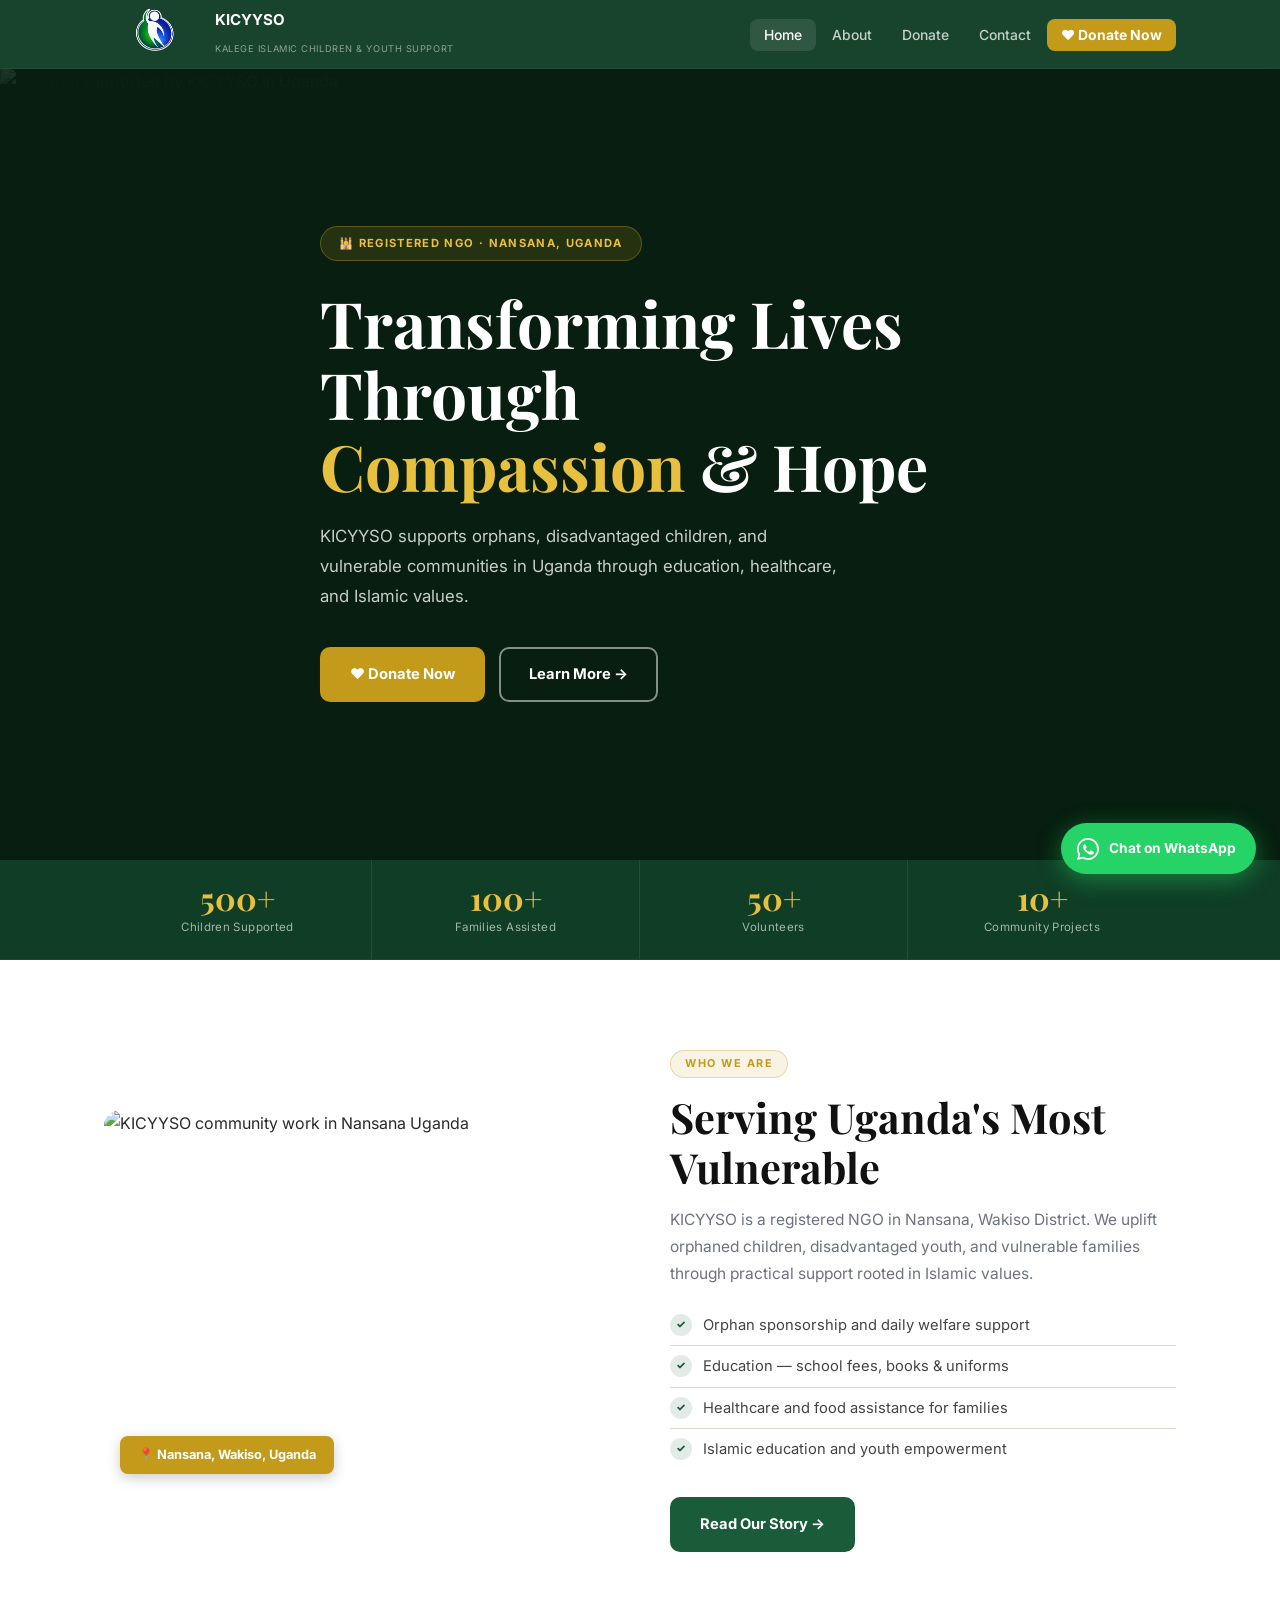
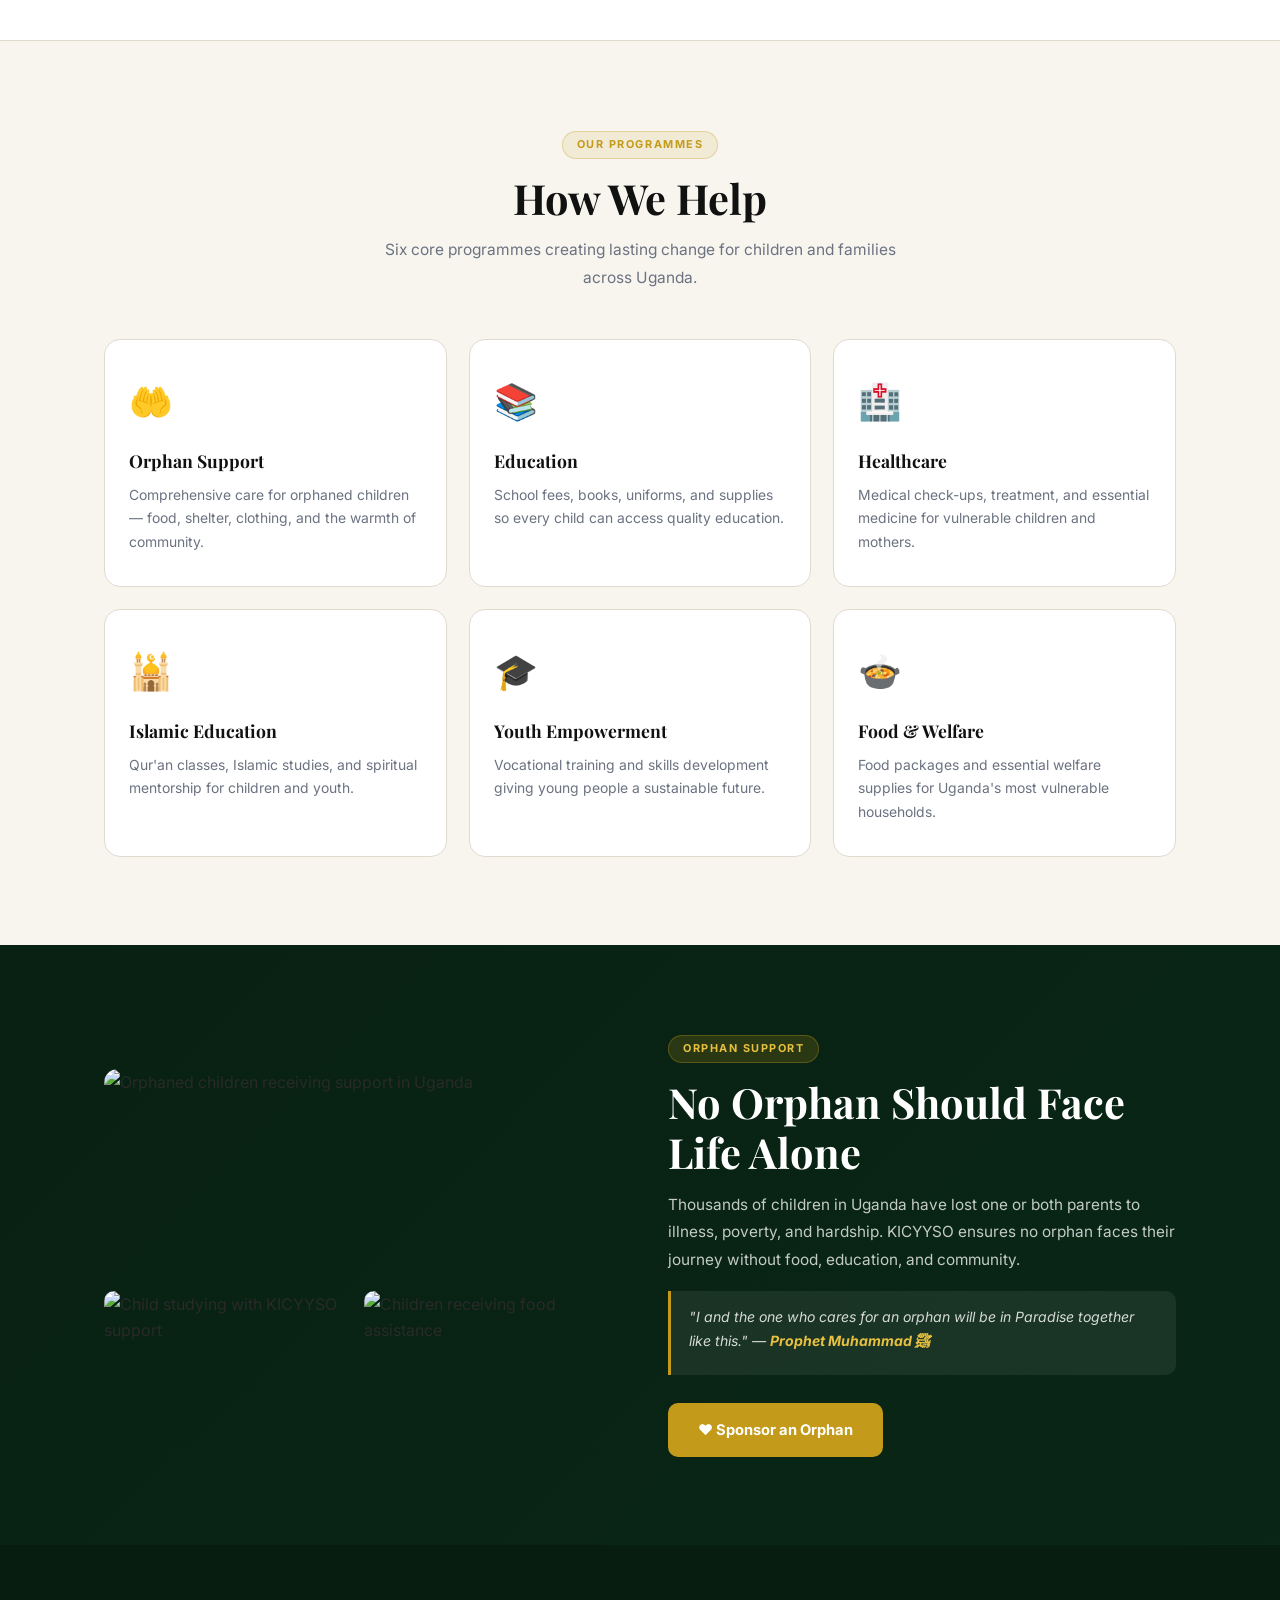
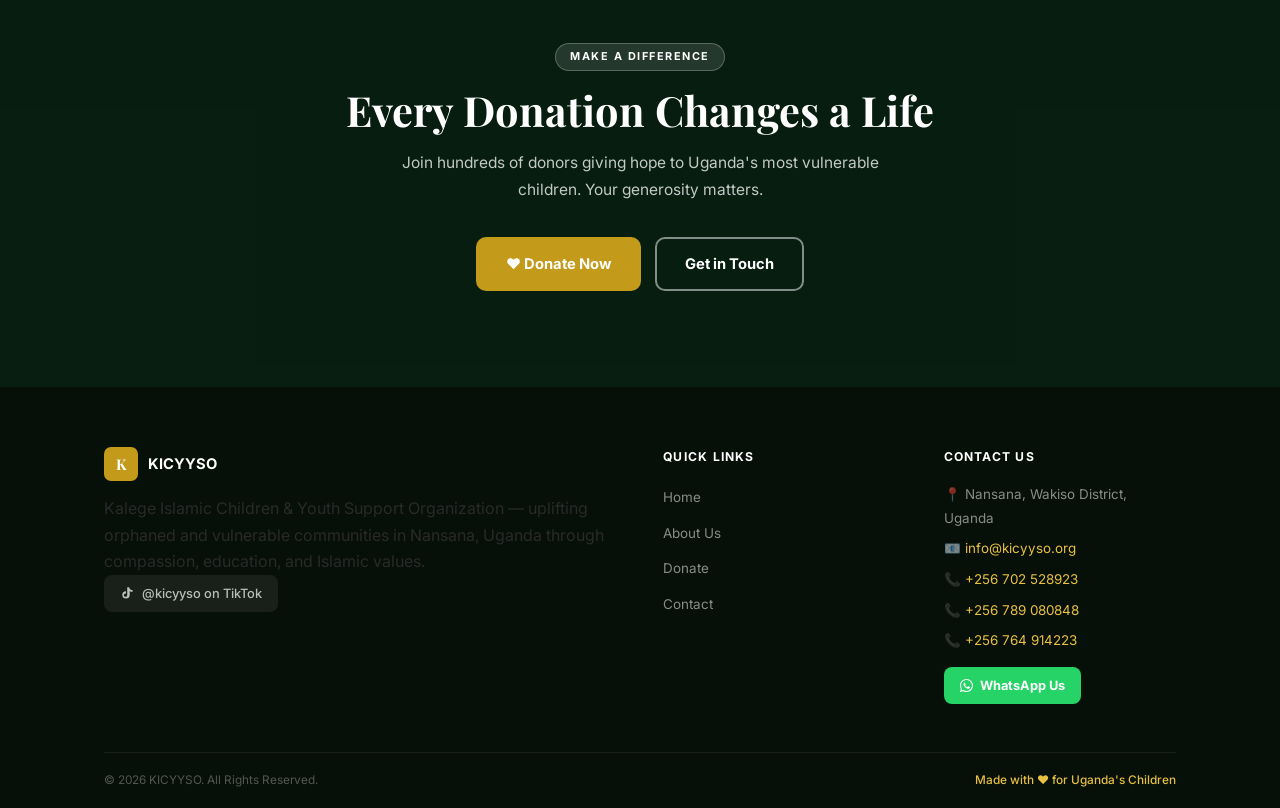
==== index.html @ 27c2e0ea "Add files via upload" ====
<!DOCTYPE html>
<html lang="en">
<head>
<meta charset="UTF-8"/>
<meta name="viewport" content="width=device-width,initial-scale=1.0"/>
<title>KICYYSO – Kalege Islamic Children &amp; Youth Support Organization</title>
<meta name="description" content="KICYYSO supports orphans and vulnerable children in  Uganda through education, healthcare and Islamic values. Donate today."/>
<meta property="og:title" content="KICYYSO – Transforming Lives in Uganda"/>
<meta property="og:description" content="Supporting orphans and vulnerable children in  Uganda."/>
<meta property="og:type" content="website"/>
<meta name="theme-color" content="#1a5c3a"/>
<!--
  FAVICON: Replace FAVICON_URL_HERE with your logo/favicon image URL.
  For GitHub Pages, you can also place a favicon.ico in the root folder.
-->
<link rel="icon" type="image/png" href="FAVICON_URL_HERE"/>
<link rel="apple-touch-icon" href="logo.png"/>
<link rel="preconnect" href="https://fonts.googleapis.com"/>
<link rel="preconnect" href="https://fonts.gstatic.com" crossorigin/>
<link href="https://fonts.googleapis.com/css2?family=Playfair+Display:ital,wght@0,600;0,700;1,600&family=Inter:wght@400;500;600;700&display=swap" rel="stylesheet"/>
<style>
/* ============================================================
   RESET
============================================================ */
*,*::before,*::after{box-sizing:border-box;margin:0;padding:0}
html{scroll-behavior:smooth;-webkit-text-size-adjust:100%}
body{font-family:'Inter',sans-serif;color:#2a2a2a;background:#fff;line-height:1.65;overflow-x:hidden}
img{display:block;width:100%;height:100%;object-fit:cover}
a{text-decoration:none;color:inherit}
button{font-family:inherit;cursor:pointer;border:none;background:none}

/* ============================================================
   TOKENS
============================================================ */
:root{
  --g1:#0f3d25;
  --g2:#1a5c3a;
  --g3:#237a4e;
  --gold:#c49a1a;
  --gold2:#e8c040;
  --cream:#f8f5ef;
  --border:#e0d9ce;
  --muted:#6b7280;
  --r:12px;
  --sh:0 4px 24px rgba(0,0,0,.10);
  --shd:0 12px 48px rgba(0,0,0,.18);
}

/* ============================================================
   UTILITIES
============================================================ */
.wrap{max-width:1120px;margin:0 auto;padding:0 24px}
.sec{padding:88px 0}
.sec-sm{padding:56px 0}
.serif{font-family:'Playfair Display',serif}
.tag{
  display:inline-block;
  font-size:.68rem;font-weight:700;letter-spacing:.14em;text-transform:uppercase;
  color:var(--gold);background:rgba(196,154,26,.12);border:1px solid rgba(196,154,26,.3);
  padding:4px 14px;border-radius:40px;margin-bottom:14px;
}
.tag-light{color:#fff;background:rgba(255,255,255,.12);border-color:rgba(255,255,255,.25)}
h2.title{font-family:'Playfair Display',serif;font-size:clamp(1.8rem,3.8vw,2.6rem);color:#111;line-height:1.2;margin-bottom:14px}
h2.title-w{color:#fff}
p.sub{font-size:.97rem;color:var(--muted);max-width:540px;line-height:1.75}
p.sub-w{color:rgba(255,255,255,.76)}
.tc{text-align:center}.tc .sub{margin:0 auto}

/* ============================================================
   BUTTONS
============================================================ */
.btn{
  display:inline-flex;align-items:center;gap:8px;
  padding:13px 28px;border-radius:10px;
  font-size:.92rem;font-weight:700;
  border:2px solid transparent;
  transition:transform .2s,box-shadow .2s,background .2s,border-color .2s;
  cursor:pointer;white-space:nowrap;
}
.btn:hover{transform:translateY(-2px)}
.btn-gold{background:var(--gold);color:#fff;border-color:var(--gold)}
.btn-gold:hover{background:#a8800f;border-color:#a8800f;box-shadow:0 8px 24px rgba(196,154,26,.4)}
.btn-green{background:var(--g2);color:#fff;border-color:var(--g2)}
.btn-green:hover{background:var(--g3);border-color:var(--g3);box-shadow:0 8px 24px rgba(26,92,58,.4)}
.btn-ghost{background:transparent;color:#fff;border-color:rgba(255,255,255,.5)}
.btn-ghost:hover{background:rgba(255,255,255,.12);border-color:#fff}
.btn-outline{background:transparent;color:var(--g2);border-color:var(--g2)}
.btn-outline:hover{background:var(--g2);color:#fff}

/* ============================================================
   NAVBAR
============================================================ */
#nav{
  position:fixed;top:0;left:0;right:0;z-index:999;
  background:rgba(15,61,37,.96);
  backdrop-filter:blur(14px);-webkit-backdrop-filter:blur(14px);
  border-bottom:1px solid rgba(255,255,255,.07);
  transition:box-shadow .3s;
}
#nav.scrolled{box-shadow:0 4px 28px rgba(0,0,0,.3)}
.nav-inner{display:flex;align-items:center;justify-content:space-between;height:68px;gap:16px}
.logo{display:flex;align-items:center;gap:11px;cursor:pointer}
.logo-gem{
  width:100px;
  height:100px;
  flex-shrink:0;
}

.logo-gem img{
  width:100%;
  height:100%;
  object-fit:contain;
  display:block;
}
.logo-mono{display:none;width:100%;height:100%;align-items:center;justify-content:center;font-family:'Playfair Display',serif;font-size:1.4rem;font-weight:700;color:#fff}
.logo-text strong{display:block;color:#fff;font-size:.94rem;font-weight:700}
.logo-text small{color:rgba(255,255,255,.5);font-size:.58rem;letter-spacing:.06em;text-transform:uppercase}
.nav-links{display:flex;align-items:center;gap:2px;list-style:none}
.nav-links a{
  color:rgba(255,255,255,.75);font-size:.87rem;font-weight:500;
  padding:8px 14px;border-radius:8px;cursor:pointer;
  transition:color .18s,background .18s;
}
.nav-links a:hover,.nav-links a.on{color:#fff;background:rgba(255,255,255,.1)}
.nav-links .cta{background:var(--gold)!important;color:#fff!important;font-weight:700!important}
.nav-links .cta:hover{background:#a8800f!important}
.burger{display:none;flex-direction:column;gap:5px;padding:6px;cursor:pointer}
.burger span{display:block;width:22px;height:2px;background:#fff;border-radius:2px;transition:all .28s}
.burger.open span:nth-child(1){transform:translateY(7px) rotate(45deg)}
.burger.open span:nth-child(2){opacity:0;transform:scaleX(0)}
.burger.open span:nth-child(3){transform:translateY(-7px) rotate(-45deg)}
.mob{
  display:none;position:absolute;top:68px;left:0;right:0;
  background:var(--g1);border-top:1px solid rgba(255,255,255,.07);
  padding:12px 20px 20px;
}
.mob.open{display:block;animation:slideDown .22s ease}
@keyframes slideDown{from{opacity:0;transform:translateY(-8px)}to{opacity:1;transform:translateY(0)}}
.mob a{
  display:block;color:rgba(255,255,255,.8);padding:13px 14px;
  font-size:.95rem;font-weight:500;border-radius:9px;cursor:pointer;
  transition:background .18s;
}
.mob a:hover{background:rgba(255,255,255,.1)}
.mob .mcta{background:var(--gold);color:#fff!important;font-weight:700;text-align:center;margin-top:8px}

/* ============================================================
   PAGES
============================================================ */
.page{display:none;padding-top:68px}
.page.active{display:block}

/* ============================================================
   FADE-IN ANIMATION ENGINE
============================================================ */
.fade{opacity:0;transform:translateY(28px);transition:opacity .65s ease,transform .65s ease}
.fade.up{opacity:1;transform:translateY(0)}
.fade-l{opacity:0;transform:translateX(-32px);transition:opacity .65s ease,transform .65s ease}
.fade-l.up{opacity:1;transform:translateX(0)}
.fade-r{opacity:0;transform:translateX(32px);transition:opacity .65s ease,transform .65s ease}
.fade-r.up{opacity:1;transform:translateX(0)}
/* staggered children */
.stagger>.fade:nth-child(1){transition-delay:.05s}
.stagger>.fade:nth-child(2){transition-delay:.15s}
.stagger>.fade:nth-child(3){transition-delay:.25s}
.stagger>.fade:nth-child(4){transition-delay:.35s}
.stagger>.fade:nth-child(5){transition-delay:.45s}
.stagger>.fade:nth-child(6){transition-delay:.55s}

/* ============================================================
   HERO
============================================================ */
.hero{
  position:relative;min-height:88vh;
  display:flex;align-items:center;
  overflow:hidden;background:#071e10;
}
.hero-img{
  position:absolute;inset:0;
}
.hero-img img{position:absolute;inset:0;width:100%;height:100%;object-fit:cover;object-position:center 30%}
.hero-overlay{
  position:absolute;inset:0;
  background:linear-gradient(105deg,rgba(7,30,16,.9) 0%,rgba(7,30,16,.6) 55%,rgba(7,30,16,.2) 100%);
}
.hero-content{position:relative;z-index:2;max-width:640px;padding:80px 0 80px}
.hero-badge{
  display:inline-flex;align-items:center;gap:8px;
  background:rgba(196,154,26,.16);border:1px solid rgba(196,154,26,.36);
  color:var(--gold2);padding:7px 18px;border-radius:40px;
  font-size:.7rem;font-weight:700;letter-spacing:.12em;text-transform:uppercase;
  margin-bottom:26px;
  animation:heroFade .8s .1s both;
}
.hero h1{
  font-family:'Playfair Display',serif;
  font-size:clamp(2.4rem,6vw,4rem);
  color:#fff;line-height:1.12;margin-bottom:20px;
  animation:heroFade .8s .25s both;
}
.hero h1 em{color:var(--gold2);font-style:normal}
.hero-sub{
  font-size:1.05rem;color:rgba(255,255,255,.78);
  line-height:1.78;margin-bottom:36px;max-width:520px;
  animation:heroFade .8s .4s both;
}
.hero-btns{
  display:flex;gap:14px;flex-wrap:wrap;
  animation:heroFade .8s .55s both;
}
@keyframes heroFade{from{opacity:0;transform:translateY(20px)}to{opacity:1;transform:translateY(0)}}

/* stats strip — sits BELOW the hero, not inside it */
.hero-stats{
  background:var(--g1);
  border-bottom:1px solid rgba(255,255,255,.06);
  animation:heroFade .8s .75s both;
}
.hero-stats-inner{
  display:grid;grid-template-columns:repeat(4,1fr);
  max-width:1120px;margin:0 auto;padding:0 24px;
}
.hstat{
  padding:22px 16px;text-align:center;
  border-right:1px solid rgba(255,255,255,.09);
}
.hstat:last-child{border-right:none}
.hstat-n{
  font-family:'Playfair Display',serif;
  font-size:2rem;font-weight:700;color:var(--gold2);line-height:1;
}
.hstat-l{font-size:.72rem;color:rgba(255,255,255,.62);margin-top:4px;letter-spacing:.03em}

/* ============================================================
   SECTION: TWO-COL
============================================================ */
.two-col{display:grid;grid-template-columns:1fr 1fr;gap:60px;align-items:center}
.two-col.rev{direction:rtl}.two-col.rev>*{direction:ltr}
.img-box{border-radius:16px;overflow:hidden;position:relative}
.img-box img{
  width:100%;aspect-ratio:4/3;object-fit:cover;
  transition:transform .5s ease;
}
.img-box:hover img{transform:scale(1.04)}
.img-badge{
  position:absolute;bottom:16px;left:16px;
  background:var(--gold);color:#fff;
  padding:8px 18px;border-radius:8px;font-size:.8rem;font-weight:700;
  box-shadow:0 4px 14px rgba(0,0,0,.2);
}
.check-list{list-style:none;margin:18px 0 28px}
.check-list li{
  display:flex;align-items:flex-start;gap:11px;
  padding:8px 0;font-size:.92rem;color:#444;
  border-bottom:1px solid var(--border);
}
.check-list li:last-child{border-bottom:none}
.check-list li::before{
  content:'✓';width:22px;height:22px;flex-shrink:0;
  background:rgba(26,92,58,.12);color:var(--g2);
  border-radius:50%;display:flex;align-items:center;justify-content:center;
  font-size:.68rem;font-weight:800;margin-top:1px;
}

/* ============================================================
   SECTION: PROGRAMME CARDS
============================================================ */
.prog-grid{display:grid;grid-template-columns:repeat(3,1fr);gap:22px}
.prog-card{
  background:#fff;border:1.5px solid var(--border);
  border-radius:16px;padding:32px 24px;
  transition:transform .28s,box-shadow .28s,border-color .28s;
  position:relative;overflow:hidden;
}
.prog-card::after{
  content:'';position:absolute;top:0;left:0;right:0;height:3px;
  background:linear-gradient(90deg,var(--g2),var(--gold));
  transform:scaleX(0);transform-origin:left;
  transition:transform .3s ease;
}
.prog-card:hover{transform:translateY(-7px);box-shadow:var(--shd);border-color:rgba(196,154,26,.3)}
.prog-card:hover::after{transform:scaleX(1)}
.prog-icon{font-size:2.2rem;margin-bottom:16px}
.prog-card h3{font-family:'Playfair Display',serif;font-size:1.1rem;color:#111;margin-bottom:9px}
.prog-card p{font-size:.87rem;color:var(--muted);line-height:1.68}

/* ============================================================
   SECTION: ORPHAN (dark green with real bg)
============================================================ */
.orphan-sec{
  position:relative;overflow:hidden;
  /* ── REPLACE: swap for your own orphan section image ── */
  background-image:url('ORPHAN_BG_IMAGE_URL_HERE');
  background-size:cover;background-position:center;
  background-color:var(--g1);
}
.orphan-sec::before{
  content:'';position:absolute;inset:0;
  background:linear-gradient(135deg,rgba(7,30,16,.92) 0%,rgba(7,30,16,.72) 100%);
  z-index:0;
}
.orphan-inner{position:relative;z-index:1;display:grid;grid-template-columns:1fr 1fr;gap:56px;align-items:center}
.orphan-imgs{display:grid;grid-template-columns:1fr 1fr;gap:12px}
.oi-main{grid-column:1/-1;border-radius:14px;overflow:hidden;height:210px}
.oi-main img{width:100%;height:100%;object-fit:cover}
.oi-sm{border-radius:10px;overflow:hidden;height:130px}
.oi-sm img{width:100%;height:100%;object-fit:cover}
/* ── REPLACE: swap these three src values ── */
/* main: ORPHAN_MAIN_IMAGE_URL_HERE  */
/* left small: ORPHAN_SM1_IMAGE_URL_HERE  */
/* right small: ORPHAN_SM2_IMAGE_URL_HERE  */
.orphan-text .tag{background:rgba(196,154,26,.18);border-color:rgba(196,154,26,.32);color:var(--gold2)}
.orphan-text h2{color:#fff;margin-bottom:14px}
.orphan-text p{color:rgba(255,255,255,.76);font-size:.96rem;line-height:1.78;margin-bottom:8px}
.hadith{
  background:rgba(255,255,255,.07);border-left:3px solid var(--gold);
  border-radius:0 10px 10px 0;padding:14px 18px;margin:18px 0 28px;
}
.hadith p{font-size:.88rem;color:rgba(255,255,255,.82);font-style:italic;line-height:1.7}

/* ============================================================
   SECTION: CTA BANNER
============================================================ */
.cta-sec{
  position:relative;overflow:hidden;text-align:center;
  /* ── REPLACE: swap for your own CTA banner image ── */
  background-image:url('CTA_BG_IMAGE_URL_HERE');
  background-size:cover;background-position:center;
  background-color:#071e10;
  padding:96px 0;
}
.cta-sec::before{
  content:'';position:absolute;inset:0;
  background:rgba(7,30,16,.82);z-index:0;
}
.cta-inner{position:relative;z-index:1}
.cta-sec h2{color:#fff;margin-bottom:14px}
.cta-sec p.sub{color:rgba(255,255,255,.76);margin:0 auto 34px}
.cta-btns{display:flex;gap:14px;justify-content:center;flex-wrap:wrap}

/* ============================================================
   PAGE HERO (About / Donate / Contact)
============================================================ */
.pg-hero{
  position:relative;min-height:380px;display:flex;align-items:flex-end;
  overflow:hidden;background:#071e10;
}
.pg-hero-img{
  position:absolute;inset:0;
}
.pg-hero-img img{width:100%;height:100%;object-fit:cover;object-position:center 35%}
.pg-hero-img::after{
  content:'';position:absolute;inset:0;
  background:linear-gradient(to top,rgba(7,30,16,.96) 5%,rgba(7,30,16,.5) 60%,rgba(7,30,16,.15) 100%);
}
.pg-hero-content{position:relative;z-index:1;padding:52px 0 56px}
.pg-hero-content h1{font-family:'Playfair Display',serif;font-size:clamp(2rem,5vw,3.2rem);color:#fff;margin-bottom:12px}
.pg-hero-content p{color:rgba(255,255,255,.7);font-size:.97rem;max-width:560px}

/* ============================================================
   MISSION / VISION CARDS
============================================================ */
.mv-grid{display:grid;grid-template-columns:1fr 1fr;gap:22px;margin-bottom:64px}
.mv-card{
  background:#fff;border:1.5px solid var(--border);border-radius:14px;
  padding:34px 30px;border-top:4px solid var(--g2);
  transition:box-shadow .25s,transform .25s;
}
.mv-card:hover{box-shadow:var(--sh);transform:translateY(-3px)}
.mv-card.gold{border-top-color:var(--gold)}
.mv-card h3{font-family:'Playfair Display',serif;font-size:1.12rem;color:var(--g2);margin-bottom:12px}
.mv-card.gold h3{color:var(--gold)}
.mv-card p{font-size:.92rem;color:var(--muted);line-height:1.78}

/* ============================================================
   VALUES GRID
============================================================ */
.vals-grid{display:grid;grid-template-columns:repeat(3,1fr);gap:18px}
.val-card{
  background:#fff;border:1.5px solid var(--border);border-radius:14px;
  padding:26px 20px;text-align:center;
  transition:all .25s;
}
.val-card:hover{border-color:var(--gold);box-shadow:var(--sh);transform:translateY(-4px)}
.val-icon{font-size:2rem;margin-bottom:12px}
.val-card h4{font-family:'Playfair Display',serif;font-size:.95rem;color:#111;margin-bottom:6px}
.val-card p{font-size:.8rem;color:var(--muted);line-height:1.6}

/* ============================================================
   IMPACT STRIP
============================================================ */
.impact-strip{
  background:linear-gradient(135deg,var(--g1),var(--g2));
  border-radius:18px;padding:48px 40px;
  display:grid;grid-template-columns:repeat(4,1fr);gap:20px;text-align:center;
}
.istat-n{font-family:'Playfair Display',serif;font-size:2.4rem;font-weight:700;color:var(--gold2)}
.istat-l{font-size:.8rem;color:rgba(255,255,255,.66);margin-top:5px}

/* ============================================================
   DONATE – PAYMENT CARDS
============================================================ */
.pay-grid{display:grid;grid-template-columns:repeat(3,1fr);gap:24px}
.pay-card{
  background:#fff;border:2px solid var(--border);border-radius:16px;
  padding:30px 24px;text-align:center;
  transition:all .28s;
}
.pay-card:hover{border-color:var(--gold);box-shadow:var(--shd);transform:translateY(-5px)}
.pay-logo{
  width:64px;height:64px;border-radius:50%;margin:0 auto 16px;
  display:flex;align-items:center;justify-content:center;
  font-size:1.6rem;font-weight:900;color:#fff;
}
.mtn{background:linear-gradient(135deg,#ffcb00,#f59e0b);color:#333!important}
.airtel{background:linear-gradient(135deg,#e31837,#9b0000)}
.bankl{background:linear-gradient(135deg,var(--g2),var(--g3))}
.pay-card h3{font-size:1rem;font-weight:700;margin-bottom:4px}
.pay-type{font-size:.7rem;color:var(--muted);text-transform:uppercase;letter-spacing:.07em;margin-bottom:20px}
.pay-row{
  background:var(--cream);border-radius:8px;padding:10px 14px;
  margin-bottom:8px;display:flex;justify-content:space-between;align-items:center;text-align:left;
}
.prl{font-size:.68rem;color:var(--muted);text-transform:uppercase;letter-spacing:.05em;display:block;margin-bottom:2px}
.prv{font-size:.9rem;font-weight:600;color:#111}
.cbtn{
  background:var(--gold);color:#fff;border:none;
  border-radius:6px;padding:5px 11px;font-size:.7rem;font-weight:700;
  cursor:pointer;transition:background .18s;flex-shrink:0;
}
.cbtn:hover{background:#a8800f}.cbtn.ok{background:var(--g2)}

/* confirm box */
.confirm-box{
  background:var(--cream);border-radius:18px;
  padding:48px 32px;text-align:center;margin-top:52px;
  border:1.5px solid var(--border);
}
.confirm-box h3{font-family:'Playfair Display',serif;font-size:1.4rem;color:#111;margin-bottom:10px}
.confirm-box p{font-size:.92rem;color:var(--muted);max-width:440px;margin:0 auto 26px}
.wa-cta{
  display:inline-flex;align-items:center;gap:11px;
  background:#25d366;color:#fff;padding:15px 32px;
  border-radius:12px;font-weight:700;font-size:.96rem;
  transition:all .22s;box-shadow:0 6px 20px rgba(37,211,102,.3);
}
.wa-cta:hover{background:#1ebe5d;transform:translateY(-2px);box-shadow:0 10px 28px rgba(37,211,102,.4)}
.wa-cta svg{width:22px;height:22px;fill:#fff;flex-shrink:0}

/* transparency */
.funds-grid{display:grid;grid-template-columns:1fr 1fr;gap:48px;align-items:start}
.use-list{list-style:none}
.use-item{
  display:flex;align-items:center;gap:16px;
  padding:14px 0;border-bottom:1px solid var(--border);
}
.use-item:last-child{border-bottom:none}
.use-amt{
  background:var(--gold);color:#fff;font-weight:700;
  font-size:.82rem;padding:6px 12px;border-radius:7px;
  min-width:56px;text-align:center;flex-shrink:0;
}
.use-item p{font-size:.9rem;color:#444}

.tr-grid{display:grid;grid-template-columns:1fr 1fr;gap:14px}
.tr-item{
  display:flex;align-items:flex-start;gap:12px;
  background:#fff;border:1.5px solid var(--border);
  border-radius:12px;padding:18px;
  transition:border-color .2s;
}
.tr-item:hover{border-color:var(--g3)}
.tr-tick{
  width:28px;height:28px;flex-shrink:0;
  background:rgba(26,92,58,.1);color:var(--g2);
  border-radius:50%;display:flex;align-items:center;justify-content:center;
  font-size:.72rem;font-weight:800;
}
.tr-item h4{font-size:.87rem;font-weight:700;color:#111;margin-bottom:3px}
.tr-item p{font-size:.79rem;color:var(--muted);line-height:1.55}

.pbar-track{background:var(--cream);border-radius:40px;height:13px;overflow:hidden;margin:8px 0}
.pbar-fill{height:100%;width:0;background:linear-gradient(90deg,var(--g2),var(--gold));border-radius:40px;transition:width 1.5s ease}

/* ============================================================
   CONTACT
============================================================ */
.contact-grid{display:grid;grid-template-columns:1fr 1.65fr;gap:44px;align-items:start}
.info-card{
  background:#fff;border:1.5px solid var(--border);
  border-radius:14px;padding:32px 26px;
}
.info-card h3{font-family:'Playfair Display',serif;font-size:1.1rem;color:var(--g2);margin-bottom:20px;padding-bottom:14px;border-bottom:2px solid var(--cream)}
.info-row{display:flex;gap:14px;padding:14px 0;border-bottom:1px solid var(--cream)}
.info-row:last-of-type{border-bottom:none}
.info-icon{width:38px;height:38px;flex-shrink:0;background:var(--cream);border-radius:9px;display:flex;align-items:center;justify-content:center;font-size:1rem}
.info-lbl{font-size:.68rem;color:var(--muted);text-transform:uppercase;letter-spacing:.06em;margin-bottom:2px}
.info-val{font-size:.9rem;font-weight:500;color:#111}
.info-val a{color:var(--g2)}
.map-box{border-radius:12px;overflow:hidden;height:220px;border:1.5px solid var(--border);margin-top:18px}
.map-box iframe{display:block;width:100%;height:100%;border:0}

.form-card{background:#fff;border:1.5px solid var(--border);border-radius:14px;padding:38px 32px}
.form-card h3{font-family:'Playfair Display',serif;font-size:1.2rem;color:#111;margin-bottom:26px}
.f2{display:grid;grid-template-columns:1fr 1fr;gap:14px}
.fg{margin-bottom:16px}
.fg label{display:block;font-size:.8rem;font-weight:700;color:#444;margin-bottom:6px}
.fg input,.fg select,.fg textarea{
  width:100%;background:var(--cream);
  border:2px solid transparent;border-radius:9px;
  padding:12px 15px;font-size:.91rem;font-family:'Inter',sans-serif;color:#111;
  outline:none;transition:border-color .2s,background .2s;
}
.fg input:focus,.fg select:focus,.fg textarea:focus{border-color:var(--g2);background:#fff}
.fg textarea{resize:vertical;min-height:110px}
.btn-submit{width:100%;justify-content:center;padding:14px;font-size:.97rem}

.vol-banner{
  background:linear-gradient(135deg,var(--g1),var(--g2));
  border-radius:18px;padding:48px 36px;text-align:center;margin-top:44px;
}
.vol-banner h3{font-family:'Playfair Display',serif;font-size:1.7rem;color:#fff;margin-bottom:10px}
.vol-banner p{color:rgba(255,255,255,.76);font-size:.94rem;margin-bottom:24px;max-width:440px;margin-left:auto;margin-right:auto}

/* ============================================================
   FOOTER
============================================================ */
footer{background:#060f08;padding:60px 0 0}
.footer-grid{
  display:grid;grid-template-columns:2.2fr 1fr 1fr;gap:48px;
  padding-bottom:48px;border-bottom:1px solid rgba(255,255,255,.07);
}
.f-logo{display:flex;align-items:center;gap:10px;margin-bottom:14px}
.f-gem{width:34px;height:34px;background:var(--gold);border-radius:7px;overflow:hidden;display:flex;align-items:center;justify-content:center;font-family:'Playfair Display',serif;font-size:1rem;font-weight:700;color:#fff}
.f-gem img{width:100%;height:100%;object-fit:contain;display:block}
.f-gem img[src="logo.png"]{display:none}
.f-gem img[src="logo.png"] + .f-mono{display:flex}
.f-mono{display:none;width:100%;height:100%;align-items:center;justify-content:center;font-family:'Playfair Display',serif;font-size:1.1rem;font-weight:700;color:#fff}
.f-logo span{color:#fff;font-weight:700;font-size:.92rem}
.f-brand p{font-size:.84rem;color:rgba(255,255,255,.52);line-height:1.75;max-width:280px;margin-bottom:18px}
.tiktok-link{
  display:inline-flex;align-items:center;gap:8px;
  background:rgba(255,255,255,.07);color:rgba(255,255,255,.7);
  padding:8px 16px;border-radius:8px;font-size:.8rem;font-weight:500;
  transition:background .2s;
}
.tiktok-link:hover{background:rgba(255,255,255,.13);color:#fff}
.f-col h4{color:#fff;font-size:.76rem;font-weight:700;text-transform:uppercase;letter-spacing:.1em;margin-bottom:16px}
.f-col ul{list-style:none}
.f-col ul li{margin-bottom:9px}
.f-col ul li a{color:rgba(255,255,255,.52);font-size:.84rem;cursor:pointer;transition:color .18s}
.f-col ul li a:hover{color:var(--gold2)}
.f-col p{font-size:.84rem;color:rgba(255,255,255,.52);line-height:1.75;margin-bottom:7px}
.f-col a.flink{color:var(--gold2)}
.footer-bar{
  padding:18px 0;display:flex;justify-content:space-between;
  align-items:center;font-size:.74rem;color:rgba(255,255,255,.3);flex-wrap:wrap;gap:6px;
}
.footer-bar b{color:var(--gold2);font-weight:500}

/* ============================================================
   FLOATING WHATSAPP
============================================================ */
#wa-fab{position:fixed;bottom:26px;right:24px;z-index:900}
.wa-pill{
  display:flex;align-items:center;gap:10px;
  background:#25d366;color:#fff;
  padding:14px 20px 14px 16px;border-radius:50px;
  font-size:.86rem;font-weight:700;
  box-shadow:0 6px 24px rgba(37,211,102,.45);
  transition:all .25s;
  animation:waPulse 3s infinite;
  text-decoration:none;
}
.wa-pill:hover{background:#1ebe5d;transform:translateY(-2px);box-shadow:0 10px 32px rgba(37,211,102,.55)}
.wa-pill svg{width:22px;height:22px;fill:#fff;flex-shrink:0}
@keyframes waPulse{
  0%,100%{box-shadow:0 6px 24px rgba(37,211,102,.45)}
  50%{box-shadow:0 6px 36px rgba(37,211,102,.7)}
}

/* ============================================================
   DIVIDER
============================================================ */
hr.div{border:none;border-top:1px solid var(--border);margin:0}

/* ============================================================
   RESPONSIVE
============================================================ */
@media(max-width:900px){
  .two-col,.orphan-inner,.contact-grid,.funds-grid{grid-template-columns:1fr}
  .two-col.rev{direction:ltr}
  .prog-grid{grid-template-columns:1fr 1fr}
  .vals-grid{grid-template-columns:1fr 1fr}
  .impact-strip{grid-template-columns:1fr 1fr}
  .mv-grid{grid-template-columns:1fr}
  .pay-grid{grid-template-columns:1fr;max-width:420px;margin:0 auto}
  .tr-grid{grid-template-columns:1fr}
  .footer-grid{grid-template-columns:1fr 1fr}
  .hero-stats-inner{grid-template-columns:1fr 1fr}
  .hstat{border-right:none!important;border-bottom:1px solid rgba(255,255,255,.09)!important}
  .hstat:nth-child(odd){border-right:1px solid rgba(255,255,255,.09)!important}
  .hstat:nth-last-child(-n+2){border-bottom:none!important}
  .orphan-imgs{grid-template-columns:1fr}
  .oi-main{grid-column:auto}
}
@media(max-width:600px){
  .nav-links{display:none}
  .burger{display:flex}
  .sec{padding:60px 0}
  .prog-grid,.vals-grid{grid-template-columns:1fr}
  .impact-strip{grid-template-columns:1fr 1fr;padding:32px 20px}
  .footer-grid{grid-template-columns:1fr}
  .footer-bar{flex-direction:column;text-align:center}
  .hero h1{font-size:2.2rem}
  .hero-btns{flex-direction:column}
  .hero-btns .btn{justify-content:center}
  .cta-btns{flex-direction:column;align-items:center}
  .pg-hero{min-height:300px}
  .pg-hero-content h1{font-size:2rem}
  .f2{grid-template-columns:1fr}
  .wa-pill span{display:none}
  .wa-pill{padding:14px}
  .wa-pill svg{width:26px;height:26px}
}
</style>
</head>
<body>

<!-- ██████████████ NAVBAR ██████████████ -->
<nav id="nav">
  <div class="wrap">
    <div class="nav-inner">
      <div class="logo" onclick="go('home')">
        <div class="logo-gem">
          <!--
            REPLACE src with your logo image URL, e.g.:
            src="logo.png"
            or if hosting on GitHub: src="logo.png"
          -->
          <img id="nav-logo-img" src="logo.png" alt="KICYYSO"/>
          <span class="logo-mono">K</span>
        </div>
        <div class="logo-text">
          <strong>KICYYSO</strong>
          <small>Kalege Islamic Children &amp; Youth Support</small>
        </div>
      </div>
      <ul class="nav-links">
        <li><a id="nl-home" class="on" onclick="go('home')">Home</a></li>
        <li><a id="nl-about" onclick="go('about')">About</a></li>
        <li><a id="nl-donate" onclick="go('donate')">Donate</a></li>
        <li><a id="nl-contact" onclick="go('contact')">Contact</a></li>
        <li><a class="cta" onclick="go('donate')">❤️ Donate Now</a></li>
      </ul>
      <button class="burger" id="burger" onclick="toggleMob()" aria-label="Open menu">
        <span></span><span></span><span></span>
      </button>
    </div>
  </div>
  <div class="mob" id="mob">
    <a onclick="go('home');closeMob()">Home</a>
    <a onclick="go('about');closeMob()">About Us</a>
    <a onclick="go('donate');closeMob()">Donate</a>
    <a onclick="go('contact');closeMob()">Contact</a>
    <a class="mcta" onclick="go('donate');closeMob()">❤️ Donate Now</a>
  </div>
</nav>


<!-- ████████████████████████████████████████
     HOME PAGE
████████████████████████████████████████ -->
<div id="page-home" class="page active">

  <!-- HERO -->
  <section class="hero">
    <div class="hero-img">
      <!--
        REPLACE: Put your hero image URL inside src below.
        Recommended: photo of smiling children in Uganda, 1600px wide
        Example: src="https://your-image-host.com/hero.jpg"
      -->
      <img
        src="https://tonyalatorre.wordpress.com/files/2009/11/dsc_8346.jpg"
        alt="Children supported by KICYYSO in Uganda"
        loading="eager" fetchpriority="high"
      />
    </div>
    <div class="hero-overlay"></div>
    <div class="wrap">
      <div class="hero-content">
        <div class="hero-badge">🕌 Registered NGO · Nansana, Uganda</div>
        <h1>Transforming Lives Through<br><em>Compassion</em> &amp; Hope</h1>
        <p class="hero-sub">KICYYSO supports orphans, disadvantaged children, and vulnerable communities in Uganda through education, healthcare, and Islamic values.</p>
        <div class="hero-btns">
          <a class="btn btn-gold" onclick="go('donate')" style="cursor:pointer">❤️ Donate Now</a>
          <a class="btn btn-ghost" onclick="go('about')" style="cursor:pointer">Learn More →</a>
        </div>
      </div>
    </div>
  </section>

  <!-- STATS BAR — below hero, fully visible -->
  <div class="hero-stats">
    <div class="hero-stats-inner">
      <div class="hstat"><div class="hstat-n">500+</div><div class="hstat-l">Children Supported</div></div>
      <div class="hstat"><div class="hstat-n">100+</div><div class="hstat-l">Families Assisted</div></div>
      <div class="hstat"><div class="hstat-n">50+</div><div class="hstat-l">Volunteers</div></div>
      <div class="hstat"><div class="hstat-n">10+</div><div class="hstat-l">Community Projects</div></div>
    </div>
  </div>

  <!-- ABOUT PREVIEW -->
  <section class="sec">
    <div class="wrap">
      <div class="two-col">
        <div class="img-box fade-l">
          <!--
            REPLACE: Community / children photo
            Recommended: volunteers with children, warm tone
          -->
          <img
            src="https://encrypted-tbn0.gstatic.com/images?q=tbn:ANd9GcSi5MdKhjGXAlWkZ6_FENd9i5cLU8yHFXAYqMHsHrtKqI1n2mgF_MnPtwNB&s=10"
            alt="KICYYSO community work in Nansana Uganda"
            loading="lazy"
          />
          <div class="img-badge">📍 Nansana, Wakiso, Uganda</div>
        </div>
        <div class="fade-r">
          <span class="tag">Who We Are</span>
          <h2 class="title">Serving Uganda's Most Vulnerable</h2>
          <p class="sub">KICYYSO is a registered NGO in Nansana, Wakiso District. We uplift orphaned children, disadvantaged youth, and vulnerable families through practical support rooted in Islamic values.</p>
          <ul class="check-list">
            <li>Orphan sponsorship and daily welfare support</li>
            <li>Education — school fees, books &amp; uniforms</li>
            <li>Healthcare and food assistance for families</li>
            <li>Islamic education and youth empowerment</li>
          </ul>
          <a class="btn btn-green" onclick="go('about')" style="cursor:pointer">Read Our Story →</a>
        </div>
      </div>
    </div>
  </section>

  <hr class="div"/>

  <!-- PROGRAMMES -->
  <section class="sec" style="background:var(--cream)">
    <div class="wrap">
      <div class="tc fade" style="margin-bottom:48px">
        <span class="tag">Our Programmes</span>
        <h2 class="title">How We Help</h2>
        <p class="sub">Six core programmes creating lasting change for children and families across Uganda.</p>
      </div>
      <div class="prog-grid stagger">
        <div class="prog-card fade">
          <div class="prog-icon">🤲</div>
          <h3>Orphan Support</h3>
          <p>Comprehensive care for orphaned children — food, shelter, clothing, and the warmth of community.</p>
        </div>
        <div class="prog-card fade">
          <div class="prog-icon">📚</div>
          <h3>Education</h3>
          <p>School fees, books, uniforms, and supplies so every child can access quality education.</p>
        </div>
        <div class="prog-card fade">
          <div class="prog-icon">🏥</div>
          <h3>Healthcare</h3>
          <p>Medical check-ups, treatment, and essential medicine for vulnerable children and mothers.</p>
        </div>
        <div class="prog-card fade">
          <div class="prog-icon">🕌</div>
          <h3>Islamic Education</h3>
          <p>Qur'an classes, Islamic studies, and spiritual mentorship for children and youth.</p>
        </div>
        <div class="prog-card fade">
          <div class="prog-icon">🎓</div>
          <h3>Youth Empowerment</h3>
          <p>Vocational training and skills development giving young people a sustainable future.</p>
        </div>
        <div class="prog-card fade">
          <div class="prog-icon">🍲</div>
          <h3>Food &amp; Welfare</h3>
          <p>Food packages and essential welfare supplies for Uganda's most vulnerable households.</p>
        </div>
      </div>
    </div>
  </section>

  <!-- ORPHAN SECTION -->
  <section class="sec orphan-sec">
    <div class="wrap">
      <div class="orphan-inner">
        <div class="orphan-imgs fade-l">
          <!--
            REPLACE the three image src values below:
            1. ORPHAN_MAIN_IMAGE   – wide photo of orphaned/supported children
            2. ORPHAN_SMALL_LEFT   – close-up child studying / learning
            3. ORPHAN_SMALL_RIGHT  – children eating / food distribution
          -->
          <div class="oi-main">
            <img src="https://www.orphans-of-uganda.org/wp-content/uploads/2021/09/signal-2021-09-01-184613.jpg" alt="Orphaned children receiving support in Uganda" loading="lazy"/>
          </div>
          <div class="oi-sm">
            <img src="https://lifesong.org/site/wp-content/uploads/2017/08/Lq9-_UjQ.jpeg" alt="Child studying with KICYYSO support" loading="lazy"/>
          </div>
          <div class="oi-sm">
            <img src="https://support-uganda.org/wp-content/uploads/2020/02/DSC07779-scaled-960x750.jpg" alt="Children receiving food assistance" loading="lazy"/>
          </div>
        </div>
        <div class="orphan-text fade-r">
          <span class="tag">Orphan Support</span>
          <h2 class="title title-w">No Orphan Should Face Life Alone</h2>
          <p>Thousands of children in Uganda have lost one or both parents to illness, poverty, and hardship. KICYYSO ensures no orphan faces their journey without food, education, and community.</p>
          <div class="hadith">
            <p>"I and the one who cares for an orphan will be in Paradise together like this." — <strong style="color:var(--gold2)">Prophet Muhammad ﷺ</strong></p>
          </div>
          <a class="btn btn-gold" onclick="go('donate')" style="cursor:pointer">❤️ Sponsor an Orphan</a>
        </div>
      </div>
    </div>
  </section>

  <!-- CTA BANNER -->
  <section class="cta-sec">
    <!--
      REPLACE: Put a strong community/children photo behind this CTA
    -->
    <div class="cta-inner wrap">
      <span class="tag tag-light">Make a Difference</span>
      <h2 class="title title-w">Every Donation Changes a Life</h2>
      <p class="sub sub-w">Join hundreds of donors giving hope to Uganda's most vulnerable children. Your generosity matters.</p>
      <div class="cta-btns">
        <a class="btn btn-gold" onclick="go('donate')" style="cursor:pointer">❤️ Donate Now</a>
        <a class="btn btn-ghost" onclick="go('contact')" style="cursor:pointer">Get in Touch</a>
      </div>
    </div>
  </section>

</div><!-- /home -->


<!-- ████████████████████████████████████████
     ABOUT PAGE
████████████████████████████████████████ -->
<div id="page-about" class="page">

  <section class="pg-hero">
    <div class="pg-hero-img">
      <!--
        REPLACE: Inspiring wide shot — volunteers, children, community gathering
      -->
      <img src="https://encrypted-tbn0.gstatic.com/images?q=tbn:ANd9GcSi5MdKhjGXAlWkZ6_FENd9i5cLU8yHFXAYqMHsHrtKqI1n2mgF_MnPtwNB&s=10" alt="KICYYSO community Uganda" loading="lazy"/>
    </div>
    <div class="wrap">
      <div class="pg-hero-content">
        <span class="tag" style="background:rgba(196,154,26,.18);border-color:rgba(196,154,26,.32);color:var(--gold2)">About Us</span>
        <h1>About KICYYSO</h1>
        <p>Kalege Islamic Children &amp; Youth Support Organization — empowering orphans and vulnerable communities in  Uganda.</p>
      </div>
    </div>
  </section>

  <!-- STORY -->
  <section class="sec">
    <div class="wrap">
      <div class="two-col">
        <div class="img-box fade-l">
          <!--
            REPLACE: Photo of founders / team / early activities
          -->
          <img src="https://alwaasicharity.com/wp-content/uploads/photo-gallery/imported_from_media_libray/UCS_0145-comp.jpg?bwg=1766202499" alt="KICYYSO founders and volunteers Uganda" loading="lazy"/>
          <div class="img-badge">🤲 Serving Our Community</div>
        </div>
        <div class="fade-r">
          <span class="tag">Our Story</span>
          <h2 class="title">A Calling Born from Compassion</h2>
          <p class="sub" style="margin-bottom:16px">KICYYSO was founded in response to the growing number of orphaned and economically disadvantaged children in Uganda. A group of community members came together under Islamic principles of mercy and solidarity to ensure no child is left behind.</p>
          <p style="font-size:.92rem;color:var(--muted);line-height:1.78">From humble beginnings — distributing food and paying a handful of school fees — we have grown into a registered NGO touching hundreds of lives annually. By the grace of Allah, we are only getting started.</p>
        </div>
      </div>
    </div>
  </section>

  <hr class="div"/>

  <!-- MISSION / VISION / VALUES -->
  <section class="sec" style="background:var(--cream)">
    <div class="wrap">
      <div class="tc fade" style="margin-bottom:40px">
        <span class="tag">Our Purpose</span>
        <h2 class="title">Mission, Vision &amp; Values</h2>
      </div>
      <div class="mv-grid">
        <div class="mv-card fade">
          <h3>🎯 Our Mission</h3>
          <p>To uplift vulnerable children, youth, and communities through education, welfare support, Islamic values, and sustainable development — ensuring every child has a fair chance at a dignified life.</p>
        </div>
        <div class="mv-card gold fade">
          <h3>🌅 Our Vision</h3>
          <p>A Uganda where every child has access to opportunities, dignity, and hope — where no child goes to bed hungry, uneducated, or unloved.</p>
        </div>
      </div>
      <div class="tc fade" style="margin-bottom:28px">
        <span class="tag">Core Values</span>
        <h2 class="title">What Guides Us</h2>
      </div>
      <div class="vals-grid stagger">
        <div class="val-card fade"><div class="val-icon">💚</div><h4>Compassion</h4><p>Every person we serve deserves empathy, dignity, and kindness.</p></div>
        <div class="val-card fade"><div class="val-icon">⚖️</div><h4>Integrity</h4><p>Honest and principled in every decision, always.</p></div>
        <div class="val-card fade"><div class="val-icon">📊</div><h4>Accountability</h4><p>Every donation tracked. Donors always know where funds go.</p></div>
        <div class="val-card fade"><div class="val-icon">🤝</div><h4>Community</h4><p>Communities thrive when they stand together and uplift one another.</p></div>
        <div class="val-card fade"><div class="val-icon">🌟</div><h4>Excellence</h4><p>We continuously raise our standards to serve better every day.</p></div>
        <div class="val-card fade"><div class="val-icon">🕌</div><h4>Islamic Values</h4><p>The Qur'an and Sunnah guide every decision we make.</p></div>
      </div>
    </div>
  </section>

  <!-- IMPACT -->
  <section class="sec">
    <div class="wrap">
      <div class="tc fade" style="margin-bottom:36px">
        <span class="tag">Our Impact</span>
        <h2 class="title">Lives Transformed</h2>
      </div>
      <div class="impact-strip fade" style="margin-bottom:44px">
        <div><div class="istat-n">500+</div><div class="istat-l">Children Supported</div></div>
        <div><div class="istat-n">100+</div><div class="istat-l">Families Assisted</div></div>
        <div><div class="istat-n">50+</div><div class="istat-l">Volunteers</div></div>
        <div><div class="istat-n">10+</div><div class="istat-l">Projects Completed</div></div>
      </div>
      <div class="tc">
        <a class="btn btn-gold" onclick="go('donate')" style="cursor:pointer">❤️ Help Us Reach More Children</a>
      </div>
    </div>
  </section>

</div><!-- /about -->


<!-- ████████████████████████████████████████
     DONATE PAGE
████████████████████████████████████████ -->
<div id="page-donate" class="page">

  <section class="pg-hero">
    <div class="pg-hero-img">
      <!--
        REPLACE: Emotional children / donation impact photo
      -->
      <img src="https://images.unsplash.com/photo-1532629345422-7515f3d16bb6?w=1400&q=85&auto=format&fit=crop" alt="Donate to support children Uganda" loading="lazy"/>
    </div>
    <div class="wrap">
      <div class="pg-hero-content">
        <span class="tag" style="background:rgba(196,154,26,.18);border-color:rgba(196,154,26,.32);color:var(--gold2)">Support Our Work</span>
        <h1>Be the Reason Someone Smiles Today</h1>
        <p>Your generosity provides food, education, healthcare, and hope to Uganda's most vulnerable children.</p>
      </div>
    </div>
  </section>

  <!-- HOW TO DONATE -->
  <section class="sec">
    <div class="wrap">
      <div class="tc fade" style="margin-bottom:48px">
        <span class="tag">How to Donate</span>
        <h2 class="title">Choose a Payment Method</h2>
        <p class="sub">No online gateway. Use any method below, then send us your payment confirmation via WhatsApp.</p>
      </div>
      <div class="pay-grid stagger">

        <!-- MTN — Coming Soon -->
        <div class="pay-card fade" style="opacity:.75;position:relative;overflow:hidden">
          <div style="position:absolute;top:14px;right:14px;background:var(--gold);color:#fff;font-size:.65rem;font-weight:700;padding:3px 10px;border-radius:40px;letter-spacing:.08em;text-transform:uppercase">Coming Soon</div>
          <div class="pay-logo mtn" style="opacity:.55">M</div>
          <h3 style="color:var(--muted)">MTN Mobile Money</h3>
          <div class="pay-type">MoMo · Uganda</div>
          <div class="pay-row" style="background:#f0ede6">
            <div><span class="prl">Status</span><span class="prv" style="color:var(--gold)">🔜 Coming Soon</span></div>
          </div>
          <p style="font-size:.78rem;color:var(--muted);margin-top:14px;text-align:center">MTN MoMo donations will be available shortly. Please use Bank Transfer for now.</p>
        </div>

        <!-- AIRTEL — Coming Soon -->
        <div class="pay-card fade" style="opacity:.75;position:relative;overflow:hidden">
          <div style="position:absolute;top:14px;right:14px;background:var(--gold);color:#fff;font-size:.65rem;font-weight:700;padding:3px 10px;border-radius:40px;letter-spacing:.08em;text-transform:uppercase">Coming Soon</div>
          <div class="pay-logo airtel" style="opacity:.55">A</div>
          <h3 style="color:var(--muted)">Airtel Money</h3>
          <div class="pay-type">Airtel · Uganda</div>
          <div class="pay-row" style="background:#f0ede6">
            <div><span class="prl">Status</span><span class="prv" style="color:var(--gold)">🔜 Coming Soon</span></div>
          </div>
          <p style="font-size:.78rem;color:var(--muted);margin-top:14px;text-align:center">Airtel Money donations will be available shortly. Please use Bank Transfer for now.</p>
        </div>

        <!-- BANK — Tropical Bank -->
        <div class="pay-card fade">
          <div class="pay-logo bankl">🏦</div>
          <h3>Bank Transfer</h3>
          <div class="pay-type">Tropical Bank · Uganda</div>
          <div class="pay-row"><div><span class="prl">Bank Name</span><span class="prv">Tropical Bank Uganda</span></div></div>
          <div class="pay-row"><div><span class="prl">Account Name</span><span class="prv">Kalege Islamic Children & Youth Support Organization</span></div></div>
          <div class="pay-row">
            <div><span class="prl">Account Number</span><span class="prv" id="bankno">2001902663</span></div>
            <button class="cbtn" onclick="cp('bankno',this)">Copy</button>
          </div>
          <div class="pay-row"><div><span class="prl">Branch</span><span class="prv">Nansana, Wakiso</span></div></div>
        </div>
      </div>

      <!-- CONFIRM BOX -->
      <div class="confirm-box fade">
        <div style="font-size:3rem;margin-bottom:14px">✅</div>
        <h3>After Donating — Send Us Proof of Payment</h3>
        <p>Screenshot your payment confirmation and send it on WhatsApp. We will acknowledge it and keep accurate records of your generous donation.</p>
        <a href="https://wa.me/256702528923?text=Assalamu%20Alaikum.%20I%20have%20made%20a%20donation%20to%20KICYYSO.%20Please%20find%20my%20proof%20of%20payment%20attached.%20Jazakallah%20khair." target="_blank" class="wa-cta">
          <svg xmlns="http://www.w3.org/2000/svg" viewBox="0 0 24 24"><path d="M20.52 3.47A11.82 11.82 0 0 0 12 0C5.37 0 0 5.37 0 12c0 2.12.55 4.19 1.6 6.02L0 24l6.14-1.61A11.93 11.93 0 0 0 12 24c6.63 0 12-5.37 12-12 0-3.2-1.25-6.21-3.48-8.53zM12 22c-1.85 0-3.66-.5-5.23-1.44l-.37-.22-3.87 1.01 1.03-3.77-.24-.39A9.94 9.94 0 0 1 2 12C2 6.48 6.48 2 12 2c2.67 0 5.18 1.04 7.07 2.93A9.94 9.94 0 0 1 22 12c0 5.52-4.48 10-10 10zm5.5-7.5c-.3-.15-1.77-.87-2.04-.97-.28-.1-.48-.15-.68.15-.2.3-.77.97-.94 1.17-.17.2-.35.22-.65.07A8.15 8.15 0 0 1 9.5 12.6c-.38-.66-.08-.97.22-1.27l.49-.56c.12-.14.16-.26.24-.43.08-.18.04-.33-.02-.48-.06-.15-.68-1.63-.93-2.23-.25-.6-.5-.52-.68-.53l-.58-.01c-.2 0-.52.07-.79.36-.27.3-1.03 1-1.03 2.44s1.05 2.83 1.2 3.03c.15.2 2.07 3.16 5.02 4.43.7.3 1.25.48 1.68.62.7.22 1.34.19 1.85.12.56-.08 1.77-.72 2.02-1.42.25-.7.25-1.3.17-1.42-.07-.13-.27-.2-.57-.35z"/></svg>
          Send Confirmation via WhatsApp
        </a>
      </div>
    </div>
  </section>

  <hr class="div"/>

  <!-- TRANSPARENCY -->
  <section class="sec" style="background:var(--cream)">
    <div class="wrap">
      <div class="tc fade" style="margin-bottom:48px">
        <span class="tag">Transparency</span>
        <h2 class="title">Where Your Money Goes</h2>
        <p class="sub">Complete clarity — here is exactly what every dollar achieves for our children.</p>
      </div>
      <div class="funds-grid">
        <div class="fade-l">
          <ul class="use-list">
            <li class="use-item"><div class="use-amt">$10</div><p>School supplies — books, pens &amp; bag for one child per term.</p></li>
            <li class="use-item"><div class="use-amt">$25</div><p>One month of nutritious meals for a vulnerable orphaned child.</p></li>
            <li class="use-item"><div class="use-amt">$50</div><p>Medical check-up and basic treatment for a child in need.</p></li>
            <li class="use-item"><div class="use-amt">$100</div><p>One full term of school fees for an orphaned child (3 months).</p></li>
            <li class="use-item"><div class="use-amt">$200</div><p>Monthly food package for an entire vulnerable family.</p></li>
          </ul>
        </div>
        <div class="fade-r">
          <div class="tr-grid" style="margin-bottom:26px">
            <div class="tr-item"><div class="tr-tick">✓</div><div><h4>Orphan Support</h4><p>Directly covers orphaned children's daily needs.</p></div></div>
            <div class="tr-item"><div class="tr-tick">✓</div><div><h4>Education</h4><p>School fees, supplies, and learning materials.</p></div></div>
            <div class="tr-item"><div class="tr-tick">✓</div><div><h4>Healthcare</h4><p>Medical care and treatment for vulnerable children.</p></div></div>
            <div class="tr-item"><div class="tr-tick">✓</div><div><h4>Accountability</h4><p>100% transparent reporting on all donations.</p></div></div>
          </div>
          <!-- PROGRESS -->
          <div style="background:#fff;border-radius:14px;padding:28px;border:1.5px solid var(--border)">
            <h4 style="font-family:'Playfair Display',serif;font-size:1rem;color:#111;margin-bottom:16px">🎯 2026 Fundraising Goal</h4>
            <div style="display:flex;justify-content:space-between;font-size:.84rem;margin-bottom:6px">
              <span style="color:var(--muted)">Goal: $50,000</span>
              <strong>Raised: $32,500</strong>
            </div>
            <div class="pbar-track"><div class="pbar-fill" id="pbar"></div></div>
            <p style="font-size:.74rem;color:var(--muted);text-align:right;margin-top:4px">65% reached — help us hit 100%!</p>
            <div style="display:flex;justify-content:space-around;text-align:center;margin-top:20px;padding-top:16px;border-top:1px solid var(--border)">
              <div><div style="font-family:'Playfair Display',serif;font-size:1.5rem;font-weight:700;color:var(--g2)">247</div><div style="font-size:.72rem;color:var(--muted)">Donors This Year</div></div>
              <div><div style="font-family:'Playfair Display',serif;font-size:1.5rem;font-weight:700;color:var(--gold)">$131</div><div style="font-size:.72rem;color:var(--muted)">Average Gift</div></div>
              <div><div style="font-family:'Playfair Display',serif;font-size:1.5rem;font-weight:700;color:var(--g2)">$17.5k</div><div style="font-size:.72rem;color:var(--muted)">Still Needed</div></div>
            </div>
          </div>
        </div>
      </div>
    </div>
  </section>

</div><!-- /donate -->


<!-- ████████████████████████████████████████
     CONTACT PAGE
████████████████████████████████████████ -->
<div id="page-contact" class="page">

  <section class="pg-hero">
    <div class="pg-hero-img">
      <!--
        REPLACE: Team / office / community photo for contact hero
      -->
      <img src="https://encrypted-tbn0.gstatic.com/images?q=tbn:ANd9GcSQxfgtGZsyG8rMoRUDvc_NtufFKH2_UTIWruvSEotkeWkyeZ9P46h63_wF&s=10" alt="Contact KICYYSO Uganda" loading="lazy"/>
    </div>
    <div class="wrap">
      <div class="pg-hero-content">
        <span class="tag" style="background:rgba(196,154,26,.18);border-color:rgba(196,154,26,.32);color:var(--gold2)">Get in Touch</span>
        <h1>Contact Us</h1>
        <p>Whether you want to donate, volunteer, partner, or ask about our work — we'd love to hear from you.</p>
      </div>
    </div>
  </section>

  <section class="sec">
    <div class="wrap">
      <div class="contact-grid">
        <div>
          <div class="info-card fade-l">
            <h3>Contact Information</h3>
            <div class="info-row">
              <div class="info-icon">📍</div>
              <div><div class="info-lbl">Address</div><div class="info-val">Nansana, Wakiso District, Uganda</div></div>
            </div>
            <div class="info-row">
              <div class="info-icon">📧</div>
              <div><div class="info-lbl">Email</div><div class="info-val"><a href="mailto:info@kicyyso.org">info@kicyyso.org</a></div></div>
            </div>
            <div class="info-row">
              <div class="info-icon">📞</div>
              <div>
                <div class="info-lbl">Phone / WhatsApp</div>
                <div class="info-val">
                  <a href="tel:+256702528923">+256 702 528923</a><br/>
                  <a href="tel:+256789080848">+256 789 080848</a><br/>
                  <a href="tel:+256764914223">+256 764 914223</a>
                </div>
              </div>
            </div>
          </div>
          <div class="map-box fade-l" style="transition-delay:.15s">
            <iframe
              src="https://www.google.com/maps/embed?pb=!1m18!1m12!1m3!1d63710!2d32.5255!3d0.3676!2m3!1f0!2f0!3f0!3m2!1i1024!2i768!4f13.1!3m3!1m2!1s0x177dbc958b82fbbd%3A0x41b0ef85e70a1e75!2sNansana%2C%20Uganda!5e0!3m2!1sen!2sug!4v1700000000"
              title="KICYYSO Location – Nansana, Wakiso, Uganda"
              allowfullscreen loading="lazy" referrerpolicy="no-referrer-when-downgrade">
            </iframe>
          </div>
        </div>

        <div class="<div class="form-card fade-r">
  <h3>Send Us a Message</h3>

  <form action="https://formspree.io/f/xnjqqgor" method="POST">

    <div class="f2">
      <div class="fg">
        <label>Full Name *</label>
        <input type="text" name="name" placeholder="Your name" required />
      </div>

      <div class="fg">
        <label>Email *</label>
        <input type="email" name="email" placeholder="your@email.com" required />
      </div>
    </div>

    <div class="f2">
      <div class="fg">
        <label>Phone</label>
        <input type="tel" name="phone" placeholder="+256 …" />
      </div>

      <div class="fg">
        <label>Subject *</label>
        <select name="subject" required>
          <option value="">Select…</option>
          <option>General Enquiry</option>
          <option>Donation</option>
          <option>Volunteer</option>
          <option>Partnership</option>
          <option>Other</option>
        </select>
      </div>
    </div>

    <div class="fg">
      <label>Message *</label>
      <textarea name="message" placeholder="Write your message…" required></textarea>
    </div>

    <button type="submit" class="btn btn-green btn-submit">
      Send Message →
    </button>

  </form>

  <div style="display:flex;gap:10px;margin-top:12px;flex-wrap:wrap">

    <a href="https://wa.me/256702528923?text=Assalamu%20Alaikum.%20I%20would%20like%20to%20support%20KICYYSO."
       target="_blank"
       style="flex:1;min-width:140px;display:flex;align-items:center;justify-content:center;gap:8px;background:#25d366;color:#fff;padding:12px;border-radius:9px;font-weight:700;font-size:.86rem;">
      WhatsApp
    </a>

    <a href="mailto:info@kicyyso.org"
       style="flex:1;min-width:140px;display:flex;align-items:center;justify-content:center;gap:8px;background:var(--cream);color:#111;padding:12px;border-radius:9px;font-weight:600;font-size:.86rem;border:1.5px solid var(--border);">
      📧 Email Us
    </a>

  </div>
</div>">
          <h3>Send Us a Message</h3>
          <div class="f2">
            <div class="fg"><label>Full Name *</label><input type="text" placeholder="Your name"/></div>
            <div class="fg"><label>Email *</label><input type="email" placeholder="your@email.com"/></div>
          </div>
          <div class="f2">
            <div class="fg"><label>Phone</label><input type="tel" placeholder="+256 …"/></div>
            <div class="fg">
              <label>Subject *</label>
              <select>
                <option value="">Select…</option>
                <option>General Enquiry</option>
                <option>Donation</option>
                <option>Volunteer</option>
                <option>Partnership</option>
                <option>Other</option>
              </select>
            </div>
          </div>
          <div class="fg"><label>Message *</label><textarea placeholder="Write your message…"></textarea></div>
          <button class="btn btn-green btn-submit" onclick="sendForm(this)">Send Message →</button>
          <div style="display:flex;gap:10px;margin-top:12px;flex-wrap:wrap">
            <a href="https://wa.me/256702528923?text=Assalamu%20Alaikum.%20I%20would%20like%20to%20support%20KICYYSO." target="_blank"
               style="flex:1;min-width:140px;display:flex;align-items:center;justify-content:center;gap:8px;background:#25d366;color:#fff;padding:12px;border-radius:9px;font-weight:700;font-size:.86rem;transition:all .2s">
              <svg xmlns="http://www.w3.org/2000/svg" width="16" height="16" viewBox="0 0 24 24" fill="#fff"><path d="M20.52 3.47A11.82 11.82 0 0 0 12 0C5.37 0 0 5.37 0 12c0 2.12.55 4.19 1.6 6.02L0 24l6.14-1.61A11.93 11.93 0 0 0 12 24c6.63 0 12-5.37 12-12 0-3.2-1.25-6.21-3.48-8.53zM12 22c-1.85 0-3.66-.5-5.23-1.44l-.37-.22-3.87 1.01 1.03-3.77-.24-.39A9.94 9.94 0 0 1 2 12C2 6.48 6.48 2 12 2c2.67 0 5.18 1.04 7.07 2.93A9.94 9.94 0 0 1 22 12c0 5.52-4.48 10-10 10zm5.5-7.5c-.3-.15-1.77-.87-2.04-.97-.28-.1-.48-.15-.68.15-.2.3-.77.97-.94 1.17-.17.2-.35.22-.65.07A8.15 8.15 0 0 1 9.5 12.6c-.38-.66-.08-.97.22-1.27l.49-.56c.12-.14.16-.26.24-.43.08-.18.04-.33-.02-.48-.06-.15-.68-1.63-.93-2.23-.25-.6-.5-.52-.68-.53l-.58-.01c-.2 0-.52.07-.79.36-.27.3-1.03 1-1.03 2.44s1.05 2.83 1.2 3.03c.15.2 2.07 3.16 5.02 4.43.7.3 1.25.48 1.68.62.7.22 1.34.19 1.85.12.56-.08 1.77-.72 2.02-1.42.25-.7.25-1.3.17-1.42-.07-.13-.27-.2-.57-.35z"/></svg>
              WhatsApp
            </a>
            <a href="mailto:info@kicyyso.org"
               style="flex:1;min-width:140px;display:flex;align-items:center;justify-content:center;gap:8px;background:var(--cream);color:#111;padding:12px;border-radius:9px;font-weight:600;font-size:.86rem;border:1.5px solid var(--border);transition:all .2s">
              📧 Email Us
            </a>
          </div>
        </div>
      </div>

      <!-- VOLUNTEER -->
      <div class="vol-banner fade">
        <h3>Become a Volunteer</h3>
        <p>Give your time and skills to support Uganda's orphaned and vulnerable children. Every hour you contribute changes lives.</p>
        <a href="https://wa.me/256702528923?text=Assalamu%20Alaikum.%20I%20would%20like%20to%20volunteer%20with%20KICYYSO.%20Please%20let%20me%20know%20how%20I%20can%20help." target="_blank" class="btn btn-gold">Join as a Volunteer →</a>
      </div>
    </div>
  </section>

</div><!-- /contact -->


<!-- ████████████████████████████████████████
     FOOTER
████████████████████████████████████████ -->
<footer>
  <div class="wrap">
    <div class="footer-grid">
      <div>
        <div class="f-logo">
          <div class="f-gem">
            <img src="logo.png" alt="KICYYSO"/>
            <span class="f-mono">K</span>
          </div>
          <span>KICYYSO</span>
        </div>
        <p class="f-brand p">Kalege Islamic Children &amp; Youth Support Organization — uplifting orphaned and vulnerable communities in Nansana, Uganda through compassion, education, and Islamic values.</p>
        <!-- TikTok: footer only -->
        <a href="https://tiktok.com/@kicyyso" target="_blank" class="tiktok-link" rel="noopener noreferrer">
          <svg width="14" height="14" viewBox="0 0 24 24" fill="rgba(255,255,255,.72)"><path d="M19.59 6.69a4.83 4.83 0 0 1-3.77-4.25V2h-3.45v13.67a2.89 2.89 0 0 1-5.77 0 2.89 2.89 0 0 1 2.89-2.89c.28 0 .54.04.79.1V9.01a6.34 6.34 0 0 0-6.34 6.34 6.34 6.34 0 0 0 12.67 0V8.69a8.22 8.22 0 0 0 4.79 1.52V6.75a4.85 4.85 0 0 1-1.02-.06z"/></svg>
          @kicyyso on TikTok
        </a>
      </div>
      <div class="f-col">
        <h4>Quick Links</h4>
        <ul>
          <li><a onclick="go('home')">Home</a></li>
          <li><a onclick="go('about')">About Us</a></li>
          <li><a onclick="go('donate')">Donate</a></li>
          <li><a onclick="go('contact')">Contact</a></li>
        </ul>
      </div>
      <div class="f-col">
        <h4>Contact Us</h4>
        <p>📍 Nansana, Wakiso District, Uganda</p>
        <p>📧 <a href="mailto:info@kicyyso.org" class="flink">info@kicyyso.org</a></p>
        <p>📞 <a href="tel:+256702528923" class="flink">+256 702 528923</a></p>
        <p>📞 <a href="tel:+256789080848" class="flink">+256 789 080848</a></p>
        <p>📞 <a href="tel:+256764914223" class="flink">+256 764 914223</a></p>
        <div style="margin-top:14px">
          <a href="https://wa.me/256702528923?text=Assalamu%20Alaikum.%20I%20would%20like%20to%20support%20KICYYSO." target="_blank"
             style="display:inline-flex;align-items:center;gap:7px;background:#25d366;color:#fff;padding:8px 16px;border-radius:8px;font-size:.8rem;font-weight:700">
            <svg xmlns="http://www.w3.org/2000/svg" width="13" height="13" viewBox="0 0 24 24" fill="#fff"><path d="M20.52 3.47A11.82 11.82 0 0 0 12 0C5.37 0 0 5.37 0 12c0 2.12.55 4.19 1.6 6.02L0 24l6.14-1.61A11.93 11.93 0 0 0 12 24c6.63 0 12-5.37 12-12 0-3.2-1.25-6.21-3.48-8.53zM12 22c-1.85 0-3.66-.5-5.23-1.44l-.37-.22-3.87 1.01 1.03-3.77-.24-.39A9.94 9.94 0 0 1 2 12C2 6.48 6.48 2 12 2c2.67 0 5.18 1.04 7.07 2.93A9.94 9.94 0 0 1 22 12c0 5.52-4.48 10-10 10zm5.5-7.5c-.3-.15-1.77-.87-2.04-.97-.28-.1-.48-.15-.68.15-.2.3-.77.97-.94 1.17-.17.2-.35.22-.65.07A8.15 8.15 0 0 1 9.5 12.6c-.38-.66-.08-.97.22-1.27l.49-.56c.12-.14.16-.26.24-.43.08-.18.04-.33-.02-.48-.06-.15-.68-1.63-.93-2.23-.25-.6-.5-.52-.68-.53l-.58-.01c-.2 0-.52.07-.79.36-.27.3-1.03 1-1.03 2.44s1.05 2.83 1.2 3.03c.15.2 2.07 3.16 5.02 4.43.7.3 1.25.48 1.68.62.7.22 1.34.19 1.85.12.56-.08 1.77-.72 2.02-1.42.25-.7.25-1.3.17-1.42-.07-.13-.27-.2-.57-.35z"/></svg>
            WhatsApp Us
          </a>
        </div>
      </div>
    </div>
    <div class="footer-bar">
      <span>© 2026 KICYYSO. All Rights Reserved.</span>
      <b>Made with ❤️ for Uganda's Children</b>
    </div>
  </div>
</footer>


<!-- ████ FLOATING WHATSAPP ████ -->
<div id="wa-fab">
  <a href="https://wa.me/256702528923?text=Assalamu%20Alaikum.%20I%20would%20like%20to%20support%20Kalege%20Islamic%20Children%20%26%20Youth%20Support%20Organization." target="_blank" class="wa-pill" rel="noopener noreferrer" aria-label="Chat on WhatsApp">
    <svg xmlns="http://www.w3.org/2000/svg" viewBox="0 0 24 24"><path d="M20.52 3.47A11.82 11.82 0 0 0 12 0C5.37 0 0 5.37 0 12c0 2.12.55 4.19 1.6 6.02L0 24l6.14-1.61A11.93 11.93 0 0 0 12 24c6.63 0 12-5.37 12-12 0-3.2-1.25-6.21-3.48-8.53zM12 22c-1.85 0-3.66-.5-5.23-1.44l-.37-.22-3.87 1.01 1.03-3.77-.24-.39A9.94 9.94 0 0 1 2 12C2 6.48 6.48 2 12 2c2.67 0 5.18 1.04 7.07 2.93A9.94 9.94 0 0 1 22 12c0 5.52-4.48 10-10 10zm5.5-7.5c-.3-.15-1.77-.87-2.04-.97-.28-.1-.48-.15-.68.15-.2.3-.77.97-.94 1.17-.17.2-.35.22-.65.07A8.15 8.15 0 0 1 9.5 12.6c-.38-.66-.08-.97.22-1.27l.49-.56c.12-.14.16-.26.24-.43.08-.18.04-.33-.02-.48-.06-.15-.68-1.63-.93-2.23-.25-.6-.5-.52-.68-.53l-.58-.01c-.2 0-.52.07-.79.36-.27.3-1.03 1-1.03 2.44s1.05 2.83 1.2 3.03c.15.2 2.07 3.16 5.02 4.43.7.3 1.25.48 1.68.62.7.22 1.34.19 1.85.12.56-.08 1.77-.72 2.02-1.42.25-.7.25-1.3.17-1.42-.07-.13-.27-.2-.57-.35z"/></svg>
    <span>Chat on WhatsApp</span>
  </a>
</div>


<!-- ████████████████████████████████████████
     JAVASCRIPT
████████████████████████████████████████ -->
<script>
// ── Meta map ──
const META = {
  home:    {t:'KICYYSO – Transforming Lives in Uganda | Orphan Support NGO',          d:'KICYYSO supports orphans and vulnerable children in Nansana, Uganda through education, healthcare and Islamic values.'},
  about:   {t:'About KICYYSO – Our Story, Mission & Values | Uganda NGO',              d:'Learn about KICYYSO, a registered NGO empowering orphaned children in Nansana, Wakiso District, Uganda.'},
  donate:  {t:'Donate to KICYYSO – Support Orphans in Uganda',                         d:'Donate via MTN MoMo, Airtel Money or bank transfer to support orphaned children in Uganda.'},
  contact: {t:'Contact KICYYSO – Nansana, Wakiso, Uganda',                             d:'Get in touch with KICYYSO to donate, volunteer, or ask how to help vulnerable children in Uganda.'}
};

// ── Page navigation ──
function go(id) {
  // hide all pages
  document.querySelectorAll('.page').forEach(function(p){ p.classList.remove('active'); });
  // show target
  var pg = document.getElementById('page-' + id);
  if (!pg) return;
  pg.classList.add('active');
  // nav highlight
  document.querySelectorAll('.nav-links a[id^="nl-"]').forEach(function(a){ a.classList.remove('on'); });
  var nl = document.getElementById('nl-' + id);
  if (nl) nl.classList.add('on');
  // meta
  var m = META[id] || META.home;
  document.title = m.t;
  var desc = document.querySelector('meta[name="description"]');
  if (desc) desc.content = m.d;
  // scroll top
  window.scrollTo({top:0, behavior:'smooth'});
  // re-run reveal after paint
  setTimeout(runReveal, 60);
  // progress bar if donate
  if (id === 'donate') setTimeout(animPbar, 300);
}

// ── Mobile menu ──
function toggleMob() {
  var m = document.getElementById('mob');
  var b = document.getElementById('burger');
  m.classList.toggle('open');
  b.classList.toggle('open');
}
function closeMob() {
  document.getElementById('mob').classList.remove('open');
  document.getElementById('burger').classList.remove('open');
}
// close mob on outside click
document.addEventListener('click', function(e) {
  var nav = document.getElementById('nav');
  if (!nav.contains(e.target)) closeMob();
});

// ── Copy button ──
function cp(id, btn) {
  var el = document.getElementById(id);
  if (!el) return;
  var text = el.textContent.trim();
  if (navigator.clipboard && navigator.clipboard.writeText) {
    navigator.clipboard.writeText(text).then(function() { cpDone(btn); });
  } else {
    // fallback
    var ta = document.createElement('textarea');
    ta.value = text; ta.style.position = 'fixed'; ta.style.opacity = '0';
    document.body.appendChild(ta); ta.select();
    try { document.execCommand('copy'); } catch(e){}
    document.body.removeChild(ta);
    cpDone(btn);
  }
}
function cpDone(btn) {
  var orig = btn.textContent;
  btn.textContent = 'Copied!'; btn.classList.add('ok');
  setTimeout(function(){ btn.textContent = orig; btn.classList.remove('ok'); }, 2000);
}

// ── Form ──
function sendForm(btn) {
  btn.textContent = '✓ Message Sent!';
  btn.style.background = '#237a4e';
  setTimeout(function(){ btn.textContent = 'Send Message →'; btn.style.background = ''; }, 3200);
}

// ── Progress bar ──
function animPbar() {
  var el = document.getElementById('pbar');
  if (!el) return;
  el.style.width = '0';
  setTimeout(function(){ el.style.width = '65%'; }, 80);
}

// ── Scroll reveal ──
var revealObserver = new IntersectionObserver(function(entries) {
  entries.forEach(function(e) {
    if (e.isIntersecting) {
      e.target.classList.add('up');
      revealObserver.unobserve(e.target);
    }
  });
}, {threshold: 0.1, rootMargin: '0px 0px -30px 0px'});

function runReveal() {
  var els = document.querySelectorAll('.fade:not(.up), .fade-l:not(.up), .fade-r:not(.up)');
  els.forEach(function(el){ revealObserver.observe(el); });
}

// ── Navbar scroll shadow ──
window.addEventListener('scroll', function() {
  document.getElementById('nav').classList.toggle('scrolled', window.scrollY > 20);
}, {passive: true});

// ── Logo fallback: show monogram "K" if logo image URL is still placeholder ──
window.addEventListener('DOMContentLoaded', function() {
  var logoImgs = document.querySelectorAll('.logo-gem img, .f-gem img');
  logoImgs.forEach(function(img) {
    var placeholder = img.src.indexOf('LOGO_IMAGE_URL_HERE') !== -1 || img.src === '' || img.src === window.location.href;
    if (placeholder) {
      img.style.display = 'none';
      var mono = img.nextElementSibling;
      if (mono) mono.style.display = 'flex';
    } else {
      img.onerror = function() {
        this.style.display = 'none';
        var mono = this.nextElementSibling;
        if (mono) mono.style.display = 'flex';
      };
    }
  });
  runReveal();
});
</script>
</body>
</html>
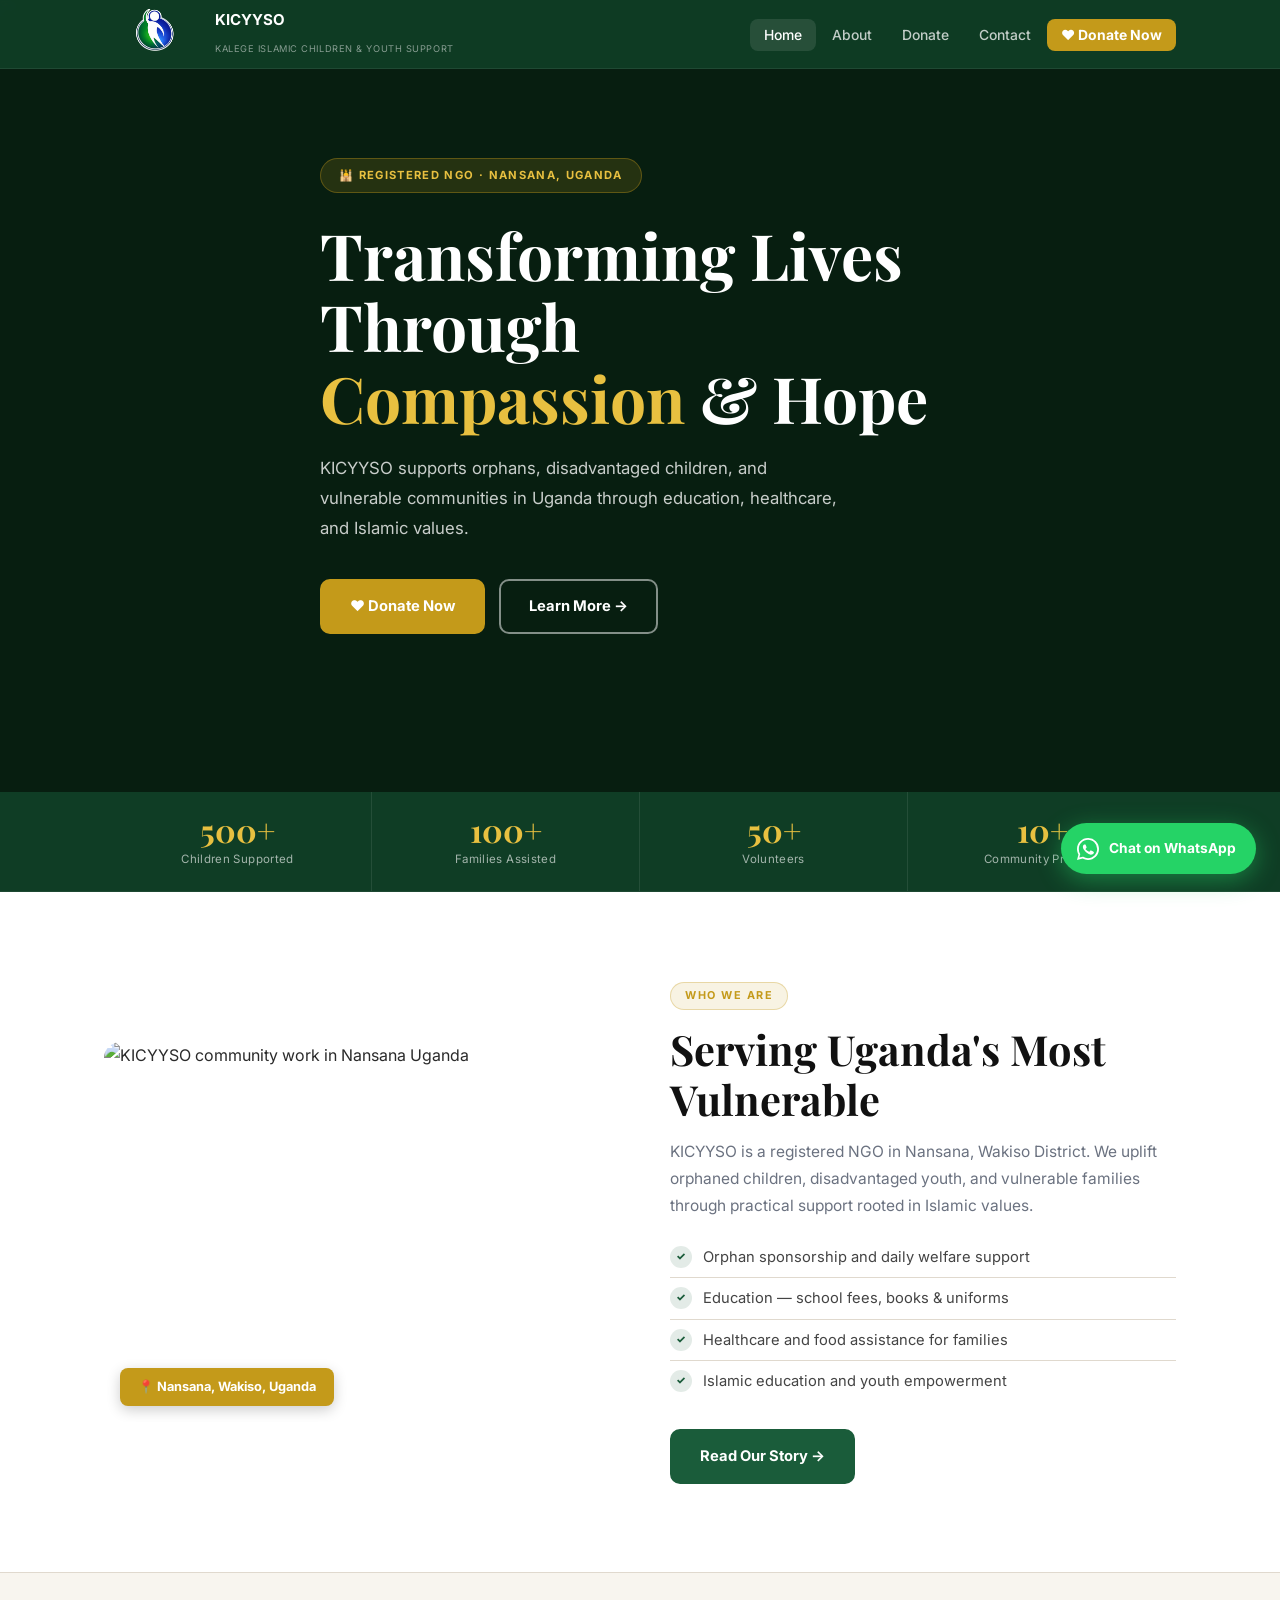
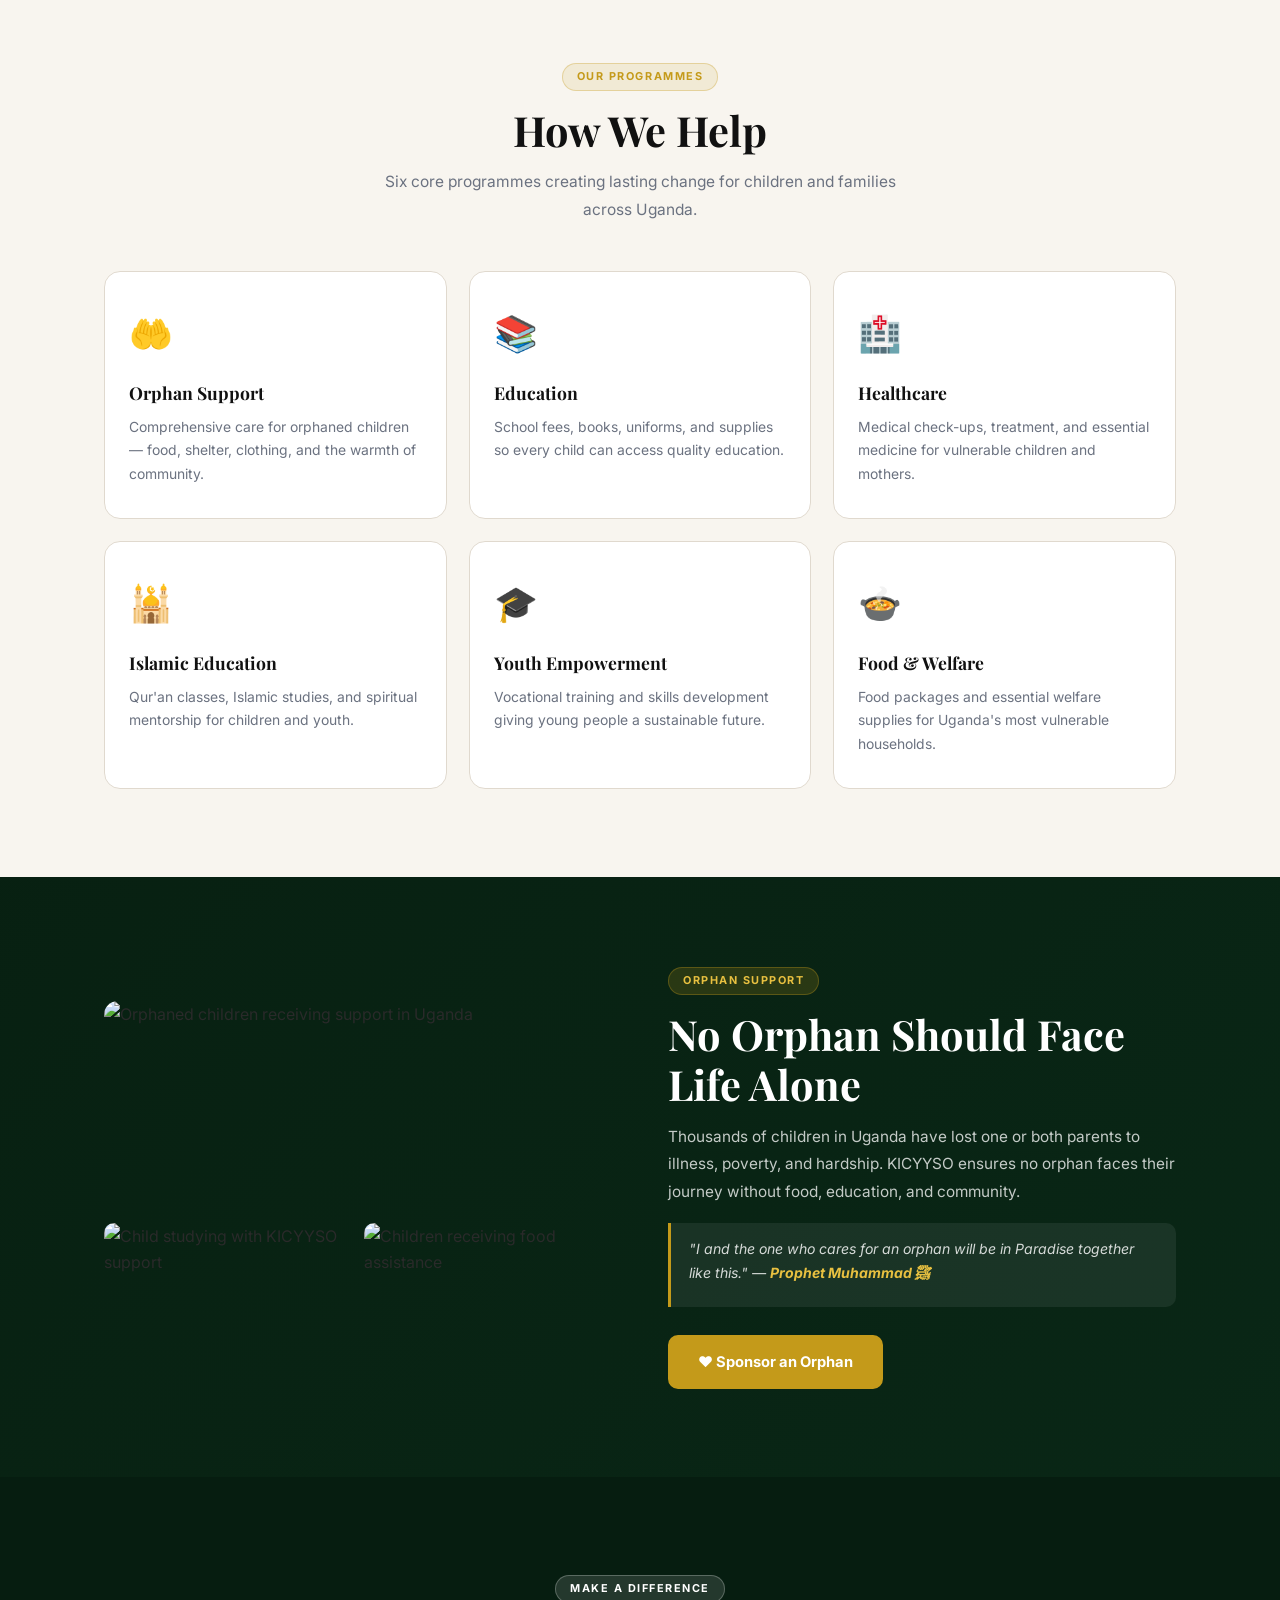
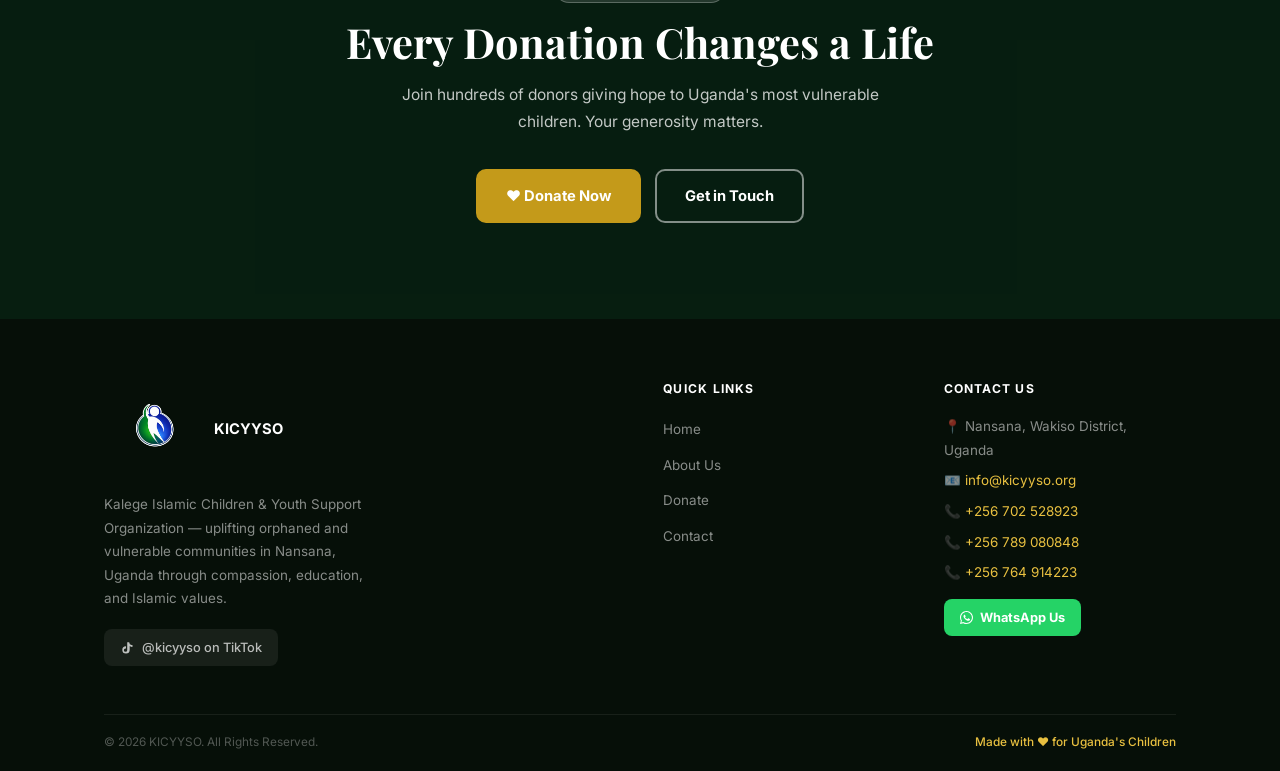
==== commit 7ec20875: "Add files via upload" ====
--- a/index.html
+++ b/index.html
@@ -3,655 +3,80 @@
 <head>
 <meta charset="UTF-8"/>
 <meta name="viewport" content="width=device-width,initial-scale=1.0"/>
-<title>KICYYSO – Kalege Islamic Children &amp; Youth Support Organization</title>
-<meta name="description" content="KICYYSO supports orphans and vulnerable children in  Uganda through education, healthcare and Islamic values. Donate today."/>
+<title>KICYYSO – Transforming Lives in Uganda | Orphan Support NGO</title>
+<meta name="description" content="KICYYSO supports orphans and vulnerable children in Nansana, Uganda through education, healthcare and Islamic values. Donate today."/>
+<meta name="keywords" content="Uganda NGO, orphan support, child welfare, Islamic charity, Nansana, Wakiso, donate Uganda, KICYYSO"/>
+<meta name="robots" content="index, follow"/>
+<meta name="author" content="KICYYSO"/>
+<link rel="canonical" href="https://kicyyso.org/"/>
+
+<!-- Open Graph -->
+<meta property="og:type" content="website"/>
+<meta property="og:url" content="https://kicyyso.org/"/>
 <meta property="og:title" content="KICYYSO – Transforming Lives in Uganda"/>
-<meta property="og:description" content="Supporting orphans and vulnerable children in  Uganda."/>
-<meta property="og:type" content="website"/>
+<meta property="og:description" content="KICYYSO supports orphans and vulnerable children in Nansana, Uganda through education, healthcare and Islamic values."/>
+<meta property="og:image" content="https://kicyyso.org/logo.png"/>
+
+<!-- Twitter Card -->
+<meta name="twitter:card" content="summary_large_image"/>
+<meta name="twitter:title" content="KICYYSO – Transforming Lives in Uganda"/>
+<meta name="twitter:description" content="Supporting orphans and vulnerable children in Nansana, Uganda."/>
+<meta name="twitter:image" content="https://kicyyso.org/logo.png"/>
+
 <meta name="theme-color" content="#1a5c3a"/>
-<!--
-  FAVICON: Replace FAVICON_URL_HERE with your logo/favicon image URL.
-  For GitHub Pages, you can also place a favicon.ico in the root folder.
--->
-<link rel="icon" type="image/png" href="FAVICON_URL_HERE"/>
+<link rel="icon" type="image/png" href="logo.png"/>
 <link rel="apple-touch-icon" href="logo.png"/>
+
+<!-- Fonts -->
 <link rel="preconnect" href="https://fonts.googleapis.com"/>
 <link rel="preconnect" href="https://fonts.gstatic.com" crossorigin/>
 <link href="https://fonts.googleapis.com/css2?family=Playfair+Display:ital,wght@0,600;0,700;1,600&family=Inter:wght@400;500;600;700&display=swap" rel="stylesheet"/>
-<style>
-/* ============================================================
-   RESET
-============================================================ */
-*,*::before,*::after{box-sizing:border-box;margin:0;padding:0}
-html{scroll-behavior:smooth;-webkit-text-size-adjust:100%}
-body{font-family:'Inter',sans-serif;color:#2a2a2a;background:#fff;line-height:1.65;overflow-x:hidden}
-img{display:block;width:100%;height:100%;object-fit:cover}
-a{text-decoration:none;color:inherit}
-button{font-family:inherit;cursor:pointer;border:none;background:none}
-
-/* ============================================================
-   TOKENS
-============================================================ */
-:root{
-  --g1:#0f3d25;
-  --g2:#1a5c3a;
-  --g3:#237a4e;
-  --gold:#c49a1a;
-  --gold2:#e8c040;
-  --cream:#f8f5ef;
-  --border:#e0d9ce;
-  --muted:#6b7280;
-  --r:12px;
-  --sh:0 4px 24px rgba(0,0,0,.10);
-  --shd:0 12px 48px rgba(0,0,0,.18);
+
+<!-- Styles -->
+<link rel="stylesheet" href="css/style.css"/>
+
+<!-- Schema.org structured data -->
+<script type="application/ld+json">
+{
+  "@context":"https://schema.org",
+  "@type":"NGO",
+  "name":"Kalege Islamic Children & Youth Support Organization",
+  "alternateName":"KICYYSO",
+  "url":"https://kicyyso.org",
+  "logo":"https://kicyyso.org/logo.png",
+  "description":"Empowering orphans, disadvantaged children, and vulnerable communities in Uganda through education, healthcare, and Islamic values.",
+  "address":{"@type":"PostalAddress","addressLocality":"Nansana","addressRegion":"Wakiso District","addressCountry":"UG"},
+  "contactPoint":[
+    {"@type":"ContactPoint","telephone":"+256702528923","contactType":"General"},
+    {"@type":"ContactPoint","telephone":"+256789080848","contactType":"General"},
+    {"@type":"ContactPoint","telephone":"+256764914223","contactType":"General"},
+    {"@type":"ContactPoint","email":"info@kicyyso.org","contactType":"General"}
+  ]
 }
-
-/* ============================================================
-   UTILITIES
-============================================================ */
-.wrap{max-width:1120px;margin:0 auto;padding:0 24px}
-.sec{padding:88px 0}
-.sec-sm{padding:56px 0}
-.serif{font-family:'Playfair Display',serif}
-.tag{
-  display:inline-block;
-  font-size:.68rem;font-weight:700;letter-spacing:.14em;text-transform:uppercase;
-  color:var(--gold);background:rgba(196,154,26,.12);border:1px solid rgba(196,154,26,.3);
-  padding:4px 14px;border-radius:40px;margin-bottom:14px;
-}
-.tag-light{color:#fff;background:rgba(255,255,255,.12);border-color:rgba(255,255,255,.25)}
-h2.title{font-family:'Playfair Display',serif;font-size:clamp(1.8rem,3.8vw,2.6rem);color:#111;line-height:1.2;margin-bottom:14px}
-h2.title-w{color:#fff}
-p.sub{font-size:.97rem;color:var(--muted);max-width:540px;line-height:1.75}
-p.sub-w{color:rgba(255,255,255,.76)}
-.tc{text-align:center}.tc .sub{margin:0 auto}
-
-/* ============================================================
-   BUTTONS
-============================================================ */
-.btn{
-  display:inline-flex;align-items:center;gap:8px;
-  padding:13px 28px;border-radius:10px;
-  font-size:.92rem;font-weight:700;
-  border:2px solid transparent;
-  transition:transform .2s,box-shadow .2s,background .2s,border-color .2s;
-  cursor:pointer;white-space:nowrap;
-}
-.btn:hover{transform:translateY(-2px)}
-.btn-gold{background:var(--gold);color:#fff;border-color:var(--gold)}
-.btn-gold:hover{background:#a8800f;border-color:#a8800f;box-shadow:0 8px 24px rgba(196,154,26,.4)}
-.btn-green{background:var(--g2);color:#fff;border-color:var(--g2)}
-.btn-green:hover{background:var(--g3);border-color:var(--g3);box-shadow:0 8px 24px rgba(26,92,58,.4)}
-.btn-ghost{background:transparent;color:#fff;border-color:rgba(255,255,255,.5)}
-.btn-ghost:hover{background:rgba(255,255,255,.12);border-color:#fff}
-.btn-outline{background:transparent;color:var(--g2);border-color:var(--g2)}
-.btn-outline:hover{background:var(--g2);color:#fff}
-
-/* ============================================================
-   NAVBAR
-============================================================ */
-#nav{
-  position:fixed;top:0;left:0;right:0;z-index:999;
-  background:rgba(15,61,37,.96);
-  backdrop-filter:blur(14px);-webkit-backdrop-filter:blur(14px);
-  border-bottom:1px solid rgba(255,255,255,.07);
-  transition:box-shadow .3s;
-}
-#nav.scrolled{box-shadow:0 4px 28px rgba(0,0,0,.3)}
-.nav-inner{display:flex;align-items:center;justify-content:space-between;height:68px;gap:16px}
-.logo{display:flex;align-items:center;gap:11px;cursor:pointer}
-.logo-gem{
-  width:100px;
-  height:100px;
-  flex-shrink:0;
-}
-
-.logo-gem img{
-  width:100%;
-  height:100%;
-  object-fit:contain;
-  display:block;
-}
-.logo-mono{display:none;width:100%;height:100%;align-items:center;justify-content:center;font-family:'Playfair Display',serif;font-size:1.4rem;font-weight:700;color:#fff}
-.logo-text strong{display:block;color:#fff;font-size:.94rem;font-weight:700}
-.logo-text small{color:rgba(255,255,255,.5);font-size:.58rem;letter-spacing:.06em;text-transform:uppercase}
-.nav-links{display:flex;align-items:center;gap:2px;list-style:none}
-.nav-links a{
-  color:rgba(255,255,255,.75);font-size:.87rem;font-weight:500;
-  padding:8px 14px;border-radius:8px;cursor:pointer;
-  transition:color .18s,background .18s;
-}
-.nav-links a:hover,.nav-links a.on{color:#fff;background:rgba(255,255,255,.1)}
-.nav-links .cta{background:var(--gold)!important;color:#fff!important;font-weight:700!important}
-.nav-links .cta:hover{background:#a8800f!important}
-.burger{display:none;flex-direction:column;gap:5px;padding:6px;cursor:pointer}
-.burger span{display:block;width:22px;height:2px;background:#fff;border-radius:2px;transition:all .28s}
-.burger.open span:nth-child(1){transform:translateY(7px) rotate(45deg)}
-.burger.open span:nth-child(2){opacity:0;transform:scaleX(0)}
-.burger.open span:nth-child(3){transform:translateY(-7px) rotate(-45deg)}
-.mob{
-  display:none;position:absolute;top:68px;left:0;right:0;
-  background:var(--g1);border-top:1px solid rgba(255,255,255,.07);
-  padding:12px 20px 20px;
-}
-.mob.open{display:block;animation:slideDown .22s ease}
-@keyframes slideDown{from{opacity:0;transform:translateY(-8px)}to{opacity:1;transform:translateY(0)}}
-.mob a{
-  display:block;color:rgba(255,255,255,.8);padding:13px 14px;
-  font-size:.95rem;font-weight:500;border-radius:9px;cursor:pointer;
-  transition:background .18s;
-}
-.mob a:hover{background:rgba(255,255,255,.1)}
-.mob .mcta{background:var(--gold);color:#fff!important;font-weight:700;text-align:center;margin-top:8px}
-
-/* ============================================================
-   PAGES
-============================================================ */
-.page{display:none;padding-top:68px}
-.page.active{display:block}
-
-/* ============================================================
-   FADE-IN ANIMATION ENGINE
-============================================================ */
-.fade{opacity:0;transform:translateY(28px);transition:opacity .65s ease,transform .65s ease}
-.fade.up{opacity:1;transform:translateY(0)}
-.fade-l{opacity:0;transform:translateX(-32px);transition:opacity .65s ease,transform .65s ease}
-.fade-l.up{opacity:1;transform:translateX(0)}
-.fade-r{opacity:0;transform:translateX(32px);transition:opacity .65s ease,transform .65s ease}
-.fade-r.up{opacity:1;transform:translateX(0)}
-/* staggered children */
-.stagger>.fade:nth-child(1){transition-delay:.05s}
-.stagger>.fade:nth-child(2){transition-delay:.15s}
-.stagger>.fade:nth-child(3){transition-delay:.25s}
-.stagger>.fade:nth-child(4){transition-delay:.35s}
-.stagger>.fade:nth-child(5){transition-delay:.45s}
-.stagger>.fade:nth-child(6){transition-delay:.55s}
-
-/* ============================================================
-   HERO
-============================================================ */
-.hero{
-  position:relative;min-height:88vh;
-  display:flex;align-items:center;
-  overflow:hidden;background:#071e10;
-}
-.hero-img{
-  position:absolute;inset:0;
-}
-.hero-img img{position:absolute;inset:0;width:100%;height:100%;object-fit:cover;object-position:center 30%}
-.hero-overlay{
-  position:absolute;inset:0;
-  background:linear-gradient(105deg,rgba(7,30,16,.9) 0%,rgba(7,30,16,.6) 55%,rgba(7,30,16,.2) 100%);
-}
-.hero-content{position:relative;z-index:2;max-width:640px;padding:80px 0 80px}
-.hero-badge{
-  display:inline-flex;align-items:center;gap:8px;
-  background:rgba(196,154,26,.16);border:1px solid rgba(196,154,26,.36);
-  color:var(--gold2);padding:7px 18px;border-radius:40px;
-  font-size:.7rem;font-weight:700;letter-spacing:.12em;text-transform:uppercase;
-  margin-bottom:26px;
-  animation:heroFade .8s .1s both;
-}
-.hero h1{
-  font-family:'Playfair Display',serif;
-  font-size:clamp(2.4rem,6vw,4rem);
-  color:#fff;line-height:1.12;margin-bottom:20px;
-  animation:heroFade .8s .25s both;
-}
-.hero h1 em{color:var(--gold2);font-style:normal}
-.hero-sub{
-  font-size:1.05rem;color:rgba(255,255,255,.78);
-  line-height:1.78;margin-bottom:36px;max-width:520px;
-  animation:heroFade .8s .4s both;
-}
-.hero-btns{
-  display:flex;gap:14px;flex-wrap:wrap;
-  animation:heroFade .8s .55s both;
-}
-@keyframes heroFade{from{opacity:0;transform:translateY(20px)}to{opacity:1;transform:translateY(0)}}
-
-/* stats strip — sits BELOW the hero, not inside it */
-.hero-stats{
-  background:var(--g1);
-  border-bottom:1px solid rgba(255,255,255,.06);
-  animation:heroFade .8s .75s both;
-}
-.hero-stats-inner{
-  display:grid;grid-template-columns:repeat(4,1fr);
-  max-width:1120px;margin:0 auto;padding:0 24px;
-}
-.hstat{
-  padding:22px 16px;text-align:center;
-  border-right:1px solid rgba(255,255,255,.09);
-}
-.hstat:last-child{border-right:none}
-.hstat-n{
-  font-family:'Playfair Display',serif;
-  font-size:2rem;font-weight:700;color:var(--gold2);line-height:1;
-}
-.hstat-l{font-size:.72rem;color:rgba(255,255,255,.62);margin-top:4px;letter-spacing:.03em}
-
-/* ============================================================
-   SECTION: TWO-COL
-============================================================ */
-.two-col{display:grid;grid-template-columns:1fr 1fr;gap:60px;align-items:center}
-.two-col.rev{direction:rtl}.two-col.rev>*{direction:ltr}
-.img-box{border-radius:16px;overflow:hidden;position:relative}
-.img-box img{
-  width:100%;aspect-ratio:4/3;object-fit:cover;
-  transition:transform .5s ease;
-}
-.img-box:hover img{transform:scale(1.04)}
-.img-badge{
-  position:absolute;bottom:16px;left:16px;
-  background:var(--gold);color:#fff;
-  padding:8px 18px;border-radius:8px;font-size:.8rem;font-weight:700;
-  box-shadow:0 4px 14px rgba(0,0,0,.2);
-}
-.check-list{list-style:none;margin:18px 0 28px}
-.check-list li{
-  display:flex;align-items:flex-start;gap:11px;
-  padding:8px 0;font-size:.92rem;color:#444;
-  border-bottom:1px solid var(--border);
-}
-.check-list li:last-child{border-bottom:none}
-.check-list li::before{
-  content:'✓';width:22px;height:22px;flex-shrink:0;
-  background:rgba(26,92,58,.12);color:var(--g2);
-  border-radius:50%;display:flex;align-items:center;justify-content:center;
-  font-size:.68rem;font-weight:800;margin-top:1px;
-}
-
-/* ============================================================
-   SECTION: PROGRAMME CARDS
-============================================================ */
-.prog-grid{display:grid;grid-template-columns:repeat(3,1fr);gap:22px}
-.prog-card{
-  background:#fff;border:1.5px solid var(--border);
-  border-radius:16px;padding:32px 24px;
-  transition:transform .28s,box-shadow .28s,border-color .28s;
-  position:relative;overflow:hidden;
-}
-.prog-card::after{
-  content:'';position:absolute;top:0;left:0;right:0;height:3px;
-  background:linear-gradient(90deg,var(--g2),var(--gold));
-  transform:scaleX(0);transform-origin:left;
-  transition:transform .3s ease;
-}
-.prog-card:hover{transform:translateY(-7px);box-shadow:var(--shd);border-color:rgba(196,154,26,.3)}
-.prog-card:hover::after{transform:scaleX(1)}
-.prog-icon{font-size:2.2rem;margin-bottom:16px}
-.prog-card h3{font-family:'Playfair Display',serif;font-size:1.1rem;color:#111;margin-bottom:9px}
-.prog-card p{font-size:.87rem;color:var(--muted);line-height:1.68}
-
-/* ============================================================
-   SECTION: ORPHAN (dark green with real bg)
-============================================================ */
-.orphan-sec{
-  position:relative;overflow:hidden;
-  /* ── REPLACE: swap for your own orphan section image ── */
-  background-image:url('ORPHAN_BG_IMAGE_URL_HERE');
-  background-size:cover;background-position:center;
-  background-color:var(--g1);
-}
-.orphan-sec::before{
-  content:'';position:absolute;inset:0;
-  background:linear-gradient(135deg,rgba(7,30,16,.92) 0%,rgba(7,30,16,.72) 100%);
-  z-index:0;
-}
-.orphan-inner{position:relative;z-index:1;display:grid;grid-template-columns:1fr 1fr;gap:56px;align-items:center}
-.orphan-imgs{display:grid;grid-template-columns:1fr 1fr;gap:12px}
-.oi-main{grid-column:1/-1;border-radius:14px;overflow:hidden;height:210px}
-.oi-main img{width:100%;height:100%;object-fit:cover}
-.oi-sm{border-radius:10px;overflow:hidden;height:130px}
-.oi-sm img{width:100%;height:100%;object-fit:cover}
-/* ── REPLACE: swap these three src values ── */
-/* main: ORPHAN_MAIN_IMAGE_URL_HERE  */
-/* left small: ORPHAN_SM1_IMAGE_URL_HERE  */
-/* right small: ORPHAN_SM2_IMAGE_URL_HERE  */
-.orphan-text .tag{background:rgba(196,154,26,.18);border-color:rgba(196,154,26,.32);color:var(--gold2)}
-.orphan-text h2{color:#fff;margin-bottom:14px}
-.orphan-text p{color:rgba(255,255,255,.76);font-size:.96rem;line-height:1.78;margin-bottom:8px}
-.hadith{
-  background:rgba(255,255,255,.07);border-left:3px solid var(--gold);
-  border-radius:0 10px 10px 0;padding:14px 18px;margin:18px 0 28px;
-}
-.hadith p{font-size:.88rem;color:rgba(255,255,255,.82);font-style:italic;line-height:1.7}
-
-/* ============================================================
-   SECTION: CTA BANNER
-============================================================ */
-.cta-sec{
-  position:relative;overflow:hidden;text-align:center;
-  /* ── REPLACE: swap for your own CTA banner image ── */
-  background-image:url('CTA_BG_IMAGE_URL_HERE');
-  background-size:cover;background-position:center;
-  background-color:#071e10;
-  padding:96px 0;
-}
-.cta-sec::before{
-  content:'';position:absolute;inset:0;
-  background:rgba(7,30,16,.82);z-index:0;
-}
-.cta-inner{position:relative;z-index:1}
-.cta-sec h2{color:#fff;margin-bottom:14px}
-.cta-sec p.sub{color:rgba(255,255,255,.76);margin:0 auto 34px}
-.cta-btns{display:flex;gap:14px;justify-content:center;flex-wrap:wrap}
-
-/* ============================================================
-   PAGE HERO (About / Donate / Contact)
-============================================================ */
-.pg-hero{
-  position:relative;min-height:380px;display:flex;align-items:flex-end;
-  overflow:hidden;background:#071e10;
-}
-.pg-hero-img{
-  position:absolute;inset:0;
-}
-.pg-hero-img img{width:100%;height:100%;object-fit:cover;object-position:center 35%}
-.pg-hero-img::after{
-  content:'';position:absolute;inset:0;
-  background:linear-gradient(to top,rgba(7,30,16,.96) 5%,rgba(7,30,16,.5) 60%,rgba(7,30,16,.15) 100%);
-}
-.pg-hero-content{position:relative;z-index:1;padding:52px 0 56px}
-.pg-hero-content h1{font-family:'Playfair Display',serif;font-size:clamp(2rem,5vw,3.2rem);color:#fff;margin-bottom:12px}
-.pg-hero-content p{color:rgba(255,255,255,.7);font-size:.97rem;max-width:560px}
-
-/* ============================================================
-   MISSION / VISION CARDS
-============================================================ */
-.mv-grid{display:grid;grid-template-columns:1fr 1fr;gap:22px;margin-bottom:64px}
-.mv-card{
-  background:#fff;border:1.5px solid var(--border);border-radius:14px;
-  padding:34px 30px;border-top:4px solid var(--g2);
-  transition:box-shadow .25s,transform .25s;
-}
-.mv-card:hover{box-shadow:var(--sh);transform:translateY(-3px)}
-.mv-card.gold{border-top-color:var(--gold)}
-.mv-card h3{font-family:'Playfair Display',serif;font-size:1.12rem;color:var(--g2);margin-bottom:12px}
-.mv-card.gold h3{color:var(--gold)}
-.mv-card p{font-size:.92rem;color:var(--muted);line-height:1.78}
-
-/* ============================================================
-   VALUES GRID
-============================================================ */
-.vals-grid{display:grid;grid-template-columns:repeat(3,1fr);gap:18px}
-.val-card{
-  background:#fff;border:1.5px solid var(--border);border-radius:14px;
-  padding:26px 20px;text-align:center;
-  transition:all .25s;
-}
-.val-card:hover{border-color:var(--gold);box-shadow:var(--sh);transform:translateY(-4px)}
-.val-icon{font-size:2rem;margin-bottom:12px}
-.val-card h4{font-family:'Playfair Display',serif;font-size:.95rem;color:#111;margin-bottom:6px}
-.val-card p{font-size:.8rem;color:var(--muted);line-height:1.6}
-
-/* ============================================================
-   IMPACT STRIP
-============================================================ */
-.impact-strip{
-  background:linear-gradient(135deg,var(--g1),var(--g2));
-  border-radius:18px;padding:48px 40px;
-  display:grid;grid-template-columns:repeat(4,1fr);gap:20px;text-align:center;
-}
-.istat-n{font-family:'Playfair Display',serif;font-size:2.4rem;font-weight:700;color:var(--gold2)}
-.istat-l{font-size:.8rem;color:rgba(255,255,255,.66);margin-top:5px}
-
-/* ============================================================
-   DONATE – PAYMENT CARDS
-============================================================ */
-.pay-grid{display:grid;grid-template-columns:repeat(3,1fr);gap:24px}
-.pay-card{
-  background:#fff;border:2px solid var(--border);border-radius:16px;
-  padding:30px 24px;text-align:center;
-  transition:all .28s;
-}
-.pay-card:hover{border-color:var(--gold);box-shadow:var(--shd);transform:translateY(-5px)}
-.pay-logo{
-  width:64px;height:64px;border-radius:50%;margin:0 auto 16px;
-  display:flex;align-items:center;justify-content:center;
-  font-size:1.6rem;font-weight:900;color:#fff;
-}
-.mtn{background:linear-gradient(135deg,#ffcb00,#f59e0b);color:#333!important}
-.airtel{background:linear-gradient(135deg,#e31837,#9b0000)}
-.bankl{background:linear-gradient(135deg,var(--g2),var(--g3))}
-.pay-card h3{font-size:1rem;font-weight:700;margin-bottom:4px}
-.pay-type{font-size:.7rem;color:var(--muted);text-transform:uppercase;letter-spacing:.07em;margin-bottom:20px}
-.pay-row{
-  background:var(--cream);border-radius:8px;padding:10px 14px;
-  margin-bottom:8px;display:flex;justify-content:space-between;align-items:center;text-align:left;
-}
-.prl{font-size:.68rem;color:var(--muted);text-transform:uppercase;letter-spacing:.05em;display:block;margin-bottom:2px}
-.prv{font-size:.9rem;font-weight:600;color:#111}
-.cbtn{
-  background:var(--gold);color:#fff;border:none;
-  border-radius:6px;padding:5px 11px;font-size:.7rem;font-weight:700;
-  cursor:pointer;transition:background .18s;flex-shrink:0;
-}
-.cbtn:hover{background:#a8800f}.cbtn.ok{background:var(--g2)}
-
-/* confirm box */
-.confirm-box{
-  background:var(--cream);border-radius:18px;
-  padding:48px 32px;text-align:center;margin-top:52px;
-  border:1.5px solid var(--border);
-}
-.confirm-box h3{font-family:'Playfair Display',serif;font-size:1.4rem;color:#111;margin-bottom:10px}
-.confirm-box p{font-size:.92rem;color:var(--muted);max-width:440px;margin:0 auto 26px}
-.wa-cta{
-  display:inline-flex;align-items:center;gap:11px;
-  background:#25d366;color:#fff;padding:15px 32px;
-  border-radius:12px;font-weight:700;font-size:.96rem;
-  transition:all .22s;box-shadow:0 6px 20px rgba(37,211,102,.3);
-}
-.wa-cta:hover{background:#1ebe5d;transform:translateY(-2px);box-shadow:0 10px 28px rgba(37,211,102,.4)}
-.wa-cta svg{width:22px;height:22px;fill:#fff;flex-shrink:0}
-
-/* transparency */
-.funds-grid{display:grid;grid-template-columns:1fr 1fr;gap:48px;align-items:start}
-.use-list{list-style:none}
-.use-item{
-  display:flex;align-items:center;gap:16px;
-  padding:14px 0;border-bottom:1px solid var(--border);
-}
-.use-item:last-child{border-bottom:none}
-.use-amt{
-  background:var(--gold);color:#fff;font-weight:700;
-  font-size:.82rem;padding:6px 12px;border-radius:7px;
-  min-width:56px;text-align:center;flex-shrink:0;
-}
-.use-item p{font-size:.9rem;color:#444}
-
-.tr-grid{display:grid;grid-template-columns:1fr 1fr;gap:14px}
-.tr-item{
-  display:flex;align-items:flex-start;gap:12px;
-  background:#fff;border:1.5px solid var(--border);
-  border-radius:12px;padding:18px;
-  transition:border-color .2s;
-}
-.tr-item:hover{border-color:var(--g3)}
-.tr-tick{
-  width:28px;height:28px;flex-shrink:0;
-  background:rgba(26,92,58,.1);color:var(--g2);
-  border-radius:50%;display:flex;align-items:center;justify-content:center;
-  font-size:.72rem;font-weight:800;
-}
-.tr-item h4{font-size:.87rem;font-weight:700;color:#111;margin-bottom:3px}
-.tr-item p{font-size:.79rem;color:var(--muted);line-height:1.55}
-
-.pbar-track{background:var(--cream);border-radius:40px;height:13px;overflow:hidden;margin:8px 0}
-.pbar-fill{height:100%;width:0;background:linear-gradient(90deg,var(--g2),var(--gold));border-radius:40px;transition:width 1.5s ease}
-
-/* ============================================================
-   CONTACT
-============================================================ */
-.contact-grid{display:grid;grid-template-columns:1fr 1.65fr;gap:44px;align-items:start}
-.info-card{
-  background:#fff;border:1.5px solid var(--border);
-  border-radius:14px;padding:32px 26px;
-}
-.info-card h3{font-family:'Playfair Display',serif;font-size:1.1rem;color:var(--g2);margin-bottom:20px;padding-bottom:14px;border-bottom:2px solid var(--cream)}
-.info-row{display:flex;gap:14px;padding:14px 0;border-bottom:1px solid var(--cream)}
-.info-row:last-of-type{border-bottom:none}
-.info-icon{width:38px;height:38px;flex-shrink:0;background:var(--cream);border-radius:9px;display:flex;align-items:center;justify-content:center;font-size:1rem}
-.info-lbl{font-size:.68rem;color:var(--muted);text-transform:uppercase;letter-spacing:.06em;margin-bottom:2px}
-.info-val{font-size:.9rem;font-weight:500;color:#111}
-.info-val a{color:var(--g2)}
-.map-box{border-radius:12px;overflow:hidden;height:220px;border:1.5px solid var(--border);margin-top:18px}
-.map-box iframe{display:block;width:100%;height:100%;border:0}
-
-.form-card{background:#fff;border:1.5px solid var(--border);border-radius:14px;padding:38px 32px}
-.form-card h3{font-family:'Playfair Display',serif;font-size:1.2rem;color:#111;margin-bottom:26px}
-.f2{display:grid;grid-template-columns:1fr 1fr;gap:14px}
-.fg{margin-bottom:16px}
-.fg label{display:block;font-size:.8rem;font-weight:700;color:#444;margin-bottom:6px}
-.fg input,.fg select,.fg textarea{
-  width:100%;background:var(--cream);
-  border:2px solid transparent;border-radius:9px;
-  padding:12px 15px;font-size:.91rem;font-family:'Inter',sans-serif;color:#111;
-  outline:none;transition:border-color .2s,background .2s;
-}
-.fg input:focus,.fg select:focus,.fg textarea:focus{border-color:var(--g2);background:#fff}
-.fg textarea{resize:vertical;min-height:110px}
-.btn-submit{width:100%;justify-content:center;padding:14px;font-size:.97rem}
-
-.vol-banner{
-  background:linear-gradient(135deg,var(--g1),var(--g2));
-  border-radius:18px;padding:48px 36px;text-align:center;margin-top:44px;
-}
-.vol-banner h3{font-family:'Playfair Display',serif;font-size:1.7rem;color:#fff;margin-bottom:10px}
-.vol-banner p{color:rgba(255,255,255,.76);font-size:.94rem;margin-bottom:24px;max-width:440px;margin-left:auto;margin-right:auto}
-
-/* ============================================================
-   FOOTER
-============================================================ */
-footer{background:#060f08;padding:60px 0 0}
-.footer-grid{
-  display:grid;grid-template-columns:2.2fr 1fr 1fr;gap:48px;
-  padding-bottom:48px;border-bottom:1px solid rgba(255,255,255,.07);
-}
-.f-logo{display:flex;align-items:center;gap:10px;margin-bottom:14px}
-.f-gem{width:34px;height:34px;background:var(--gold);border-radius:7px;overflow:hidden;display:flex;align-items:center;justify-content:center;font-family:'Playfair Display',serif;font-size:1rem;font-weight:700;color:#fff}
-.f-gem img{width:100%;height:100%;object-fit:contain;display:block}
-.f-gem img[src="logo.png"]{display:none}
-.f-gem img[src="logo.png"] + .f-mono{display:flex}
-.f-mono{display:none;width:100%;height:100%;align-items:center;justify-content:center;font-family:'Playfair Display',serif;font-size:1.1rem;font-weight:700;color:#fff}
-.f-logo span{color:#fff;font-weight:700;font-size:.92rem}
-.f-brand p{font-size:.84rem;color:rgba(255,255,255,.52);line-height:1.75;max-width:280px;margin-bottom:18px}
-.tiktok-link{
-  display:inline-flex;align-items:center;gap:8px;
-  background:rgba(255,255,255,.07);color:rgba(255,255,255,.7);
-  padding:8px 16px;border-radius:8px;font-size:.8rem;font-weight:500;
-  transition:background .2s;
-}
-.tiktok-link:hover{background:rgba(255,255,255,.13);color:#fff}
-.f-col h4{color:#fff;font-size:.76rem;font-weight:700;text-transform:uppercase;letter-spacing:.1em;margin-bottom:16px}
-.f-col ul{list-style:none}
-.f-col ul li{margin-bottom:9px}
-.f-col ul li a{color:rgba(255,255,255,.52);font-size:.84rem;cursor:pointer;transition:color .18s}
-.f-col ul li a:hover{color:var(--gold2)}
-.f-col p{font-size:.84rem;color:rgba(255,255,255,.52);line-height:1.75;margin-bottom:7px}
-.f-col a.flink{color:var(--gold2)}
-.footer-bar{
-  padding:18px 0;display:flex;justify-content:space-between;
-  align-items:center;font-size:.74rem;color:rgba(255,255,255,.3);flex-wrap:wrap;gap:6px;
-}
-.footer-bar b{color:var(--gold2);font-weight:500}
-
-/* ============================================================
-   FLOATING WHATSAPP
-============================================================ */
-#wa-fab{position:fixed;bottom:26px;right:24px;z-index:900}
-.wa-pill{
-  display:flex;align-items:center;gap:10px;
-  background:#25d366;color:#fff;
-  padding:14px 20px 14px 16px;border-radius:50px;
-  font-size:.86rem;font-weight:700;
-  box-shadow:0 6px 24px rgba(37,211,102,.45);
-  transition:all .25s;
-  animation:waPulse 3s infinite;
-  text-decoration:none;
-}
-.wa-pill:hover{background:#1ebe5d;transform:translateY(-2px);box-shadow:0 10px 32px rgba(37,211,102,.55)}
-.wa-pill svg{width:22px;height:22px;fill:#fff;flex-shrink:0}
-@keyframes waPulse{
-  0%,100%{box-shadow:0 6px 24px rgba(37,211,102,.45)}
-  50%{box-shadow:0 6px 36px rgba(37,211,102,.7)}
-}
-
-/* ============================================================
-   DIVIDER
-============================================================ */
-hr.div{border:none;border-top:1px solid var(--border);margin:0}
-
-/* ============================================================
-   RESPONSIVE
-============================================================ */
-@media(max-width:900px){
-  .two-col,.orphan-inner,.contact-grid,.funds-grid{grid-template-columns:1fr}
-  .two-col.rev{direction:ltr}
-  .prog-grid{grid-template-columns:1fr 1fr}
-  .vals-grid{grid-template-columns:1fr 1fr}
-  .impact-strip{grid-template-columns:1fr 1fr}
-  .mv-grid{grid-template-columns:1fr}
-  .pay-grid{grid-template-columns:1fr;max-width:420px;margin:0 auto}
-  .tr-grid{grid-template-columns:1fr}
-  .footer-grid{grid-template-columns:1fr 1fr}
-  .hero-stats-inner{grid-template-columns:1fr 1fr}
-  .hstat{border-right:none!important;border-bottom:1px solid rgba(255,255,255,.09)!important}
-  .hstat:nth-child(odd){border-right:1px solid rgba(255,255,255,.09)!important}
-  .hstat:nth-last-child(-n+2){border-bottom:none!important}
-  .orphan-imgs{grid-template-columns:1fr}
-  .oi-main{grid-column:auto}
-}
-@media(max-width:600px){
-  .nav-links{display:none}
-  .burger{display:flex}
-  .sec{padding:60px 0}
-  .prog-grid,.vals-grid{grid-template-columns:1fr}
-  .impact-strip{grid-template-columns:1fr 1fr;padding:32px 20px}
-  .footer-grid{grid-template-columns:1fr}
-  .footer-bar{flex-direction:column;text-align:center}
-  .hero h1{font-size:2.2rem}
-  .hero-btns{flex-direction:column}
-  .hero-btns .btn{justify-content:center}
-  .cta-btns{flex-direction:column;align-items:center}
-  .pg-hero{min-height:300px}
-  .pg-hero-content h1{font-size:2rem}
-  .f2{grid-template-columns:1fr}
-  .wa-pill span{display:none}
-  .wa-pill{padding:14px}
-  .wa-pill svg{width:26px;height:26px}
-}
-</style>
+</script>
 </head>
 <body>
 
-<!-- ██████████████ NAVBAR ██████████████ -->
+<!-- NAVBAR -->
 <nav id="nav">
   <div class="wrap">
     <div class="nav-inner">
-      <div class="logo" onclick="go('home')">
+      <a class="logo" href="index.html">
         <div class="logo-gem">
-          <!--
-            REPLACE src with your logo image URL, e.g.:
-            src="logo.png"
-            or if hosting on GitHub: src="logo.png"
-          -->
-          <img id="nav-logo-img" src="logo.png" alt="KICYYSO"/>
+          <img src="logo.png" alt="KICYYSO Logo"/>
           <span class="logo-mono">K</span>
         </div>
         <div class="logo-text">
           <strong>KICYYSO</strong>
           <small>Kalege Islamic Children &amp; Youth Support</small>
         </div>
-      </div>
+      </a>
       <ul class="nav-links">
-        <li><a id="nl-home" class="on" onclick="go('home')">Home</a></li>
-        <li><a id="nl-about" onclick="go('about')">About</a></li>
-        <li><a id="nl-donate" onclick="go('donate')">Donate</a></li>
-        <li><a id="nl-contact" onclick="go('contact')">Contact</a></li>
-        <li><a class="cta" onclick="go('donate')">❤️ Donate Now</a></li>
+        <li><a href="index.html" class="on">Home</a></li>
+        <li><a href="about.html">About</a></li>
+        <li><a href="donate.html">Donate</a></li>
+        <li><a href="contact.html">Contact</a></li>
+        <li><a href="donate.html" class="cta">❤️ Donate Now</a></li>
       </ul>
       <button class="burger" id="burger" onclick="toggleMob()" aria-label="Open menu">
         <span></span><span></span><span></span>
@@ -659,601 +84,175 @@
     </div>
   </div>
   <div class="mob" id="mob">
-    <a onclick="go('home');closeMob()">Home</a>
-    <a onclick="go('about');closeMob()">About Us</a>
-    <a onclick="go('donate');closeMob()">Donate</a>
-    <a onclick="go('contact');closeMob()">Contact</a>
-    <a class="mcta" onclick="go('donate');closeMob()">❤️ Donate Now</a>
+    <a href="index.html" onclick="closeMob()">Home</a>
+    <a href="about.html" onclick="closeMob()">About Us</a>
+    <a href="donate.html" onclick="closeMob()">Donate</a>
+    <a href="contact.html" onclick="closeMob()">Contact</a>
+    <a href="donate.html" class="mcta" onclick="closeMob()">❤️ Donate Now</a>
   </div>
 </nav>
 
-
-<!-- ████████████████████████████████████████
-     HOME PAGE
-████████████████████████████████████████ -->
-<div id="page-home" class="page active">
-
-  <!-- HERO -->
-  <section class="hero">
-    <div class="hero-img">
-      <!--
-        REPLACE: Put your hero image URL inside src below.
-        Recommended: photo of smiling children in Uganda, 1600px wide
-        Example: src="https://your-image-host.com/hero.jpg"
-      -->
-      <img
-        src="https://tonyalatorre.wordpress.com/files/2009/11/dsc_8346.jpg"
-        alt="Children supported by KICYYSO in Uganda"
-        loading="eager" fetchpriority="high"
-      />
-    </div>
-    <div class="hero-overlay"></div>
-    <div class="wrap">
-      <div class="hero-content">
-        <div class="hero-badge">🕌 Registered NGO · Nansana, Uganda</div>
-        <h1>Transforming Lives Through<br><em>Compassion</em> &amp; Hope</h1>
-        <p class="hero-sub">KICYYSO supports orphans, disadvantaged children, and vulnerable communities in Uganda through education, healthcare, and Islamic values.</p>
-        <div class="hero-btns">
-          <a class="btn btn-gold" onclick="go('donate')" style="cursor:pointer">❤️ Donate Now</a>
-          <a class="btn btn-ghost" onclick="go('about')" style="cursor:pointer">Learn More →</a>
-        </div>
-      </div>
-    </div>
-  </section>
-
-  <!-- STATS BAR — below hero, fully visible -->
-  <div class="hero-stats">
-    <div class="hero-stats-inner">
-      <div class="hstat"><div class="hstat-n">500+</div><div class="hstat-l">Children Supported</div></div>
-      <div class="hstat"><div class="hstat-n">100+</div><div class="hstat-l">Families Assisted</div></div>
-      <div class="hstat"><div class="hstat-n">50+</div><div class="hstat-l">Volunteers</div></div>
-      <div class="hstat"><div class="hstat-n">10+</div><div class="hstat-l">Community Projects</div></div>
-    </div>
-  </div>
-
-  <!-- ABOUT PREVIEW -->
-  <section class="sec">
-    <div class="wrap">
-      <div class="two-col">
-        <div class="img-box fade-l">
-          <!--
-            REPLACE: Community / children photo
-            Recommended: volunteers with children, warm tone
-          -->
-          <img
-            src="https://encrypted-tbn0.gstatic.com/images?q=tbn:ANd9GcSi5MdKhjGXAlWkZ6_FENd9i5cLU8yHFXAYqMHsHrtKqI1n2mgF_MnPtwNB&s=10"
-            alt="KICYYSO community work in Nansana Uganda"
-            loading="lazy"
-          />
-          <div class="img-badge">📍 Nansana, Wakiso, Uganda</div>
-        </div>
-        <div class="fade-r">
-          <span class="tag">Who We Are</span>
-          <h2 class="title">Serving Uganda's Most Vulnerable</h2>
-          <p class="sub">KICYYSO is a registered NGO in Nansana, Wakiso District. We uplift orphaned children, disadvantaged youth, and vulnerable families through practical support rooted in Islamic values.</p>
-          <ul class="check-list">
-            <li>Orphan sponsorship and daily welfare support</li>
-            <li>Education — school fees, books &amp; uniforms</li>
-            <li>Healthcare and food assistance for families</li>
-            <li>Islamic education and youth empowerment</li>
-          </ul>
-          <a class="btn btn-green" onclick="go('about')" style="cursor:pointer">Read Our Story →</a>
-        </div>
-      </div>
-    </div>
-  </section>
-
-  <hr class="div"/>
-
-  <!-- PROGRAMMES -->
-  <section class="sec" style="background:var(--cream)">
-    <div class="wrap">
-      <div class="tc fade" style="margin-bottom:48px">
-        <span class="tag">Our Programmes</span>
-        <h2 class="title">How We Help</h2>
-        <p class="sub">Six core programmes creating lasting change for children and families across Uganda.</p>
-      </div>
-      <div class="prog-grid stagger">
-        <div class="prog-card fade">
-          <div class="prog-icon">🤲</div>
-          <h3>Orphan Support</h3>
-          <p>Comprehensive care for orphaned children — food, shelter, clothing, and the warmth of community.</p>
-        </div>
-        <div class="prog-card fade">
-          <div class="prog-icon">📚</div>
-          <h3>Education</h3>
-          <p>School fees, books, uniforms, and supplies so every child can access quality education.</p>
-        </div>
-        <div class="prog-card fade">
-          <div class="prog-icon">🏥</div>
-          <h3>Healthcare</h3>
-          <p>Medical check-ups, treatment, and essential medicine for vulnerable children and mothers.</p>
-        </div>
-        <div class="prog-card fade">
-          <div class="prog-icon">🕌</div>
-          <h3>Islamic Education</h3>
-          <p>Qur'an classes, Islamic studies, and spiritual mentorship for children and youth.</p>
-        </div>
-        <div class="prog-card fade">
-          <div class="prog-icon">🎓</div>
-          <h3>Youth Empowerment</h3>
-          <p>Vocational training and skills development giving young people a sustainable future.</p>
-        </div>
-        <div class="prog-card fade">
-          <div class="prog-icon">🍲</div>
-          <h3>Food &amp; Welfare</h3>
-          <p>Food packages and essential welfare supplies for Uganda's most vulnerable households.</p>
-        </div>
-      </div>
-    </div>
-  </section>
-
-  <!-- ORPHAN SECTION -->
-  <section class="sec orphan-sec">
-    <div class="wrap">
-      <div class="orphan-inner">
-        <div class="orphan-imgs fade-l">
-          <!--
-            REPLACE the three image src values below:
-            1. ORPHAN_MAIN_IMAGE   – wide photo of orphaned/supported children
-            2. ORPHAN_SMALL_LEFT   – close-up child studying / learning
-            3. ORPHAN_SMALL_RIGHT  – children eating / food distribution
-          -->
-          <div class="oi-main">
-            <img src="https://www.orphans-of-uganda.org/wp-content/uploads/2021/09/signal-2021-09-01-184613.jpg" alt="Orphaned children receiving support in Uganda" loading="lazy"/>
-          </div>
-          <div class="oi-sm">
-            <img src="https://lifesong.org/site/wp-content/uploads/2017/08/Lq9-_UjQ.jpeg" alt="Child studying with KICYYSO support" loading="lazy"/>
-          </div>
-          <div class="oi-sm">
-            <img src="https://support-uganda.org/wp-content/uploads/2020/02/DSC07779-scaled-960x750.jpg" alt="Children receiving food assistance" loading="lazy"/>
-          </div>
-        </div>
-        <div class="orphan-text fade-r">
-          <span class="tag">Orphan Support</span>
-          <h2 class="title title-w">No Orphan Should Face Life Alone</h2>
-          <p>Thousands of children in Uganda have lost one or both parents to illness, poverty, and hardship. KICYYSO ensures no orphan faces their journey without food, education, and community.</p>
-          <div class="hadith">
-            <p>"I and the one who cares for an orphan will be in Paradise together like this." — <strong style="color:var(--gold2)">Prophet Muhammad ﷺ</strong></p>
-          </div>
-          <a class="btn btn-gold" onclick="go('donate')" style="cursor:pointer">❤️ Sponsor an Orphan</a>
-        </div>
-      </div>
-    </div>
-  </section>
-
-  <!-- CTA BANNER -->
-  <section class="cta-sec">
-    <!--
-      REPLACE: Put a strong community/children photo behind this CTA
-    -->
-    <div class="cta-inner wrap">
-      <span class="tag tag-light">Make a Difference</span>
-      <h2 class="title title-w">Every Donation Changes a Life</h2>
-      <p class="sub sub-w">Join hundreds of donors giving hope to Uganda's most vulnerable children. Your generosity matters.</p>
-      <div class="cta-btns">
-        <a class="btn btn-gold" onclick="go('donate')" style="cursor:pointer">❤️ Donate Now</a>
-        <a class="btn btn-ghost" onclick="go('contact')" style="cursor:pointer">Get in Touch</a>
-      </div>
-    </div>
-  </section>
-
-</div><!-- /home -->
-
-
-<!-- ████████████████████████████████████████
-     ABOUT PAGE
-████████████████████████████████████████ -->
-<div id="page-about" class="page">
-
-  <section class="pg-hero">
-    <div class="pg-hero-img">
-      <!--
-        REPLACE: Inspiring wide shot — volunteers, children, community gathering
-      -->
-      <img src="https://encrypted-tbn0.gstatic.com/images?q=tbn:ANd9GcSi5MdKhjGXAlWkZ6_FENd9i5cLU8yHFXAYqMHsHrtKqI1n2mgF_MnPtwNB&s=10" alt="KICYYSO community Uganda" loading="lazy"/>
-    </div>
-    <div class="wrap">
-      <div class="pg-hero-content">
-        <span class="tag" style="background:rgba(196,154,26,.18);border-color:rgba(196,154,26,.32);color:var(--gold2)">About Us</span>
-        <h1>About KICYYSO</h1>
-        <p>Kalege Islamic Children &amp; Youth Support Organization — empowering orphans and vulnerable communities in  Uganda.</p>
-      </div>
-    </div>
-  </section>
-
-  <!-- STORY -->
-  <section class="sec">
-    <div class="wrap">
-      <div class="two-col">
-        <div class="img-box fade-l">
-          <!--
-            REPLACE: Photo of founders / team / early activities
-          -->
-          <img src="https://alwaasicharity.com/wp-content/uploads/photo-gallery/imported_from_media_libray/UCS_0145-comp.jpg?bwg=1766202499" alt="KICYYSO founders and volunteers Uganda" loading="lazy"/>
-          <div class="img-badge">🤲 Serving Our Community</div>
-        </div>
-        <div class="fade-r">
-          <span class="tag">Our Story</span>
-          <h2 class="title">A Calling Born from Compassion</h2>
-          <p class="sub" style="margin-bottom:16px">KICYYSO was founded in response to the growing number of orphaned and economically disadvantaged children in Uganda. A group of community members came together under Islamic principles of mercy and solidarity to ensure no child is left behind.</p>
-          <p style="font-size:.92rem;color:var(--muted);line-height:1.78">From humble beginnings — distributing food and paying a handful of school fees — we have grown into a registered NGO touching hundreds of lives annually. By the grace of Allah, we are only getting started.</p>
-        </div>
-      </div>
-    </div>
-  </section>
-
-  <hr class="div"/>
-
-  <!-- MISSION / VISION / VALUES -->
-  <section class="sec" style="background:var(--cream)">
-    <div class="wrap">
-      <div class="tc fade" style="margin-bottom:40px">
-        <span class="tag">Our Purpose</span>
-        <h2 class="title">Mission, Vision &amp; Values</h2>
-      </div>
-      <div class="mv-grid">
-        <div class="mv-card fade">
-          <h3>🎯 Our Mission</h3>
-          <p>To uplift vulnerable children, youth, and communities through education, welfare support, Islamic values, and sustainable development — ensuring every child has a fair chance at a dignified life.</p>
-        </div>
-        <div class="mv-card gold fade">
-          <h3>🌅 Our Vision</h3>
-          <p>A Uganda where every child has access to opportunities, dignity, and hope — where no child goes to bed hungry, uneducated, or unloved.</p>
-        </div>
-      </div>
-      <div class="tc fade" style="margin-bottom:28px">
-        <span class="tag">Core Values</span>
-        <h2 class="title">What Guides Us</h2>
-      </div>
-      <div class="vals-grid stagger">
-        <div class="val-card fade"><div class="val-icon">💚</div><h4>Compassion</h4><p>Every person we serve deserves empathy, dignity, and kindness.</p></div>
-        <div class="val-card fade"><div class="val-icon">⚖️</div><h4>Integrity</h4><p>Honest and principled in every decision, always.</p></div>
-        <div class="val-card fade"><div class="val-icon">📊</div><h4>Accountability</h4><p>Every donation tracked. Donors always know where funds go.</p></div>
-        <div class="val-card fade"><div class="val-icon">🤝</div><h4>Community</h4><p>Communities thrive when they stand together and uplift one another.</p></div>
-        <div class="val-card fade"><div class="val-icon">🌟</div><h4>Excellence</h4><p>We continuously raise our standards to serve better every day.</p></div>
-        <div class="val-card fade"><div class="val-icon">🕌</div><h4>Islamic Values</h4><p>The Qur'an and Sunnah guide every decision we make.</p></div>
-      </div>
-    </div>
-  </section>
-
-  <!-- IMPACT -->
-  <section class="sec">
-    <div class="wrap">
-      <div class="tc fade" style="margin-bottom:36px">
-        <span class="tag">Our Impact</span>
-        <h2 class="title">Lives Transformed</h2>
-      </div>
-      <div class="impact-strip fade" style="margin-bottom:44px">
-        <div><div class="istat-n">500+</div><div class="istat-l">Children Supported</div></div>
-        <div><div class="istat-n">100+</div><div class="istat-l">Families Assisted</div></div>
-        <div><div class="istat-n">50+</div><div class="istat-l">Volunteers</div></div>
-        <div><div class="istat-n">10+</div><div class="istat-l">Projects Completed</div></div>
-      </div>
-      <div class="tc">
-        <a class="btn btn-gold" onclick="go('donate')" style="cursor:pointer">❤️ Help Us Reach More Children</a>
-      </div>
-    </div>
-  </section>
-
-</div><!-- /about -->
-
-
-<!-- ████████████████████████████████████████
-     DONATE PAGE
-████████████████████████████████████████ -->
-<div id="page-donate" class="page">
-
-  <section class="pg-hero">
-    <div class="pg-hero-img">
-      <!--
-        REPLACE: Emotional children / donation impact photo
-      -->
-      <img src="https://images.unsplash.com/photo-1532629345422-7515f3d16bb6?w=1400&q=85&auto=format&fit=crop" alt="Donate to support children Uganda" loading="lazy"/>
-    </div>
-    <div class="wrap">
-      <div class="pg-hero-content">
-        <span class="tag" style="background:rgba(196,154,26,.18);border-color:rgba(196,154,26,.32);color:var(--gold2)">Support Our Work</span>
-        <h1>Be the Reason Someone Smiles Today</h1>
-        <p>Your generosity provides food, education, healthcare, and hope to Uganda's most vulnerable children.</p>
-      </div>
-    </div>
-  </section>
-
-  <!-- HOW TO DONATE -->
-  <section class="sec">
-    <div class="wrap">
-      <div class="tc fade" style="margin-bottom:48px">
-        <span class="tag">How to Donate</span>
-        <h2 class="title">Choose a Payment Method</h2>
-        <p class="sub">No online gateway. Use any method below, then send us your payment confirmation via WhatsApp.</p>
-      </div>
-      <div class="pay-grid stagger">
-
-        <!-- MTN — Coming Soon -->
-        <div class="pay-card fade" style="opacity:.75;position:relative;overflow:hidden">
-          <div style="position:absolute;top:14px;right:14px;background:var(--gold);color:#fff;font-size:.65rem;font-weight:700;padding:3px 10px;border-radius:40px;letter-spacing:.08em;text-transform:uppercase">Coming Soon</div>
-          <div class="pay-logo mtn" style="opacity:.55">M</div>
-          <h3 style="color:var(--muted)">MTN Mobile Money</h3>
-          <div class="pay-type">MoMo · Uganda</div>
-          <div class="pay-row" style="background:#f0ede6">
-            <div><span class="prl">Status</span><span class="prv" style="color:var(--gold)">🔜 Coming Soon</span></div>
-          </div>
-          <p style="font-size:.78rem;color:var(--muted);margin-top:14px;text-align:center">MTN MoMo donations will be available shortly. Please use Bank Transfer for now.</p>
-        </div>
-
-        <!-- AIRTEL — Coming Soon -->
-        <div class="pay-card fade" style="opacity:.75;position:relative;overflow:hidden">
-          <div style="position:absolute;top:14px;right:14px;background:var(--gold);color:#fff;font-size:.65rem;font-weight:700;padding:3px 10px;border-radius:40px;letter-spacing:.08em;text-transform:uppercase">Coming Soon</div>
-          <div class="pay-logo airtel" style="opacity:.55">A</div>
-          <h3 style="color:var(--muted)">Airtel Money</h3>
-          <div class="pay-type">Airtel · Uganda</div>
-          <div class="pay-row" style="background:#f0ede6">
-            <div><span class="prl">Status</span><span class="prv" style="color:var(--gold)">🔜 Coming Soon</span></div>
-          </div>
-          <p style="font-size:.78rem;color:var(--muted);margin-top:14px;text-align:center">Airtel Money donations will be available shortly. Please use Bank Transfer for now.</p>
-        </div>
-
-        <!-- BANK — Tropical Bank -->
-        <div class="pay-card fade">
-          <div class="pay-logo bankl">🏦</div>
-          <h3>Bank Transfer</h3>
-          <div class="pay-type">Tropical Bank · Uganda</div>
-          <div class="pay-row"><div><span class="prl">Bank Name</span><span class="prv">Tropical Bank Uganda</span></div></div>
-          <div class="pay-row"><div><span class="prl">Account Name</span><span class="prv">Kalege Islamic Children & Youth Support Organization</span></div></div>
-          <div class="pay-row">
-            <div><span class="prl">Account Number</span><span class="prv" id="bankno">2001902663</span></div>
-            <button class="cbtn" onclick="cp('bankno',this)">Copy</button>
-          </div>
-          <div class="pay-row"><div><span class="prl">Branch</span><span class="prv">Nansana, Wakiso</span></div></div>
-        </div>
-      </div>
-
-      <!-- CONFIRM BOX -->
-      <div class="confirm-box fade">
-        <div style="font-size:3rem;margin-bottom:14px">✅</div>
-        <h3>After Donating — Send Us Proof of Payment</h3>
-        <p>Screenshot your payment confirmation and send it on WhatsApp. We will acknowledge it and keep accurate records of your generous donation.</p>
-        <a href="https://wa.me/256702528923?text=Assalamu%20Alaikum.%20I%20have%20made%20a%20donation%20to%20KICYYSO.%20Please%20find%20my%20proof%20of%20payment%20attached.%20Jazakallah%20khair." target="_blank" class="wa-cta">
-          <svg xmlns="http://www.w3.org/2000/svg" viewBox="0 0 24 24"><path d="M20.52 3.47A11.82 11.82 0 0 0 12 0C5.37 0 0 5.37 0 12c0 2.12.55 4.19 1.6 6.02L0 24l6.14-1.61A11.93 11.93 0 0 0 12 24c6.63 0 12-5.37 12-12 0-3.2-1.25-6.21-3.48-8.53zM12 22c-1.85 0-3.66-.5-5.23-1.44l-.37-.22-3.87 1.01 1.03-3.77-.24-.39A9.94 9.94 0 0 1 2 12C2 6.48 6.48 2 12 2c2.67 0 5.18 1.04 7.07 2.93A9.94 9.94 0 0 1 22 12c0 5.52-4.48 10-10 10zm5.5-7.5c-.3-.15-1.77-.87-2.04-.97-.28-.1-.48-.15-.68.15-.2.3-.77.97-.94 1.17-.17.2-.35.22-.65.07A8.15 8.15 0 0 1 9.5 12.6c-.38-.66-.08-.97.22-1.27l.49-.56c.12-.14.16-.26.24-.43.08-.18.04-.33-.02-.48-.06-.15-.68-1.63-.93-2.23-.25-.6-.5-.52-.68-.53l-.58-.01c-.2 0-.52.07-.79.36-.27.3-1.03 1-1.03 2.44s1.05 2.83 1.2 3.03c.15.2 2.07 3.16 5.02 4.43.7.3 1.25.48 1.68.62.7.22 1.34.19 1.85.12.56-.08 1.77-.72 2.02-1.42.25-.7.25-1.3.17-1.42-.07-.13-.27-.2-.57-.35z"/></svg>
-          Send Confirmation via WhatsApp
-        </a>
-      </div>
-    </div>
-  </section>
-
-  <hr class="div"/>
-
-  <!-- TRANSPARENCY -->
-  <section class="sec" style="background:var(--cream)">
-    <div class="wrap">
-      <div class="tc fade" style="margin-bottom:48px">
-        <span class="tag">Transparency</span>
-        <h2 class="title">Where Your Money Goes</h2>
-        <p class="sub">Complete clarity — here is exactly what every dollar achieves for our children.</p>
-      </div>
-      <div class="funds-grid">
-        <div class="fade-l">
-          <ul class="use-list">
-            <li class="use-item"><div class="use-amt">$10</div><p>School supplies — books, pens &amp; bag for one child per term.</p></li>
-            <li class="use-item"><div class="use-amt">$25</div><p>One month of nutritious meals for a vulnerable orphaned child.</p></li>
-            <li class="use-item"><div class="use-amt">$50</div><p>Medical check-up and basic treatment for a child in need.</p></li>
-            <li class="use-item"><div class="use-amt">$100</div><p>One full term of school fees for an orphaned child (3 months).</p></li>
-            <li class="use-item"><div class="use-amt">$200</div><p>Monthly food package for an entire vulnerable family.</p></li>
-          </ul>
-        </div>
-        <div class="fade-r">
-          <div class="tr-grid" style="margin-bottom:26px">
-            <div class="tr-item"><div class="tr-tick">✓</div><div><h4>Orphan Support</h4><p>Directly covers orphaned children's daily needs.</p></div></div>
-            <div class="tr-item"><div class="tr-tick">✓</div><div><h4>Education</h4><p>School fees, supplies, and learning materials.</p></div></div>
-            <div class="tr-item"><div class="tr-tick">✓</div><div><h4>Healthcare</h4><p>Medical care and treatment for vulnerable children.</p></div></div>
-            <div class="tr-item"><div class="tr-tick">✓</div><div><h4>Accountability</h4><p>100% transparent reporting on all donations.</p></div></div>
-          </div>
-          <!-- PROGRESS -->
-          <div style="background:#fff;border-radius:14px;padding:28px;border:1.5px solid var(--border)">
-            <h4 style="font-family:'Playfair Display',serif;font-size:1rem;color:#111;margin-bottom:16px">🎯 2026 Fundraising Goal</h4>
-            <div style="display:flex;justify-content:space-between;font-size:.84rem;margin-bottom:6px">
-              <span style="color:var(--muted)">Goal: $50,000</span>
-              <strong>Raised: $32,500</strong>
-            </div>
-            <div class="pbar-track"><div class="pbar-fill" id="pbar"></div></div>
-            <p style="font-size:.74rem;color:var(--muted);text-align:right;margin-top:4px">65% reached — help us hit 100%!</p>
-            <div style="display:flex;justify-content:space-around;text-align:center;margin-top:20px;padding-top:16px;border-top:1px solid var(--border)">
-              <div><div style="font-family:'Playfair Display',serif;font-size:1.5rem;font-weight:700;color:var(--g2)">247</div><div style="font-size:.72rem;color:var(--muted)">Donors This Year</div></div>
-              <div><div style="font-family:'Playfair Display',serif;font-size:1.5rem;font-weight:700;color:var(--gold)">$131</div><div style="font-size:.72rem;color:var(--muted)">Average Gift</div></div>
-              <div><div style="font-family:'Playfair Display',serif;font-size:1.5rem;font-weight:700;color:var(--g2)">$17.5k</div><div style="font-size:.72rem;color:var(--muted)">Still Needed</div></div>
-            </div>
-          </div>
-        </div>
-      </div>
-    </div>
-  </section>
-
-</div><!-- /donate -->
-
-
-<!-- ████████████████████████████████████████
-     CONTACT PAGE
-████████████████████████████████████████ -->
-<div id="page-contact" class="page">
-
-  <section class="pg-hero">
-    <div class="pg-hero-img">
-      <!--
-        REPLACE: Team / office / community photo for contact hero
-      -->
-      <img src="https://encrypted-tbn0.gstatic.com/images?q=tbn:ANd9GcSQxfgtGZsyG8rMoRUDvc_NtufFKH2_UTIWruvSEotkeWkyeZ9P46h63_wF&s=10" alt="Contact KICYYSO Uganda" loading="lazy"/>
-    </div>
-    <div class="wrap">
-      <div class="pg-hero-content">
-        <span class="tag" style="background:rgba(196,154,26,.18);border-color:rgba(196,154,26,.32);color:var(--gold2)">Get in Touch</span>
-        <h1>Contact Us</h1>
-        <p>Whether you want to donate, volunteer, partner, or ask about our work — we'd love to hear from you.</p>
-      </div>
-    </div>
-  </section>
-
-  <section class="sec">
-    <div class="wrap">
-      <div class="contact-grid">
-        <div>
-          <div class="info-card fade-l">
-            <h3>Contact Information</h3>
-            <div class="info-row">
-              <div class="info-icon">📍</div>
-              <div><div class="info-lbl">Address</div><div class="info-val">Nansana, Wakiso District, Uganda</div></div>
-            </div>
-            <div class="info-row">
-              <div class="info-icon">📧</div>
-              <div><div class="info-lbl">Email</div><div class="info-val"><a href="mailto:info@kicyyso.org">info@kicyyso.org</a></div></div>
-            </div>
-            <div class="info-row">
-              <div class="info-icon">📞</div>
-              <div>
-                <div class="info-lbl">Phone / WhatsApp</div>
-                <div class="info-val">
-                  <a href="tel:+256702528923">+256 702 528923</a><br/>
-                  <a href="tel:+256789080848">+256 789 080848</a><br/>
-                  <a href="tel:+256764914223">+256 764 914223</a>
-                </div>
-              </div>
-            </div>
-          </div>
-          <div class="map-box fade-l" style="transition-delay:.15s">
-            <iframe
-              src="https://www.google.com/maps/embed?pb=!1m18!1m12!1m3!1d63710!2d32.5255!3d0.3676!2m3!1f0!2f0!3f0!3m2!1i1024!2i768!4f13.1!3m3!1m2!1s0x177dbc958b82fbbd%3A0x41b0ef85e70a1e75!2sNansana%2C%20Uganda!5e0!3m2!1sen!2sug!4v1700000000"
-              title="KICYYSO Location – Nansana, Wakiso, Uganda"
-              allowfullscreen loading="lazy" referrerpolicy="no-referrer-when-downgrade">
-            </iframe>
-          </div>
-        </div>
-
-        <div class="<div class="form-card fade-r">
-  <h3>Send Us a Message</h3>
-
-  <form action="https://formspree.io/f/xnjqqgor" method="POST">
-
-    <div class="f2">
-      <div class="fg">
-        <label>Full Name *</label>
-        <input type="text" name="name" placeholder="Your name" required />
-      </div>
-
-      <div class="fg">
-        <label>Email *</label>
-        <input type="email" name="email" placeholder="your@email.com" required />
-      </div>
-    </div>
-
-    <div class="f2">
-      <div class="fg">
-        <label>Phone</label>
-        <input type="tel" name="phone" placeholder="+256 …" />
-      </div>
-
-      <div class="fg">
-        <label>Subject *</label>
-        <select name="subject" required>
-          <option value="">Select…</option>
-          <option>General Enquiry</option>
-          <option>Donation</option>
-          <option>Volunteer</option>
-          <option>Partnership</option>
-          <option>Other</option>
-        </select>
-      </div>
-    </div>
-
-    <div class="fg">
-      <label>Message *</label>
-      <textarea name="message" placeholder="Write your message…" required></textarea>
-    </div>
-
-    <button type="submit" class="btn btn-green btn-submit">
-      Send Message →
-    </button>
-
-  </form>
-
-  <div style="display:flex;gap:10px;margin-top:12px;flex-wrap:wrap">
-
-    <a href="https://wa.me/256702528923?text=Assalamu%20Alaikum.%20I%20would%20like%20to%20support%20KICYYSO."
-       target="_blank"
-       style="flex:1;min-width:140px;display:flex;align-items:center;justify-content:center;gap:8px;background:#25d366;color:#fff;padding:12px;border-radius:9px;font-weight:700;font-size:.86rem;">
-      WhatsApp
-    </a>
-
-    <a href="mailto:info@kicyyso.org"
-       style="flex:1;min-width:140px;display:flex;align-items:center;justify-content:center;gap:8px;background:var(--cream);color:#111;padding:12px;border-radius:9px;font-weight:600;font-size:.86rem;border:1.5px solid var(--border);">
-      📧 Email Us
-    </a>
-
-  </div>
-</div>">
-          <h3>Send Us a Message</h3>
-          <div class="f2">
-            <div class="fg"><label>Full Name *</label><input type="text" placeholder="Your name"/></div>
-            <div class="fg"><label>Email *</label><input type="email" placeholder="your@email.com"/></div>
-          </div>
-          <div class="f2">
-            <div class="fg"><label>Phone</label><input type="tel" placeholder="+256 …"/></div>
-            <div class="fg">
-              <label>Subject *</label>
-              <select>
-                <option value="">Select…</option>
-                <option>General Enquiry</option>
-                <option>Donation</option>
-                <option>Volunteer</option>
-                <option>Partnership</option>
-                <option>Other</option>
-              </select>
-            </div>
-          </div>
-          <div class="fg"><label>Message *</label><textarea placeholder="Write your message…"></textarea></div>
-          <button class="btn btn-green btn-submit" onclick="sendForm(this)">Send Message →</button>
-          <div style="display:flex;gap:10px;margin-top:12px;flex-wrap:wrap">
-            <a href="https://wa.me/256702528923?text=Assalamu%20Alaikum.%20I%20would%20like%20to%20support%20KICYYSO." target="_blank"
-               style="flex:1;min-width:140px;display:flex;align-items:center;justify-content:center;gap:8px;background:#25d366;color:#fff;padding:12px;border-radius:9px;font-weight:700;font-size:.86rem;transition:all .2s">
-              <svg xmlns="http://www.w3.org/2000/svg" width="16" height="16" viewBox="0 0 24 24" fill="#fff"><path d="M20.52 3.47A11.82 11.82 0 0 0 12 0C5.37 0 0 5.37 0 12c0 2.12.55 4.19 1.6 6.02L0 24l6.14-1.61A11.93 11.93 0 0 0 12 24c6.63 0 12-5.37 12-12 0-3.2-1.25-6.21-3.48-8.53zM12 22c-1.85 0-3.66-.5-5.23-1.44l-.37-.22-3.87 1.01 1.03-3.77-.24-.39A9.94 9.94 0 0 1 2 12C2 6.48 6.48 2 12 2c2.67 0 5.18 1.04 7.07 2.93A9.94 9.94 0 0 1 22 12c0 5.52-4.48 10-10 10zm5.5-7.5c-.3-.15-1.77-.87-2.04-.97-.28-.1-.48-.15-.68.15-.2.3-.77.97-.94 1.17-.17.2-.35.22-.65.07A8.15 8.15 0 0 1 9.5 12.6c-.38-.66-.08-.97.22-1.27l.49-.56c.12-.14.16-.26.24-.43.08-.18.04-.33-.02-.48-.06-.15-.68-1.63-.93-2.23-.25-.6-.5-.52-.68-.53l-.58-.01c-.2 0-.52.07-.79.36-.27.3-1.03 1-1.03 2.44s1.05 2.83 1.2 3.03c.15.2 2.07 3.16 5.02 4.43.7.3 1.25.48 1.68.62.7.22 1.34.19 1.85.12.56-.08 1.77-.72 2.02-1.42.25-.7.25-1.3.17-1.42-.07-.13-.27-.2-.57-.35z"/></svg>
-              WhatsApp
-            </a>
-            <a href="mailto:info@kicyyso.org"
-               style="flex:1;min-width:140px;display:flex;align-items:center;justify-content:center;gap:8px;background:var(--cream);color:#111;padding:12px;border-radius:9px;font-weight:600;font-size:.86rem;border:1.5px solid var(--border);transition:all .2s">
-              📧 Email Us
-            </a>
-          </div>
-        </div>
-      </div>
-
-      <!-- VOLUNTEER -->
-      <div class="vol-banner fade">
-        <h3>Become a Volunteer</h3>
-        <p>Give your time and skills to support Uganda's orphaned and vulnerable children. Every hour you contribute changes lives.</p>
-        <a href="https://wa.me/256702528923?text=Assalamu%20Alaikum.%20I%20would%20like%20to%20volunteer%20with%20KICYYSO.%20Please%20let%20me%20know%20how%20I%20can%20help." target="_blank" class="btn btn-gold">Join as a Volunteer →</a>
-      </div>
-    </div>
-  </section>
-
-</div><!-- /contact -->
-
-
-<!-- ████████████████████████████████████████
-     FOOTER
-████████████████████████████████████████ -->
+<!-- HERO -->
+<section class="hero">
+  <div class="hero-img">
+    <img
+      src="https://tonyalatorre.wordpress.com/files/2009/11/dsc_8346.jpg"
+      alt="Children supported by KICYYSO in Uganda"
+      loading="eager" fetchpriority="high"
+    />
+  </div>
+  <div class="hero-overlay"></div>
+  <div class="wrap">
+    <div class="hero-content">
+      <div class="hero-badge">🕌 Registered NGO · Nansana, Uganda</div>
+      <h1>Transforming Lives Through<br><em>Compassion</em> &amp; Hope</h1>
+      <p class="hero-sub">KICYYSO supports orphans, disadvantaged children, and vulnerable communities in Uganda through education, healthcare, and Islamic values.</p>
+      <div class="hero-btns">
+        <a class="btn btn-gold" href="donate.html">❤️ Donate Now</a>
+        <a class="btn btn-ghost" href="about.html">Learn More →</a>
+      </div>
+    </div>
+  </div>
+</section>
+
+<!-- STATS BAR -->
+<div class="hero-stats">
+  <div class="hero-stats-inner">
+    <div class="hstat"><div class="hstat-n">500+</div><div class="hstat-l">Children Supported</div></div>
+    <div class="hstat"><div class="hstat-n">100+</div><div class="hstat-l">Families Assisted</div></div>
+    <div class="hstat"><div class="hstat-n">50+</div><div class="hstat-l">Volunteers</div></div>
+    <div class="hstat"><div class="hstat-n">10+</div><div class="hstat-l">Community Projects</div></div>
+  </div>
+</div>
+
+<!-- ABOUT PREVIEW -->
+<section class="sec">
+  <div class="wrap">
+    <div class="two-col">
+      <div class="img-box fade-l">
+        <img
+          src="https://encrypted-tbn0.gstatic.com/images?q=tbn:ANd9GcSi5MdKhjGXAlWkZ6_FENd9i5cLU8yHFXAYqMHsHrtKqI1n2mgF_MnPtwNB&s=10"
+          alt="KICYYSO community work in Nansana Uganda"
+          loading="lazy"
+        />
+        <div class="img-badge">📍 Nansana, Wakiso, Uganda</div>
+      </div>
+      <div class="fade-r">
+        <span class="tag">Who We Are</span>
+        <h2 class="title">Serving Uganda's Most Vulnerable</h2>
+        <p class="sub">KICYYSO is a registered NGO in Nansana, Wakiso District. We uplift orphaned children, disadvantaged youth, and vulnerable families through practical support rooted in Islamic values.</p>
+        <ul class="check-list">
+          <li>Orphan sponsorship and daily welfare support</li>
+          <li>Education — school fees, books &amp; uniforms</li>
+          <li>Healthcare and food assistance for families</li>
+          <li>Islamic education and youth empowerment</li>
+        </ul>
+        <a class="btn btn-green" href="about.html">Read Our Story →</a>
+      </div>
+    </div>
+  </div>
+</section>
+
+<hr class="div"/>
+
+<!-- PROGRAMMES -->
+<section class="sec" style="background:var(--cream)">
+  <div class="wrap">
+    <div class="tc fade" style="margin-bottom:48px">
+      <span class="tag">Our Programmes</span>
+      <h2 class="title">How We Help</h2>
+      <p class="sub">Six core programmes creating lasting change for children and families across Uganda.</p>
+    </div>
+    <div class="prog-grid stagger">
+      <div class="prog-card fade">
+        <div class="prog-icon">🤲</div>
+        <h3>Orphan Support</h3>
+        <p>Comprehensive care for orphaned children — food, shelter, clothing, and the warmth of community.</p>
+      </div>
+      <div class="prog-card fade">
+        <div class="prog-icon">📚</div>
+        <h3>Education</h3>
+        <p>School fees, books, uniforms, and supplies so every child can access quality education.</p>
+      </div>
+      <div class="prog-card fade">
+        <div class="prog-icon">🏥</div>
+        <h3>Healthcare</h3>
+        <p>Medical check-ups, treatment, and essential medicine for vulnerable children and mothers.</p>
+      </div>
+      <div class="prog-card fade">
+        <div class="prog-icon">🕌</div>
+        <h3>Islamic Education</h3>
+        <p>Qur'an classes, Islamic studies, and spiritual mentorship for children and youth.</p>
+      </div>
+      <div class="prog-card fade">
+        <div class="prog-icon">🎓</div>
+        <h3>Youth Empowerment</h3>
+        <p>Vocational training and skills development giving young people a sustainable future.</p>
+      </div>
+      <div class="prog-card fade">
+        <div class="prog-icon">🍲</div>
+        <h3>Food &amp; Welfare</h3>
+        <p>Food packages and essential welfare supplies for Uganda's most vulnerable households.</p>
+      </div>
+    </div>
+  </div>
+</section>
+
+<!-- ORPHAN SECTION -->
+<section class="sec orphan-sec">
+  <div class="wrap">
+    <div class="orphan-inner">
+      <div class="orphan-imgs fade-l">
+        <div class="oi-main">
+          <img src="https://www.orphans-of-uganda.org/wp-content/uploads/2021/09/signal-2021-09-01-184613.jpg" alt="Orphaned children receiving support in Uganda" loading="lazy"/>
+        </div>
+        <div class="oi-sm">
+          <img src="https://lifesong.org/site/wp-content/uploads/2017/08/Lq9-_UjQ.jpeg" alt="Child studying with KICYYSO support" loading="lazy"/>
+        </div>
+        <div class="oi-sm">
+          <img src="https://support-uganda.org/wp-content/uploads/2020/02/DSC07779-scaled-960x750.jpg" alt="Children receiving food assistance" loading="lazy"/>
+        </div>
+      </div>
+      <div class="orphan-text fade-r">
+        <span class="tag">Orphan Support</span>
+        <h2 class="title title-w">No Orphan Should Face Life Alone</h2>
+        <p>Thousands of children in Uganda have lost one or both parents to illness, poverty, and hardship. KICYYSO ensures no orphan faces their journey without food, education, and community.</p>
+        <div class="hadith">
+          <p>"I and the one who cares for an orphan will be in Paradise together like this." — <strong style="color:var(--gold2)">Prophet Muhammad ﷺ</strong></p>
+        </div>
+        <a class="btn btn-gold" href="donate.html">❤️ Sponsor an Orphan</a>
+      </div>
+    </div>
+  </div>
+</section>
+
+<!-- CTA BANNER -->
+<section class="cta-sec">
+  <div class="cta-inner wrap">
+    <span class="tag tag-light">Make a Difference</span>
+    <h2 class="title title-w">Every Donation Changes a Life</h2>
+    <p class="sub sub-w">Join hundreds of donors giving hope to Uganda's most vulnerable children. Your generosity matters.</p>
+    <div class="cta-btns">
+      <a class="btn btn-gold" href="donate.html">❤️ Donate Now</a>
+      <a class="btn btn-ghost" href="contact.html">Get in Touch</a>
+    </div>
+  </div>
+</section>
+
+<!-- FOOTER -->
 <footer>
   <div class="wrap">
     <div class="footer-grid">
       <div>
         <div class="f-logo">
           <div class="f-gem">
-            <img src="logo.png" alt="KICYYSO"/>
+            <img src="logo.png" alt="KICYYSO Logo"/>
             <span class="f-mono">K</span>
           </div>
           <span>KICYYSO</span>
         </div>
-        <p class="f-brand p">Kalege Islamic Children &amp; Youth Support Organization — uplifting orphaned and vulnerable communities in Nansana, Uganda through compassion, education, and Islamic values.</p>
-        <!-- TikTok: footer only -->
-        <a href="https://tiktok.com/@kicyyso" target="_blank" class="tiktok-link" rel="noopener noreferrer">
+        <p class="f-brand-p">Kalege Islamic Children &amp; Youth Support Organization — uplifting orphaned and vulnerable communities in Nansana, Uganda through compassion, education, and Islamic values.</p>
+        <a href="https://www.tiktok.com/@kalege_islamic_children?_r=1&_t=ZS-97VlBitRszU" target="_blank" class="tiktok-link" rel="noopener noreferrer">
           <svg width="14" height="14" viewBox="0 0 24 24" fill="rgba(255,255,255,.72)"><path d="M19.59 6.69a4.83 4.83 0 0 1-3.77-4.25V2h-3.45v13.67a2.89 2.89 0 0 1-5.77 0 2.89 2.89 0 0 1 2.89-2.89c.28 0 .54.04.79.1V9.01a6.34 6.34 0 0 0-6.34 6.34 6.34 6.34 0 0 0 12.67 0V8.69a8.22 8.22 0 0 0 4.79 1.52V6.75a4.85 4.85 0 0 1-1.02-.06z"/></svg>
           @kicyyso on TikTok
         </a>
@@ -1261,10 +260,10 @@
       <div class="f-col">
         <h4>Quick Links</h4>
         <ul>
-          <li><a onclick="go('home')">Home</a></li>
-          <li><a onclick="go('about')">About Us</a></li>
-          <li><a onclick="go('donate')">Donate</a></li>
-          <li><a onclick="go('contact')">Contact</a></li>
+          <li><a href="index.html">Home</a></li>
+          <li><a href="about.html">About Us</a></li>
+          <li><a href="donate.html">Donate</a></li>
+          <li><a href="contact.html">Contact</a></li>
         </ul>
       </div>
       <div class="f-col">
@@ -1290,8 +289,7 @@
   </div>
 </footer>
 
-
-<!-- ████ FLOATING WHATSAPP ████ -->
+<!-- FLOATING WHATSAPP -->
 <div id="wa-fab">
   <a href="https://wa.me/256702528923?text=Assalamu%20Alaikum.%20I%20would%20like%20to%20support%20Kalege%20Islamic%20Children%20%26%20Youth%20Support%20Organization." target="_blank" class="wa-pill" rel="noopener noreferrer" aria-label="Chat on WhatsApp">
     <svg xmlns="http://www.w3.org/2000/svg" viewBox="0 0 24 24"><path d="M20.52 3.47A11.82 11.82 0 0 0 12 0C5.37 0 0 5.37 0 12c0 2.12.55 4.19 1.6 6.02L0 24l6.14-1.61A11.93 11.93 0 0 0 12 24c6.63 0 12-5.37 12-12 0-3.2-1.25-6.21-3.48-8.53zM12 22c-1.85 0-3.66-.5-5.23-1.44l-.37-.22-3.87 1.01 1.03-3.77-.24-.39A9.94 9.94 0 0 1 2 12C2 6.48 6.48 2 12 2c2.67 0 5.18 1.04 7.07 2.93A9.94 9.94 0 0 1 22 12c0 5.52-4.48 10-10 10zm5.5-7.5c-.3-.15-1.77-.87-2.04-.97-.28-.1-.48-.15-.68.15-.2.3-.77.97-.94 1.17-.17.2-.35.22-.65.07A8.15 8.15 0 0 1 9.5 12.6c-.38-.66-.08-.97.22-1.27l.49-.56c.12-.14.16-.26.24-.43.08-.18.04-.33-.02-.48-.06-.15-.68-1.63-.93-2.23-.25-.6-.5-.52-.68-.53l-.58-.01c-.2 0-.52.07-.79.36-.27.3-1.03 1-1.03 2.44s1.05 2.83 1.2 3.03c.15.2 2.07 3.16 5.02 4.43.7.3 1.25.48 1.68.62.7.22 1.34.19 1.85.12.56-.08 1.77-.72 2.02-1.42.25-.7.25-1.3.17-1.42-.07-.13-.27-.2-.57-.35z"/></svg>
@@ -1299,138 +297,6 @@
   </a>
 </div>
 
-
-<!-- ████████████████████████████████████████
-     JAVASCRIPT
-████████████████████████████████████████ -->
-<script>
-// ── Meta map ──
-const META = {
-  home:    {t:'KICYYSO – Transforming Lives in Uganda | Orphan Support NGO',          d:'KICYYSO supports orphans and vulnerable children in Nansana, Uganda through education, healthcare and Islamic values.'},
-  about:   {t:'About KICYYSO – Our Story, Mission & Values | Uganda NGO',              d:'Learn about KICYYSO, a registered NGO empowering orphaned children in Nansana, Wakiso District, Uganda.'},
-  donate:  {t:'Donate to KICYYSO – Support Orphans in Uganda',                         d:'Donate via MTN MoMo, Airtel Money or bank transfer to support orphaned children in Uganda.'},
-  contact: {t:'Contact KICYYSO – Nansana, Wakiso, Uganda',                             d:'Get in touch with KICYYSO to donate, volunteer, or ask how to help vulnerable children in Uganda.'}
-};
-
-// ── Page navigation ──
-function go(id) {
-  // hide all pages
-  document.querySelectorAll('.page').forEach(function(p){ p.classList.remove('active'); });
-  // show target
-  var pg = document.getElementById('page-' + id);
-  if (!pg) return;
-  pg.classList.add('active');
-  // nav highlight
-  document.querySelectorAll('.nav-links a[id^="nl-"]').forEach(function(a){ a.classList.remove('on'); });
-  var nl = document.getElementById('nl-' + id);
-  if (nl) nl.classList.add('on');
-  // meta
-  var m = META[id] || META.home;
-  document.title = m.t;
-  var desc = document.querySelector('meta[name="description"]');
-  if (desc) desc.content = m.d;
-  // scroll top
-  window.scrollTo({top:0, behavior:'smooth'});
-  // re-run reveal after paint
-  setTimeout(runReveal, 60);
-  // progress bar if donate
-  if (id === 'donate') setTimeout(animPbar, 300);
-}
-
-// ── Mobile menu ──
-function toggleMob() {
-  var m = document.getElementById('mob');
-  var b = document.getElementById('burger');
-  m.classList.toggle('open');
-  b.classList.toggle('open');
-}
-function closeMob() {
-  document.getElementById('mob').classList.remove('open');
-  document.getElementById('burger').classList.remove('open');
-}
-// close mob on outside click
-document.addEventListener('click', function(e) {
-  var nav = document.getElementById('nav');
-  if (!nav.contains(e.target)) closeMob();
-});
-
-// ── Copy button ──
-function cp(id, btn) {
-  var el = document.getElementById(id);
-  if (!el) return;
-  var text = el.textContent.trim();
-  if (navigator.clipboard && navigator.clipboard.writeText) {
-    navigator.clipboard.writeText(text).then(function() { cpDone(btn); });
-  } else {
-    // fallback
-    var ta = document.createElement('textarea');
-    ta.value = text; ta.style.position = 'fixed'; ta.style.opacity = '0';
-    document.body.appendChild(ta); ta.select();
-    try { document.execCommand('copy'); } catch(e){}
-    document.body.removeChild(ta);
-    cpDone(btn);
-  }
-}
-function cpDone(btn) {
-  var orig = btn.textContent;
-  btn.textContent = 'Copied!'; btn.classList.add('ok');
-  setTimeout(function(){ btn.textContent = orig; btn.classList.remove('ok'); }, 2000);
-}
-
-// ── Form ──
-function sendForm(btn) {
-  btn.textContent = '✓ Message Sent!';
-  btn.style.background = '#237a4e';
-  setTimeout(function(){ btn.textContent = 'Send Message →'; btn.style.background = ''; }, 3200);
-}
-
-// ── Progress bar ──
-function animPbar() {
-  var el = document.getElementById('pbar');
-  if (!el) return;
-  el.style.width = '0';
-  setTimeout(function(){ el.style.width = '65%'; }, 80);
-}
-
-// ── Scroll reveal ──
-var revealObserver = new IntersectionObserver(function(entries) {
-  entries.forEach(function(e) {
-    if (e.isIntersecting) {
-      e.target.classList.add('up');
-      revealObserver.unobserve(e.target);
-    }
-  });
-}, {threshold: 0.1, rootMargin: '0px 0px -30px 0px'});
-
-function runReveal() {
-  var els = document.querySelectorAll('.fade:not(.up), .fade-l:not(.up), .fade-r:not(.up)');
-  els.forEach(function(el){ revealObserver.observe(el); });
-}
-
-// ── Navbar scroll shadow ──
-window.addEventListener('scroll', function() {
-  document.getElementById('nav').classList.toggle('scrolled', window.scrollY > 20);
-}, {passive: true});
-
-// ── Logo fallback: show monogram "K" if logo image URL is still placeholder ──
-window.addEventListener('DOMContentLoaded', function() {
-  var logoImgs = document.querySelectorAll('.logo-gem img, .f-gem img');
-  logoImgs.forEach(function(img) {
-    var placeholder = img.src.indexOf('LOGO_IMAGE_URL_HERE') !== -1 || img.src === '' || img.src === window.location.href;
-    if (placeholder) {
-      img.style.display = 'none';
-      var mono = img.nextElementSibling;
-      if (mono) mono.style.display = 'flex';
-    } else {
-      img.onerror = function() {
-        this.style.display = 'none';
-        var mono = this.nextElementSibling;
-        if (mono) mono.style.display = 'flex';
-      };
-    }
-  });
-  runReveal();
-});
-</script>
+<script src="js/main.js"></script>
 </body>
 </html>
--- a/css/style.css
+++ b/css/style.css
@@ -0,0 +1,583 @@
+/* ============================================================
+   RESET
+============================================================ */
+*,*::before,*::after{box-sizing:border-box;margin:0;padding:0}
+html{scroll-behavior:smooth;-webkit-text-size-adjust:100%}
+body{font-family:'Inter',sans-serif;color:#2a2a2a;background:#fff;line-height:1.65;overflow-x:hidden}
+img{display:block;width:100%;height:100%;object-fit:cover}
+a{text-decoration:none;color:inherit}
+button{font-family:inherit;cursor:pointer;border:none;background:none}
+
+/* ============================================================
+   TOKENS
+============================================================ */
+:root{
+  --g1:#0f3d25;
+  --g2:#1a5c3a;
+  --g3:#237a4e;
+  --gold:#c49a1a;
+  --gold2:#e8c040;
+  --cream:#f8f5ef;
+  --border:#e0d9ce;
+  --muted:#6b7280;
+  --r:12px;
+  --sh:0 4px 24px rgba(0,0,0,.10);
+  --shd:0 12px 48px rgba(0,0,0,.18);
+}
+
+/* ============================================================
+   UTILITIES
+============================================================ */
+.wrap{max-width:1120px;margin:0 auto;padding:0 24px}
+.sec{padding:88px 0}
+.sec-sm{padding:56px 0}
+.serif{font-family:'Playfair Display',serif}
+.tag{
+  display:inline-block;
+  font-size:.68rem;font-weight:700;letter-spacing:.14em;text-transform:uppercase;
+  color:var(--gold);background:rgba(196,154,26,.12);border:1px solid rgba(196,154,26,.3);
+  padding:4px 14px;border-radius:40px;margin-bottom:14px;
+}
+.tag-light{color:#fff;background:rgba(255,255,255,.12);border-color:rgba(255,255,255,.25)}
+h2.title{font-family:'Playfair Display',serif;font-size:clamp(1.8rem,3.8vw,2.6rem);color:#111;line-height:1.2;margin-bottom:14px}
+h2.title-w{color:#fff}
+p.sub{font-size:.97rem;color:var(--muted);max-width:540px;line-height:1.75}
+p.sub-w{color:rgba(255,255,255,.76)}
+.tc{text-align:center}.tc .sub{margin:0 auto}
+
+/* ============================================================
+   BUTTONS
+============================================================ */
+.btn{
+  display:inline-flex;align-items:center;gap:8px;
+  padding:13px 28px;border-radius:10px;
+  font-size:.92rem;font-weight:700;
+  border:2px solid transparent;
+  transition:transform .2s,box-shadow .2s,background .2s,border-color .2s;
+  cursor:pointer;white-space:nowrap;
+}
+.btn:hover{transform:translateY(-2px)}
+.btn-gold{background:var(--gold);color:#fff;border-color:var(--gold)}
+.btn-gold:hover{background:#a8800f;border-color:#a8800f;box-shadow:0 8px 24px rgba(196,154,26,.4)}
+.btn-green{background:var(--g2);color:#fff;border-color:var(--g2)}
+.btn-green:hover{background:var(--g3);border-color:var(--g3);box-shadow:0 8px 24px rgba(26,92,58,.4)}
+.btn-ghost{background:transparent;color:#fff;border-color:rgba(255,255,255,.5)}
+.btn-ghost:hover{background:rgba(255,255,255,.12);border-color:#fff}
+.btn-outline{background:transparent;color:var(--g2);border-color:var(--g2)}
+.btn-outline:hover{background:var(--g2);color:#fff}
+
+/* ============================================================
+   NAVBAR
+============================================================ */
+#nav{
+  position:fixed;top:0;left:0;right:0;z-index:999;
+  background:rgba(15,61,37,.96);
+  backdrop-filter:blur(14px);-webkit-backdrop-filter:blur(14px);
+  border-bottom:1px solid rgba(255,255,255,.07);
+  transition:box-shadow .3s;
+}
+#nav.scrolled{box-shadow:0 4px 28px rgba(0,0,0,.3)}
+.nav-inner{display:flex;align-items:center;justify-content:space-between;height:68px;gap:16px}
+.logo{display:flex;align-items:center;gap:11px;cursor:pointer}
+.logo-gem{
+  width:100px;
+  height:100px;
+  flex-shrink:0;
+}
+.logo-gem img{
+  width:100%;
+  height:100%;
+  object-fit:contain;
+  display:block;
+}
+.logo-mono{display:none;width:100%;height:100%;align-items:center;justify-content:center;font-family:'Playfair Display',serif;font-size:1.4rem;font-weight:700;color:#fff}
+.logo-text strong{display:block;color:#fff;font-size:.94rem;font-weight:700}
+.logo-text small{color:rgba(255,255,255,.5);font-size:.58rem;letter-spacing:.06em;text-transform:uppercase}
+.nav-links{display:flex;align-items:center;gap:2px;list-style:none}
+.nav-links a{
+  color:rgba(255,255,255,.75);font-size:.87rem;font-weight:500;
+  padding:8px 14px;border-radius:8px;cursor:pointer;
+  transition:color .18s,background .18s;
+}
+.nav-links a:hover,.nav-links a.on{color:#fff;background:rgba(255,255,255,.1)}
+.nav-links .cta{background:var(--gold)!important;color:#fff!important;font-weight:700!important}
+.nav-links .cta:hover{background:#a8800f!important}
+.burger{display:none;flex-direction:column;gap:5px;padding:6px;cursor:pointer}
+.burger span{display:block;width:22px;height:2px;background:#fff;border-radius:2px;transition:all .28s}
+.burger.open span:nth-child(1){transform:translateY(7px) rotate(45deg)}
+.burger.open span:nth-child(2){opacity:0;transform:scaleX(0)}
+.burger.open span:nth-child(3){transform:translateY(-7px) rotate(-45deg)}
+.mob{
+  display:none;position:absolute;top:68px;left:0;right:0;
+  background:var(--g1);border-top:1px solid rgba(255,255,255,.07);
+  padding:12px 20px 20px;
+}
+.mob.open{display:block;animation:slideDown .22s ease}
+@keyframes slideDown{from{opacity:0;transform:translateY(-8px)}to{opacity:1;transform:translateY(0)}}
+.mob a{
+  display:block;color:rgba(255,255,255,.8);padding:13px 14px;
+  font-size:.95rem;font-weight:500;border-radius:9px;cursor:pointer;
+  transition:background .18s;
+}
+.mob a:hover{background:rgba(255,255,255,.1)}
+.mob .mcta{background:var(--gold);color:#fff!important;font-weight:700;text-align:center;margin-top:8px}
+
+/* ============================================================
+   FADE-IN ANIMATION ENGINE
+============================================================ */
+.fade{opacity:0;transform:translateY(28px);transition:opacity .65s ease,transform .65s ease}
+.fade.up{opacity:1;transform:translateY(0)}
+.fade-l{opacity:0;transform:translateX(-32px);transition:opacity .65s ease,transform .65s ease}
+.fade-l.up{opacity:1;transform:translateX(0)}
+.fade-r{opacity:0;transform:translateX(32px);transition:opacity .65s ease,transform .65s ease}
+.fade-r.up{opacity:1;transform:translateX(0)}
+.stagger>.fade:nth-child(1){transition-delay:.05s}
+.stagger>.fade:nth-child(2){transition-delay:.15s}
+.stagger>.fade:nth-child(3){transition-delay:.25s}
+.stagger>.fade:nth-child(4){transition-delay:.35s}
+.stagger>.fade:nth-child(5){transition-delay:.45s}
+.stagger>.fade:nth-child(6){transition-delay:.55s}
+
+/* ============================================================
+   HERO
+============================================================ */
+.hero{
+  position:relative;min-height:88vh;
+  display:flex;align-items:center;
+  overflow:hidden;background:#071e10;
+}
+.hero-img{position:absolute;inset:0;}
+.hero-img img{position:absolute;inset:0;width:100%;height:100%;object-fit:cover;object-position:center 30%}
+.hero-overlay{
+  position:absolute;inset:0;
+  background:linear-gradient(105deg,rgba(7,30,16,.9) 0%,rgba(7,30,16,.6) 55%,rgba(7,30,16,.2) 100%);
+}
+.hero-content{position:relative;z-index:2;max-width:640px;padding:80px 0 80px}
+.hero-badge{
+  display:inline-flex;align-items:center;gap:8px;
+  background:rgba(196,154,26,.16);border:1px solid rgba(196,154,26,.36);
+  color:var(--gold2);padding:7px 18px;border-radius:40px;
+  font-size:.7rem;font-weight:700;letter-spacing:.12em;text-transform:uppercase;
+  margin-bottom:26px;
+  animation:heroFade .8s .1s both;
+}
+.hero h1{
+  font-family:'Playfair Display',serif;
+  font-size:clamp(2.4rem,6vw,4rem);
+  color:#fff;line-height:1.12;margin-bottom:20px;
+  animation:heroFade .8s .25s both;
+}
+.hero h1 em{color:var(--gold2);font-style:normal}
+.hero-sub{
+  font-size:1.05rem;color:rgba(255,255,255,.78);
+  line-height:1.78;margin-bottom:36px;max-width:520px;
+  animation:heroFade .8s .4s both;
+}
+.hero-btns{
+  display:flex;gap:14px;flex-wrap:wrap;
+  animation:heroFade .8s .55s both;
+}
+@keyframes heroFade{from{opacity:0;transform:translateY(20px)}to{opacity:1;transform:translateY(0)}}
+
+/* stats strip — sits BELOW the hero, not inside it */
+.hero-stats{
+  background:var(--g1);
+  border-bottom:1px solid rgba(255,255,255,.06);
+  animation:heroFade .8s .75s both;
+}
+.hero-stats-inner{
+  display:grid;grid-template-columns:repeat(4,1fr);
+  max-width:1120px;margin:0 auto;padding:0 24px;
+}
+.hstat{
+  padding:22px 16px;text-align:center;
+  border-right:1px solid rgba(255,255,255,.09);
+}
+.hstat:last-child{border-right:none}
+.hstat-n{
+  font-family:'Playfair Display',serif;
+  font-size:2rem;font-weight:700;color:var(--gold2);line-height:1;
+}
+.hstat-l{font-size:.72rem;color:rgba(255,255,255,.62);margin-top:4px;letter-spacing:.03em}
+
+/* ============================================================
+   SECTION: TWO-COL
+============================================================ */
+.two-col{display:grid;grid-template-columns:1fr 1fr;gap:60px;align-items:center}
+.two-col.rev{direction:rtl}.two-col.rev>*{direction:ltr}
+.img-box{border-radius:16px;overflow:hidden;position:relative}
+.img-box img{
+  width:100%;aspect-ratio:4/3;object-fit:cover;
+  transition:transform .5s ease;
+}
+.img-box:hover img{transform:scale(1.04)}
+.img-badge{
+  position:absolute;bottom:16px;left:16px;
+  background:var(--gold);color:#fff;
+  padding:8px 18px;border-radius:8px;font-size:.8rem;font-weight:700;
+  box-shadow:0 4px 14px rgba(0,0,0,.2);
+}
+.check-list{list-style:none;margin:18px 0 28px}
+.check-list li{
+  display:flex;align-items:flex-start;gap:11px;
+  padding:8px 0;font-size:.92rem;color:#444;
+  border-bottom:1px solid var(--border);
+}
+.check-list li:last-child{border-bottom:none}
+.check-list li::before{
+  content:'✓';width:22px;height:22px;flex-shrink:0;
+  background:rgba(26,92,58,.12);color:var(--g2);
+  border-radius:50%;display:flex;align-items:center;justify-content:center;
+  font-size:.68rem;font-weight:800;margin-top:1px;
+}
+
+/* ============================================================
+   SECTION: PROGRAMME CARDS
+============================================================ */
+.prog-grid{display:grid;grid-template-columns:repeat(3,1fr);gap:22px}
+.prog-card{
+  background:#fff;border:1.5px solid var(--border);
+  border-radius:16px;padding:32px 24px;
+  transition:transform .28s,box-shadow .28s,border-color .28s;
+  position:relative;overflow:hidden;
+}
+.prog-card::after{
+  content:'';position:absolute;top:0;left:0;right:0;height:3px;
+  background:linear-gradient(90deg,var(--g2),var(--gold));
+  transform:scaleX(0);transform-origin:left;
+  transition:transform .3s ease;
+}
+.prog-card:hover{transform:translateY(-7px);box-shadow:var(--shd);border-color:rgba(196,154,26,.3)}
+.prog-card:hover::after{transform:scaleX(1)}
+.prog-icon{font-size:2.2rem;margin-bottom:16px}
+.prog-card h3{font-family:'Playfair Display',serif;font-size:1.1rem;color:#111;margin-bottom:9px}
+.prog-card p{font-size:.87rem;color:var(--muted);line-height:1.68}
+
+/* ============================================================
+   SECTION: ORPHAN
+============================================================ */
+.orphan-sec{
+  position:relative;overflow:hidden;
+  background-image:url('ORPHAN_BG_IMAGE_URL_HERE');
+  background-size:cover;background-position:center;
+  background-color:var(--g1);
+}
+.orphan-sec::before{
+  content:'';position:absolute;inset:0;
+  background:linear-gradient(135deg,rgba(7,30,16,.92) 0%,rgba(7,30,16,.72) 100%);
+  z-index:0;
+}
+.orphan-inner{position:relative;z-index:1;display:grid;grid-template-columns:1fr 1fr;gap:56px;align-items:center}
+.orphan-imgs{display:grid;grid-template-columns:1fr 1fr;gap:12px}
+.oi-main{grid-column:1/-1;border-radius:14px;overflow:hidden;height:210px}
+.oi-main img{width:100%;height:100%;object-fit:cover}
+.oi-sm{border-radius:10px;overflow:hidden;height:130px}
+.oi-sm img{width:100%;height:100%;object-fit:cover}
+.orphan-text .tag{background:rgba(196,154,26,.18);border-color:rgba(196,154,26,.32);color:var(--gold2)}
+.orphan-text h2{color:#fff;margin-bottom:14px}
+.orphan-text p{color:rgba(255,255,255,.76);font-size:.96rem;line-height:1.78;margin-bottom:8px}
+.hadith{
+  background:rgba(255,255,255,.07);border-left:3px solid var(--gold);
+  border-radius:0 10px 10px 0;padding:14px 18px;margin:18px 0 28px;
+}
+.hadith p{font-size:.88rem;color:rgba(255,255,255,.82);font-style:italic;line-height:1.7}
+
+/* ============================================================
+   SECTION: CTA BANNER
+============================================================ */
+.cta-sec{
+  position:relative;overflow:hidden;text-align:center;
+  background-image:url('CTA_BG_IMAGE_URL_HERE');
+  background-size:cover;background-position:center;
+  background-color:#071e10;
+  padding:96px 0;
+}
+.cta-sec::before{
+  content:'';position:absolute;inset:0;
+  background:rgba(7,30,16,.82);z-index:0;
+}
+.cta-inner{position:relative;z-index:1}
+.cta-sec h2{color:#fff;margin-bottom:14px}
+.cta-sec p.sub{color:rgba(255,255,255,.76);margin:0 auto 34px}
+.cta-btns{display:flex;gap:14px;justify-content:center;flex-wrap:wrap}
+
+/* ============================================================
+   PAGE HERO (About / Donate / Contact)
+============================================================ */
+.pg-hero{
+  position:relative;min-height:380px;display:flex;align-items:flex-end;
+  overflow:hidden;background:#071e10;
+}
+.pg-hero-img{position:absolute;inset:0;}
+.pg-hero-img img{width:100%;height:100%;object-fit:cover;object-position:center 35%}
+.pg-hero-img::after{
+  content:'';position:absolute;inset:0;
+  background:linear-gradient(to top,rgba(7,30,16,.96) 5%,rgba(7,30,16,.5) 60%,rgba(7,30,16,.15) 100%);
+}
+.pg-hero-content{position:relative;z-index:1;padding:52px 0 56px}
+.pg-hero-content h1{font-family:'Playfair Display',serif;font-size:clamp(2rem,5vw,3.2rem);color:#fff;margin-bottom:12px}
+.pg-hero-content p{color:rgba(255,255,255,.7);font-size:.97rem;max-width:560px}
+
+/* ============================================================
+   MISSION / VISION CARDS
+============================================================ */
+.mv-grid{display:grid;grid-template-columns:1fr 1fr;gap:22px;margin-bottom:64px}
+.mv-card{
+  background:#fff;border:1.5px solid var(--border);border-radius:14px;
+  padding:34px 30px;border-top:4px solid var(--g2);
+  transition:box-shadow .25s,transform .25s;
+}
+.mv-card:hover{box-shadow:var(--sh);transform:translateY(-3px)}
+.mv-card.gold{border-top-color:var(--gold)}
+.mv-card h3{font-family:'Playfair Display',serif;font-size:1.12rem;color:var(--g2);margin-bottom:12px}
+.mv-card.gold h3{color:var(--gold)}
+.mv-card p{font-size:.92rem;color:var(--muted);line-height:1.78}
+
+/* ============================================================
+   VALUES GRID
+============================================================ */
+.vals-grid{display:grid;grid-template-columns:repeat(3,1fr);gap:18px}
+.val-card{
+  background:#fff;border:1.5px solid var(--border);border-radius:14px;
+  padding:26px 20px;text-align:center;
+  transition:all .25s;
+}
+.val-card:hover{border-color:var(--gold);box-shadow:var(--sh);transform:translateY(-4px)}
+.val-icon{font-size:2rem;margin-bottom:12px}
+.val-card h4{font-family:'Playfair Display',serif;font-size:.95rem;color:#111;margin-bottom:6px}
+.val-card p{font-size:.8rem;color:var(--muted);line-height:1.6}
+
+/* ============================================================
+   IMPACT STRIP
+============================================================ */
+.impact-strip{
+  background:linear-gradient(135deg,var(--g1),var(--g2));
+  border-radius:18px;padding:48px 40px;
+  display:grid;grid-template-columns:repeat(4,1fr);gap:20px;text-align:center;
+}
+.istat-n{font-family:'Playfair Display',serif;font-size:2.4rem;font-weight:700;color:var(--gold2)}
+.istat-l{font-size:.8rem;color:rgba(255,255,255,.66);margin-top:5px}
+
+/* ============================================================
+   DONATE – PAYMENT CARDS
+============================================================ */
+.pay-grid{display:grid;grid-template-columns:repeat(3,1fr);gap:24px}
+.pay-card{
+  background:#fff;border:2px solid var(--border);border-radius:16px;
+  padding:30px 24px;text-align:center;
+  transition:all .28s;
+}
+.pay-card:hover{border-color:var(--gold);box-shadow:var(--shd);transform:translateY(-5px)}
+.pay-logo{
+  width:64px;height:64px;border-radius:50%;margin:0 auto 16px;
+  display:flex;align-items:center;justify-content:center;
+  font-size:1.6rem;font-weight:900;color:#fff;
+}
+.mtn{background:linear-gradient(135deg,#ffcb00,#f59e0b);color:#333!important}
+.airtel{background:linear-gradient(135deg,#e31837,#9b0000)}
+.bankl{background:linear-gradient(135deg,var(--g2),var(--g3))}
+.pay-card h3{font-size:1rem;font-weight:700;margin-bottom:4px}
+.pay-type{font-size:.7rem;color:var(--muted);text-transform:uppercase;letter-spacing:.07em;margin-bottom:20px}
+.pay-row{
+  background:var(--cream);border-radius:8px;padding:10px 14px;
+  margin-bottom:8px;display:flex;justify-content:space-between;align-items:center;text-align:left;
+}
+.prl{font-size:.68rem;color:var(--muted);text-transform:uppercase;letter-spacing:.05em;display:block;margin-bottom:2px}
+.prv{font-size:.9rem;font-weight:600;color:#111}
+.cbtn{
+  background:var(--gold);color:#fff;border:none;
+  border-radius:6px;padding:5px 11px;font-size:.7rem;font-weight:700;
+  cursor:pointer;transition:background .18s;flex-shrink:0;
+}
+.cbtn:hover{background:#a8800f}.cbtn.ok{background:var(--g2)}
+.confirm-box{
+  background:var(--cream);border-radius:18px;
+  padding:48px 32px;text-align:center;margin-top:52px;
+  border:1.5px solid var(--border);
+}
+.confirm-box h3{font-family:'Playfair Display',serif;font-size:1.4rem;color:#111;margin-bottom:10px}
+.confirm-box p{font-size:.92rem;color:var(--muted);max-width:440px;margin:0 auto 26px}
+.wa-cta{
+  display:inline-flex;align-items:center;gap:11px;
+  background:#25d366;color:#fff;padding:15px 32px;
+  border-radius:12px;font-weight:700;font-size:.96rem;
+  transition:all .22s;box-shadow:0 6px 20px rgba(37,211,102,.3);
+}
+.wa-cta:hover{background:#1ebe5d;transform:translateY(-2px);box-shadow:0 10px 28px rgba(37,211,102,.4)}
+.wa-cta svg{width:22px;height:22px;fill:#fff;flex-shrink:0}
+.funds-grid{display:grid;grid-template-columns:1fr 1fr;gap:48px;align-items:start}
+.use-list{list-style:none}
+.use-item{
+  display:flex;align-items:center;gap:16px;
+  padding:14px 0;border-bottom:1px solid var(--border);
+}
+.use-item:last-child{border-bottom:none}
+.use-amt{
+  background:var(--gold);color:#fff;font-weight:700;
+  font-size:.82rem;padding:6px 12px;border-radius:7px;
+  min-width:56px;text-align:center;flex-shrink:0;
+}
+.use-item p{font-size:.9rem;color:#444}
+.tr-grid{display:grid;grid-template-columns:1fr 1fr;gap:14px}
+.tr-item{
+  display:flex;align-items:flex-start;gap:12px;
+  background:#fff;border:1.5px solid var(--border);
+  border-radius:12px;padding:18px;
+  transition:border-color .2s;
+}
+.tr-item:hover{border-color:var(--g3)}
+.tr-tick{
+  width:28px;height:28px;flex-shrink:0;
+  background:rgba(26,92,58,.1);color:var(--g2);
+  border-radius:50%;display:flex;align-items:center;justify-content:center;
+  font-size:.72rem;font-weight:800;
+}
+.tr-item h4{font-size:.87rem;font-weight:700;color:#111;margin-bottom:3px}
+.tr-item p{font-size:.79rem;color:var(--muted);line-height:1.55}
+.pbar-track{background:var(--cream);border-radius:40px;height:13px;overflow:hidden;margin:8px 0}
+.pbar-fill{height:100%;width:0;background:linear-gradient(90deg,var(--g2),var(--gold));border-radius:40px;transition:width 1.5s ease}
+
+/* ============================================================
+   CONTACT
+============================================================ */
+.contact-grid{display:grid;grid-template-columns:1fr 1.65fr;gap:44px;align-items:start}
+.info-card{background:#fff;border:1.5px solid var(--border);border-radius:14px;padding:32px 26px;}
+.info-card h3{font-family:'Playfair Display',serif;font-size:1.1rem;color:var(--g2);margin-bottom:20px;padding-bottom:14px;border-bottom:2px solid var(--cream)}
+.info-row{display:flex;gap:14px;padding:14px 0;border-bottom:1px solid var(--cream)}
+.info-row:last-of-type{border-bottom:none}
+.info-icon{width:38px;height:38px;flex-shrink:0;background:var(--cream);border-radius:9px;display:flex;align-items:center;justify-content:center;font-size:1rem}
+.info-lbl{font-size:.68rem;color:var(--muted);text-transform:uppercase;letter-spacing:.06em;margin-bottom:2px}
+.info-val{font-size:.9rem;font-weight:500;color:#111}
+.info-val a{color:var(--g2)}
+.map-box{border-radius:12px;overflow:hidden;height:220px;border:1.5px solid var(--border);margin-top:18px}
+.map-box iframe{display:block;width:100%;height:100%;border:0}
+.form-card{background:#fff;border:1.5px solid var(--border);border-radius:14px;padding:38px 32px}
+.form-card h3{font-family:'Playfair Display',serif;font-size:1.2rem;color:#111;margin-bottom:26px}
+.f2{display:grid;grid-template-columns:1fr 1fr;gap:14px}
+.fg{margin-bottom:16px}
+.fg label{display:block;font-size:.8rem;font-weight:700;color:#444;margin-bottom:6px}
+.fg input,.fg select,.fg textarea{
+  width:100%;background:var(--cream);
+  border:2px solid transparent;border-radius:9px;
+  padding:12px 15px;font-size:.91rem;font-family:'Inter',sans-serif;color:#111;
+  outline:none;transition:border-color .2s,background .2s;
+}
+.fg input:focus,.fg select:focus,.fg textarea:focus{border-color:var(--g2);background:#fff}
+.fg textarea{resize:vertical;min-height:110px}
+.btn-submit{width:100%;justify-content:center;padding:14px;font-size:.97rem}
+.vol-banner{
+  background:linear-gradient(135deg,var(--g1),var(--g2));
+  border-radius:18px;padding:48px 36px;text-align:center;margin-top:44px;
+}
+.vol-banner h3{font-family:'Playfair Display',serif;font-size:1.7rem;color:#fff;margin-bottom:10px}
+.vol-banner p{color:rgba(255,255,255,.76);font-size:.94rem;margin-bottom:24px;max-width:440px;margin-left:auto;margin-right:auto}
+
+/* ============================================================
+   FOOTER
+============================================================ */
+footer{background:#060f08;padding:60px 0 0}
+.footer-grid{
+  display:grid;grid-template-columns:2.2fr 1fr 1fr;gap:48px;
+  padding-bottom:48px;border-bottom:1px solid rgba(255,255,255,.07);
+}
+.f-logo{display:flex;align-items:center;gap:10px;margin-bottom:14px}
+/* Footer logo — no container box, same style as navbar */
+.f-gem{
+  width:100px;
+  height:100px;
+  flex-shrink:0;
+}
+.f-gem img{
+  width:100%;
+  height:100%;
+  object-fit:contain;
+  display:block;
+}
+.f-mono{display:none;align-items:center;justify-content:center;font-family:'Playfair Display',serif;font-size:1.4rem;font-weight:700;color:#fff}
+.f-logo span{color:#fff;font-weight:700;font-size:.92rem}
+.f-brand-p{font-size:.84rem;color:rgba(255,255,255,.52);line-height:1.75;max-width:280px;margin-bottom:18px}
+.tiktok-link{
+  display:inline-flex;align-items:center;gap:8px;
+  background:rgba(255,255,255,.07);color:rgba(255,255,255,.7);
+  padding:8px 16px;border-radius:8px;font-size:.8rem;font-weight:500;
+  transition:background .2s;
+}
+.tiktok-link:hover{background:rgba(255,255,255,.13);color:#fff}
+.f-col h4{color:#fff;font-size:.76rem;font-weight:700;text-transform:uppercase;letter-spacing:.1em;margin-bottom:16px}
+.f-col ul{list-style:none}
+.f-col ul li{margin-bottom:9px}
+.f-col ul li a{color:rgba(255,255,255,.52);font-size:.84rem;cursor:pointer;transition:color .18s}
+.f-col ul li a:hover{color:var(--gold2)}
+.f-col p{font-size:.84rem;color:rgba(255,255,255,.52);line-height:1.75;margin-bottom:7px}
+.f-col a.flink{color:var(--gold2)}
+.footer-bar{
+  padding:18px 0;display:flex;justify-content:space-between;
+  align-items:center;font-size:.74rem;color:rgba(255,255,255,.3);flex-wrap:wrap;gap:6px;
+}
+.footer-bar b{color:var(--gold2);font-weight:500}
+
+/* ============================================================
+   FLOATING WHATSAPP
+============================================================ */
+#wa-fab{position:fixed;bottom:26px;right:24px;z-index:900}
+.wa-pill{
+  display:flex;align-items:center;gap:10px;
+  background:#25d366;color:#fff;
+  padding:14px 20px 14px 16px;border-radius:50px;
+  font-size:.86rem;font-weight:700;
+  box-shadow:0 6px 24px rgba(37,211,102,.45);
+  transition:all .25s;
+  animation:waPulse 3s infinite;
+  text-decoration:none;
+}
+.wa-pill:hover{background:#1ebe5d;transform:translateY(-2px);box-shadow:0 10px 32px rgba(37,211,102,.55)}
+.wa-pill svg{width:22px;height:22px;fill:#fff;flex-shrink:0}
+@keyframes waPulse{
+  0%,100%{box-shadow:0 6px 24px rgba(37,211,102,.45)}
+  50%{box-shadow:0 6px 36px rgba(37,211,102,.7)}
+}
+
+/* ============================================================
+   DIVIDER
+============================================================ */
+hr.div{border:none;border-top:1px solid var(--border);margin:0}
+
+/* ============================================================
+   RESPONSIVE
+============================================================ */
+@media(max-width:900px){
+  .two-col,.orphan-inner,.contact-grid,.funds-grid{grid-template-columns:1fr}
+  .two-col.rev{direction:ltr}
+  .prog-grid{grid-template-columns:1fr 1fr}
+  .vals-grid{grid-template-columns:1fr 1fr}
+  .impact-strip{grid-template-columns:1fr 1fr}
+  .mv-grid{grid-template-columns:1fr}
+  .pay-grid{grid-template-columns:1fr;max-width:420px;margin:0 auto}
+  .tr-grid{grid-template-columns:1fr}
+  .footer-grid{grid-template-columns:1fr 1fr}
+  .hero-stats-inner{grid-template-columns:1fr 1fr}
+  .hstat{border-right:none!important;border-bottom:1px solid rgba(255,255,255,.09)!important}
+  .hstat:nth-child(odd){border-right:1px solid rgba(255,255,255,.09)!important}
+  .hstat:nth-last-child(-n+2){border-bottom:none!important}
+  .orphan-imgs{grid-template-columns:1fr}
+  .oi-main{grid-column:auto}
+}
+@media(max-width:600px){
+  .nav-links{display:none}
+  .burger{display:flex}
+  .sec{padding:60px 0}
+  .prog-grid,.vals-grid{grid-template-columns:1fr}
+  .impact-strip{grid-template-columns:1fr 1fr;padding:32px 20px}
+  .footer-grid{grid-template-columns:1fr}
+  .footer-bar{flex-direction:column;text-align:center}
+  .hero h1{font-size:2.2rem}
+  .hero-btns{flex-direction:column}
+  .hero-btns .btn{justify-content:center}
+  .cta-btns{flex-direction:column;align-items:center}
+  .pg-hero{min-height:300px}
+  .pg-hero-content h1{font-size:2rem}
+  .f2{grid-template-columns:1fr}
+  .wa-pill span{display:none}
+  .wa-pill{padding:14px}
+  .wa-pill svg{width:26px;height:26px}
+}
